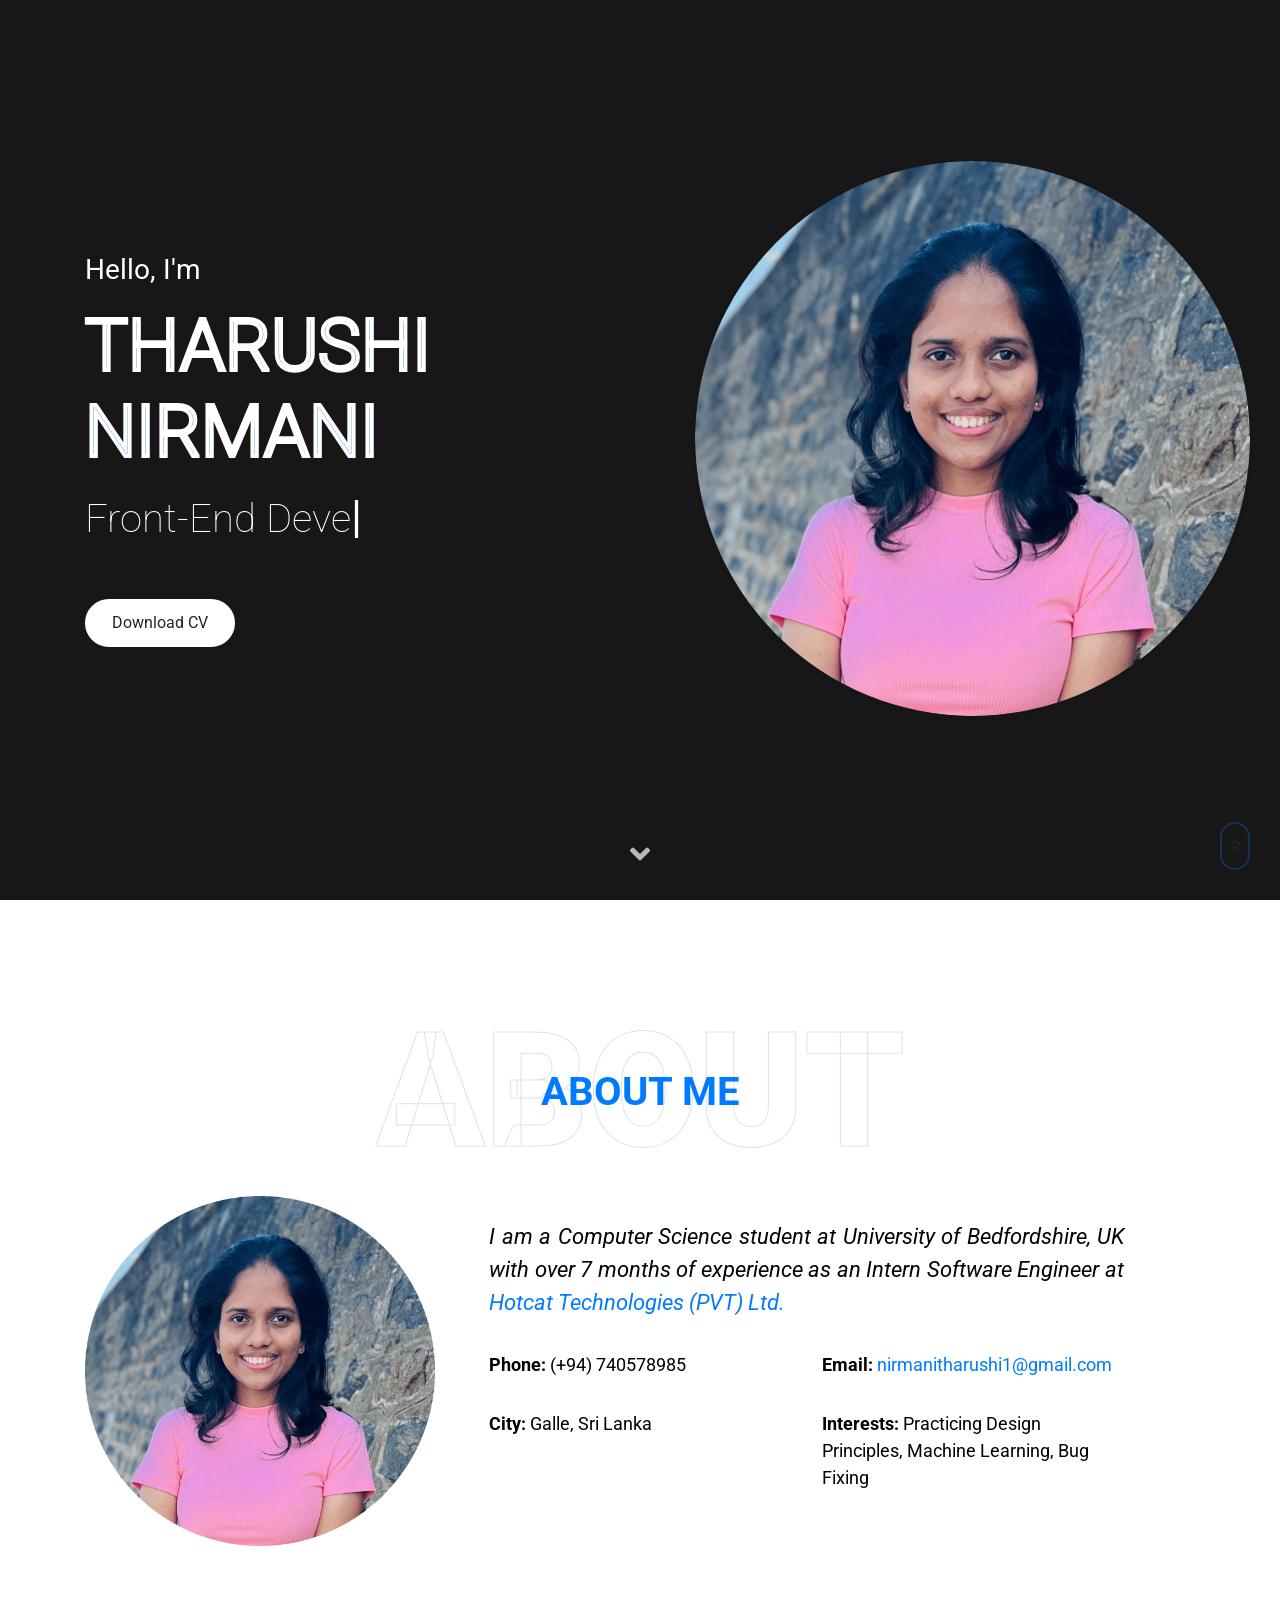
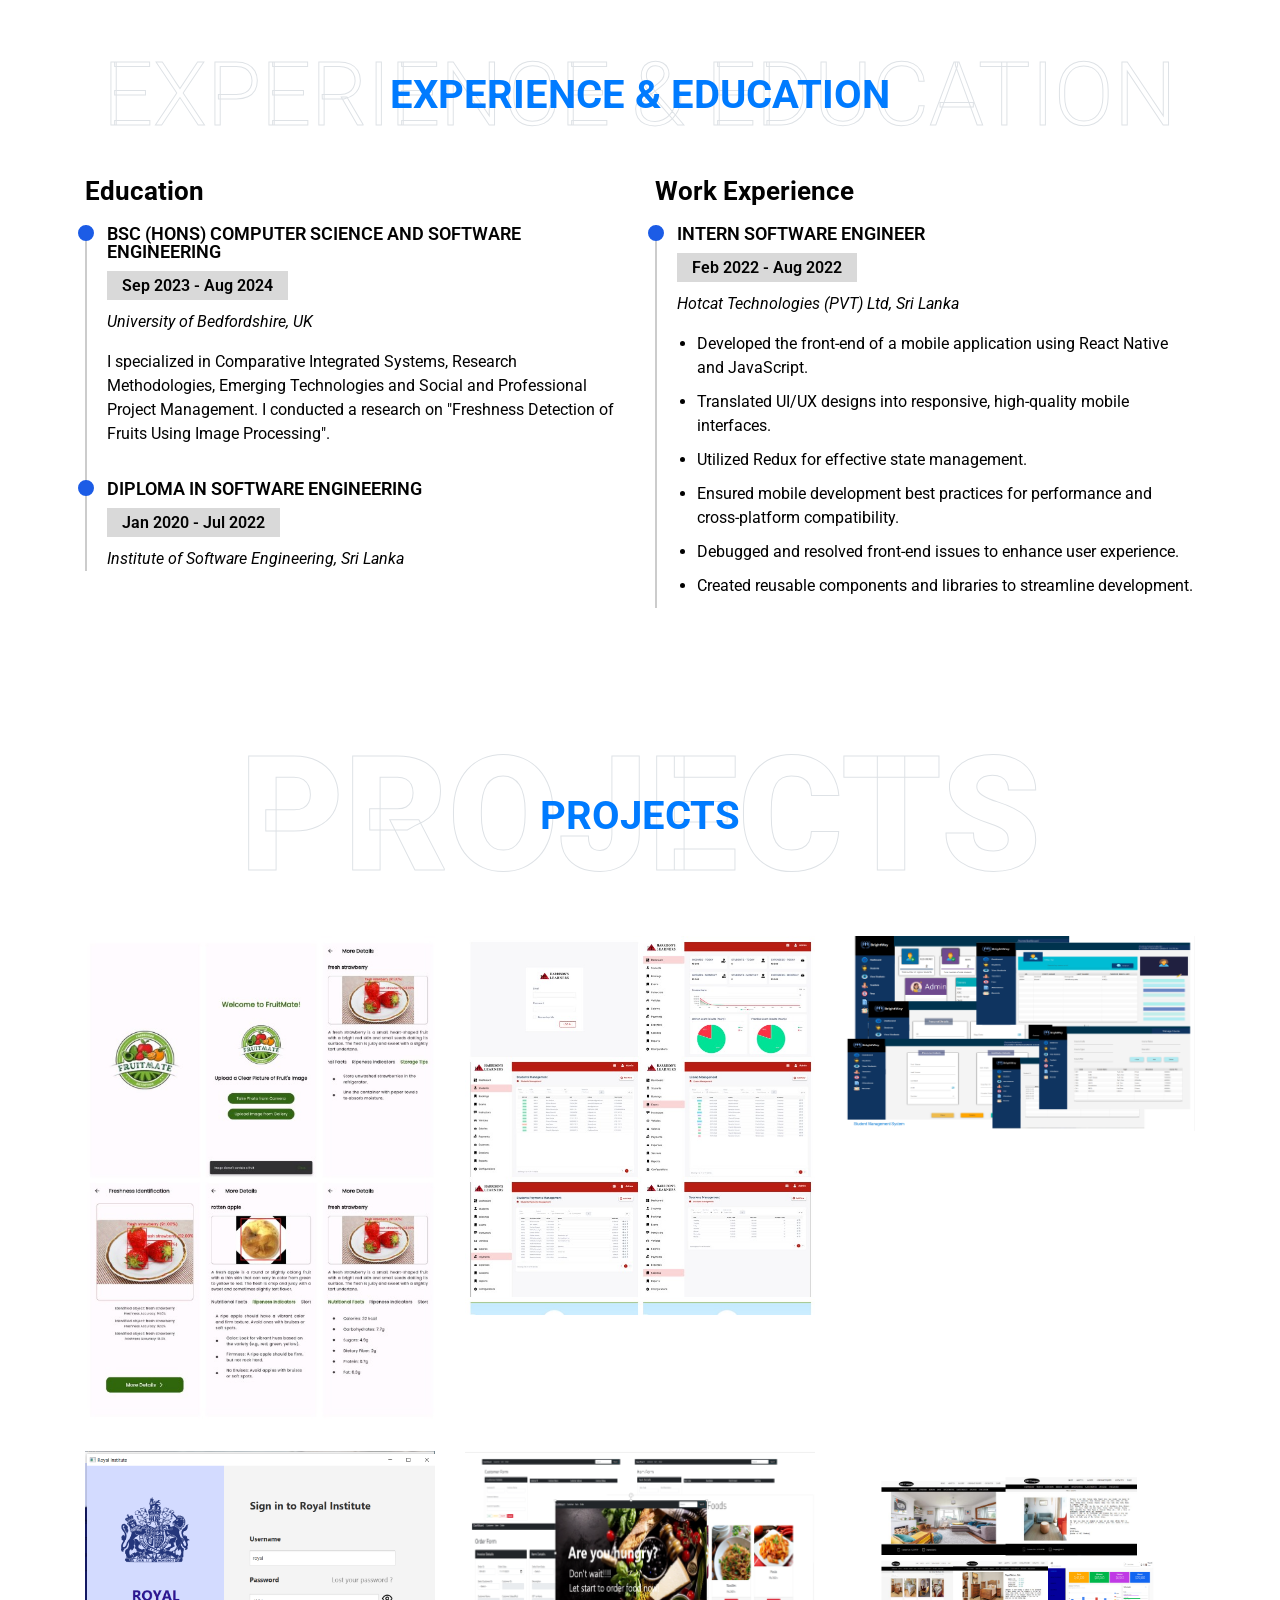
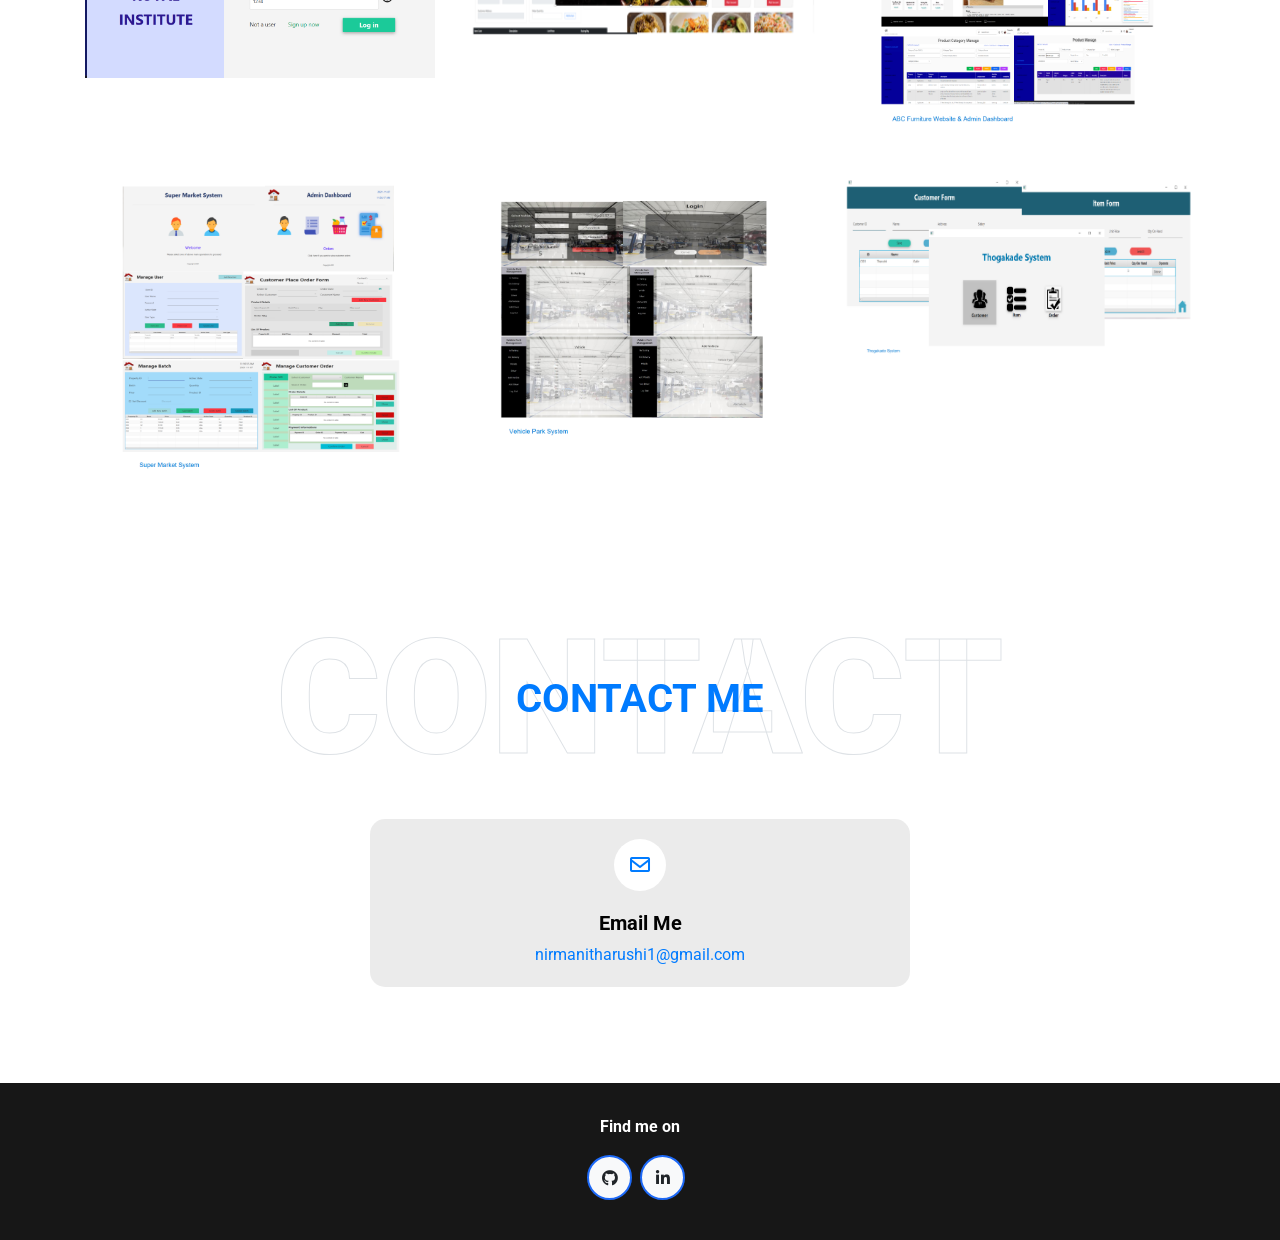
==== index.html @ 592c4140 "Update view and link icons" ====
<!DOCTYPE html>
<html lang="en">

<head>
    <meta charset="utf-8">
    <title>Tharushi Nirmani</title>
    <meta content="width=device-width, initial-scale=1.0" name="viewport">

    <link rel="shortcut icon" href="img/me.png">

    <link rel="preconnect" href="https://fonts.gstatic.com">
    <link href="https://fonts.googleapis.com/css2?family=Roboto:wght@300;400;500;700;900&display=swap" rel="stylesheet"> 

    <link href="https://cdnjs.cloudflare.com/ajax/libs/font-awesome/5.10.0/css/all.min.css" rel="stylesheet">

    <link rel="stylesheet" href="https://cdn.jsdelivr.net/npm/bootstrap@4.6.0/dist/css/bootstrap.min.css" integrity="sha384-B0vP5xmATw1+K9KRQjQERJvTumQW0nPEzvF6L/Z6nronJ3oUOFUFpCjEUQouq2+l" crossorigin="anonymous">

    <link href="lib/owlcarousel/assets/owl.carousel.min.css" rel="stylesheet">
    <link href="lib/lightbox/css/lightbox.min.css" rel="stylesheet">

    <link href='https://unpkg.com/boxicons@2.1.4/css/boxicons.min.css' rel='stylesheet'>

    <link href="css/style.css" rel="stylesheet">
</head>

<body data-spy="scroll" data-target=".navbar" data-offset="51">
    <nav class="navbar fixed-top shadow-sm navbar-expand-lg bg-light navbar-light py-3 py-lg-0 px-lg-5">
        <a href="index.html" class="navbar-brand ml-lg-3">
            <h1 class="m-0 display-5"><span class="text-primary">Tharushi </span>Nirmani</h1>
        </a>
        <button type="button" class="navbar-toggler" data-toggle="collapse" data-target="#navbarCollapse">
            <span class="navbar-toggler-icon"></span>
        </button>
        <div class="collapse navbar-collapse px-lg-3" id="navbarCollapse">
            <div class="navbar-nav m-auto py-0">
                <a href="#home" class="nav-item nav-link active">Home</a>
                <a href="#about" class="nav-item nav-link">About</a>
                <a href="#experience" class="nav-item nav-link">Experience & Education</a>
                <a href="#projects" class="nav-item nav-link">Projects</a>
                <a href="#contact" class="nav-item nav-link">Contact</a>
            </div>
        </div>
    </nav>

    <div class="container-fluid  d-flex align-items-center mb-5 py-5" id="home" style="min-height: 100vh; background-color:#171717;">
        <div class="container">
            <div class="row align-items-center">
                <div class="col-lg-7 text-center text-lg-left">
                    <h3 class="text-white font-weight-normal mb-3">Hello, I'm</h3>
                    <h1 class="display-3 text-uppercase text-primary mb-2" style="-webkit-text-stroke: 4px #ffffff; ">Tharushi Nirmani</h1>
                    <h1 class="typed-text-output d-inline font-weight-lighter text-white"></h1>
                    <div class="typed-text d-none">Front-End Developer, Web Developer</div>
                    <div class="d-flex align-items-center justify-content-center justify-content-lg-start pt-5">
                        <a href="" class="btn btn-white mr-4">Download CV</a>

                    </div>
                </div>
                <div class="col-lg-6 px-8 pl-lg-0 pb-5 pb-lg-4 about-img">
                    <img class="img-fluid w-100 rounded-circle shadow-sm" src="img/me.png" alt="">
                </div>
            </div>
        </div>
    </div>

    <div class="container-fluid py-5" id="about">
        <div class="container">
            <div class="position-relative d-flex align-items-center justify-content-center">
                <h1 class="display-1 text-uppercase text-white" style="-webkit-text-stroke: 1px #dee2e6;">About</h1>
                <h1 class="position-absolute text-uppercase text-primary">About Me</h1>
            </div>
            <div class="row align-items-center">
                <div class="col-lg-4">
                    <img class="img-fluid rounded w-100" src="img/me.png" alt="">
                </div>
                <div class="col-lg-7 ml-lg-4">
                    <p style="font-size: 22px; font-style: italic; text-align: justify;">
                        I am a Computer Science student at University of Bedfordshire, UK with over 7 months of experience as an Intern Software Engineer at 
                        <a href="https://www.linkedin.com/company/hotcat-technologies/?originalSubdomain=lk" target="_blank" style="text-decoration: none; color: #007bff;">Hotcat Technologies (PVT) Ltd.</a>
                    </p>
                    <div class="row mb-3">
                        <div class="col-sm-6 py-3">
                            <p style="font-size: 18px; font-weight: bold;">Phone: <span style="font-weight: normal;">(+94) 740578985</span></p>
                        </div>
                        <div class="col-sm-6 py-3">
                            <p style="font-size: 18px; font-weight: bold;">Email: <span style="font-weight: normal;">
                                <a href="mailto:nirmanitharushi1@gmail.com" style="text-decoration: none; color: #007bff;">nirmanitharushi1@gmail.com</a>
                            </span></p>
                        </div>
                        <div class="col-sm-6">
                            <p style="font-size: 18px; font-weight: bold;">City: <span style="font-weight: normal;">Galle, Sri Lanka</span></p>
                        </div>
                        <div class="col-sm-6">
                            <p style="font-size: 18px; font-weight: bold;">Interests: <span style="font-weight: normal;">Practicing Design Principles, Machine Learning, Bug Fixing</span></p>
                        </div>
                    </div>
                </div>
            </div>
        </div>
    </div>
    
    <div class="container-fluid py-5" id="experience">
        <div class="container">
            <div class="position-relative d-flex align-items-center justify-content-center">
                <h1 class="display-2 text-uppercase text-white" style="-webkit-text-stroke: 1px #dee2e6;">Experience & Education</h1>
                <h1 class="position-absolute text-uppercase text-primary">Experience & Education</h1>
            </div>
            <div class="resume row">
                <div class="col-lg-6">
                  <h3 class="resume-title">Education</h3>
                  <div class="resume-item">
                    <h4>BSc (Hons) Computer Science and Software Engineering</h4>
                    <h5>Sep 2023 - Aug 2024</h5>
                    <p><em>University of Bedfordshire, UK</em></p>
                    <p>I specialized in Comparative Integrated Systems, Research Methodologies, Emerging Technologies and Social and Professional Project Management. I conducted a research on "Freshness Detection of Fruits Using Image Processing".</p>
                  </div> <div class="resume-item">
                    <h4>Diploma in Software Engineering</h4>
                    <h5>Jan 2020 - Jul 2022</h5>
                    <p><em>Institute of Software Engineering, Sri Lanka</em></p>
                  </div>
                </div>
                <div class="col-lg-6">
                  <h3 class="resume-title">Work Experience</h3>
                  <div class="resume-item">
                    <h4>Intern Software Engineer</h4>
                    <h5>Feb 2022 - Aug 2022</h5>
                    <p><em>Hotcat Technologies (PVT) Ltd, Sri Lanka </em></p>
                    <p>
                    <ul>
                      <li>Developed the front-end of a mobile application using React Native and JavaScript.</li>
                      <li>Translated UI/UX designs into responsive, high-quality mobile interfaces.</li>
                      <li>Utilized Redux for effective state management.</li>
                      <li>Ensured mobile development best practices for performance and cross-platform compatibility.</li>
                      <li>Debugged and resolved front-end issues to enhance user experience.</li>
                      <li>Created reusable components and libraries to streamline development.</li>
                    </ul>
                    </p>
                  </div>
                </div>
              </div>
        </div>
    </div>

    <div class="container-fluid py-5" id="projects">
        <div class="container projects">
            <div class="position-relative d-flex align-items-center justify-content-center">
                <h1 class="display-1 text-uppercase text-white" style="-webkit-text-stroke: 1px #dee2e6;">Projects</h1>
                <h1 class="position-absolute text-uppercase text-primary">Projects</h1>
            </div>
    
            <div class="row projects-container mt-3">
                <div class="col-lg-4 col-md-6 projects-item">
                    <div class="projects-img"><img src="img/fruitmate.jpg" class="img-fluid" alt=""></div>
                    <div class="projects-info">
                        <h4>FruitMate</h4>
                        <p style="font-style: italic;">Technologies: Flutter, Flask, Python, Image Processing(YoloV8), Firebase</p>
                        <p><a href="img/fruitmate.jpg" data-gallery="portfolioGallery" class="projects-lightbox preview-link" title="Fruitmate"><i class="bx bx-plus"></i></a>View</p>
                        <p><a href="https://github.com/tharushiwelarathna/FruitMate" target="_blank">🔗 Link</a></p>
                    </div>
                </div>
                
                <div class="col-lg-4 col-md-6 projects-item">
                    <div class="projects-img"><img src="img/sppm.jpg" class="img-fluid" alt=""></div>
                    <div class="projects-info">
                        <h4>Driving School Management System for Harrison’s Learners</h4>
                        <p style="font-style: italic;">Technologies: Laravel, PHP, Vue.js, MySQL</p>
                        <p><a href="img/sppm.jpg" data-gallery="portfolioGallery" class="projects-lightbox preview-link" title="Driving School Management System for Harrison’s LearnersDriving School Management System for Harrison’s Learners"><i class="bx bx-plus"></i></a>View</p>
                    </div>
                </div>
                
                <div class="col-lg-4 col-md-6 projects-item">
                    <div class="projects-img"><img src="img/Screenshot%20(410).png" class="img-fluid" alt=""></div>
                    <div class="projects-info">
                        <h4>Student Management System</h4>
                        <p style="font-style: italic;">Technologies: Java, My SQL, Jasper Report</p>
                        <p><a href="img/Screenshot%20(410).png" data-gallery="portfolioGallery" class="projects-lightbox preview-link" title="Student Management System"><i class="bx bx-plus"></i></a>View</p>
                        <p><a href="https://github.com/tharushiwelarathna/Student_Management_System.git" target="_blank">🔗 Link</a></p>
                    </div>
                </div>
    
                <div class="col-lg-4 col-md-6 projects-item">
                    <div class="projects-img"><img src="img/royal.png" class="img-fluid" alt=""></div>
                    <div class="projects-info">
                        <h4>Royal Institute Student Registration System</h4>
                        <p style="font-style: italic;">Technologies: Hibernate, MySQL</p>
                        <p><a href="img/royal.png" data-gallery="portfolioGallery" class="projects-lightbox preview-link" title="Royal Institute-Student Registration System"><i class="bx bx-plus"></i></a>View</p>
                        <p><a href="https://github.com/tharushiwelarathna/Royal-Institute_Hibernate.git" target="_blank">🔗 Link</a></p>
                    </div>
                </div>
    
                <div class="col-lg-4 col-md-6 projects-item">
                    <div class="projects-img"><img src="img/Screenshot%20(424).png" class="img-fluid" alt=""></div>
                    <div class="projects-info">
                        <h4>POS System</h4>
                        <p style="font-style: italic;">Technologies: HTML, CSS, JavaScript</p>
                        <p><a href="img/Screenshot%20(424).png" data-gallery="portfolioGallery" class="projects-lightbox preview-link" title="POS System"><i class="bx bx-plus"></i></a>View</p>
                    </div>
                </div>
    
                <div class="col-lg-4 col-md-6 projects-item">
                    <div class="projects-img"><img src="img/Screenshot%20(400).png" class="img-fluid" alt=""></div>
                    <div class="projects-info">
                        <h4>Furniture System</h4>
                        <p style="font-style: italic;">Technologies: SpringWebMVC, HTML, CSS, JavaScript, MySQL, Hibernate, AJAX</p>
                        <p><a href="img/Screenshot%20(400).png" data-gallery="portfolioGallery" class="projects-lightbox preview-link" title="Furniture System"><i class="bx bx-plus"></i></a>View</p>
                        <p><a href="https://github.com/tharushiwelarathna/Web-ABC_Furniture_Company.git" target="_blank">🔗 Link</a></p>
                    </div>
                </div>
    
                <div class="col-lg-4 col-md-6 projects-item">
                    <div class="projects-img"><img src="img/Screenshot%20(401).png" class="img-fluid" alt=""></div>
                    <div class="projects-info">
                        <h4>Super Market System</h4>
                        <p style="font-style: italic;">Technologies: Java, JavaFX, MySQL</p>
                        <p><a href="img/Screenshot%20(401).png" data-gallery="portfolioGallery" class="projects-lightbox preview-link" title="Super Market System"><i class="bx bx-plus"></i></a>View</p>
                        <p><a href="https://github.com/tharushiwelarathna/Super-Market-System.git" target="_blank">🔗 Link</a></p>
                    </div>
                </div>
    
                <div class="col-lg-4 col-md-6 projects-item">
                    <div class="projects-img"><img src="img/Screenshot%20(399).png" class="img-fluid" alt=""></div>
                    <div class="projects-info">
                        <h4>Vehicle Parking System</h4>
                        <p style="font-style: italic;">Technologies: Java, JavaFX (this is an in-memory application)</p>
                        <p><a href="img/Screenshot%20(399).png" data-gallery="portfolioGallery" class="projects-lightbox preview-link" title="Vehicle Parking System"><i class="bx bx-plus"></i></a>View</p>
                        <p><a href="https://github.com/tharushiwelarathna/Vehicle-Parking-System.git" target="_blank">🔗 Link</a></p>
                    </div>
                </div>
    
                <div class="col-lg-4 col-md-6 projects-item">
                    <div class="projects-img"><img src="img/Screenshot%20(417).png" class="img-fluid" alt=""></div>
                    <div class="projects-info">
                        <h4>Thogakade System</h4>
                        <p style="font-style: italic;">Technologies: Java, JavaFX, MySQL, Hibernate</p>
                        <p><a href="img/Screenshot%20(417).png" data-gallery="portfolioGallery" class="projects-lightbox preview-link" title="Thogakade System"><i class="bx bx-plus"></i></a>View</p>
                        <p><a href="https://github.com/tharushiwelarathna/Thogakade-Using-Hibernate.git" target="_blank">🔗 Link</a></p>
                    </div>
                </div>
            </div>
        </div>
    </div>
    

    <div class="container-fluid py-5 mb-5" id="contact">
        <div class="container">
            <div class="position-relative d-flex align-items-center justify-content-center">
                <h1 class="display-1 text-uppercase text-white" style="-webkit-text-stroke: 1px #dee2e6;">Contact</h1>
                <h1 class="position-absolute text-uppercase text-primary">Contact Me</h1>
            </div>
            <div class="row justify-content-center mt-3">
                <div class="col-md-6 mt-4 mt-md-0 d-flex align-items-stretch contact">
                    <div class="info-box">
                        <i class="bx bx-envelope" style="color: #007bff;"></i>
                        <h3>Email Me</h3>
                        <p style="font-size: 16px; font-weight: bold;"><span style="font-weight: normal;">
                            <a href="mailto:nirmanitharushi1@gmail.com" style="text-decoration: none; color: #007bff;">nirmanitharushi1@gmail.com</a>
                        </span></p>
                    </div>
                </div>
            </div>
        </div>
    </div>
    

    <div class="container-fluid text-white" style="background: #171717">
        <div class="container text-center py-3">
            <p class="mb-3 mt-3 text-white" style="font-weight: bolder; ">Find me on</p>
            <div class="d-flex justify-content-center mb-4">
                <a class="btn btn-light btn-social mr-2" href="https://github.com/tharushiwelarathna"><i class="fab fa-github"></i></a>
                <a class="btn btn-light btn-social mr-2" href="https://www.linkedin.com/in/tharushi-nirmani-welarathna/"><i class="fab fa-linkedin-in"></i></a>
            </div>
        </div>
    </div>

    <i class="fa fa-2x fa-angle-down text-white scroll-to-bottom"></i>

    <a href="#" class="btn btn-outline-dark px-0 back-to-top"><i class="fa fa-angle-double-up"></i></a>

    <script src="https://code.jquery.com/jquery-3.4.1.min.js"></script>
    <script src="https://stackpath.bootstrapcdn.com/bootstrap/4.4.1/js/bootstrap.bundle.min.js"></script>
    <script src="lib/typed/typed.min.js"></script>
    <script src="lib/easing/easing.min.js"></script>
    <script src="lib/waypoints/waypoints.min.js"></script>
    <script src="lib/owlcarousel/owl.carousel.min.js"></script>
    <script src="lib/isotope/isotope.pkgd.min.js"></script>
    <script src="lib/lightbox/js/lightbox.min.js"></script>

    <script src="assets/vendor/bootstrap/js/bootstrap.bundle.min.js"></script>
    <script src="assets/vendor/glightbox/js/glightbox.min.js"></script>
    <script src="assets/vendor/isotope-layout/isotope.pkgd.min.js"></script>
    <script src="assets/vendor/purecounter/purecounter.js"></script>
    <script src="assets/vendor/swiper/swiper-bundle.min.js"></script>
    <script src="assets/vendor/waypoints/noframework.waypoints.js"></script>

    <script src="mail/jqBootstrapValidation.min.js"></script>
    <script src="mail/contact.js"></script>

    <script src="js/main.js"></script>
</body>

</html>
---- css/style.css ----
*,
*::before,
*::after {
  box-sizing: border-box;
}

html {
  font-family: sans-serif;
  line-height: 1.15;
  -webkit-text-size-adjust: 100%;
  -webkit-tap-highlight-color: rgba(0, 0, 0, 0);
}

body {
  margin: 0;
  font-family: "Roboto", sans-serif;
  font-size: 1rem;
  font-weight: 400;
  line-height: 1.5;
  color: #6c757d;
  text-align: left;
  background-color: #ffffff;
}

a {
  text-decoration: none;
  background-color: transparent;
}

a:hover {
  text-decoration: underline;
}

h1,
h2,
h3,
h4,
h5,
h6,
p {
  color: #020202 !important;
}

.fine {
  font-size: medium;
  font-family: cursive;
}

.text-stroke-header {
  -webkit-text-stroke: 3px #ffffff;
  color: transparent;
}

.btn {
  padding: 10px 25px;
  border-radius: 100px;
}

.btn-social {
  width: 45px;
  height: 45px;
  padding-left: 0;
  padding-right: 0;
  text-align: center;
  border-radius: 45px;
}

.form-control {
  border-radius: 25px;
}

/* ================ Navigation Menu ====================*/

.navbar-light {
  display: none;
}

.navbar-light .navbar-nav .nav-link {
  padding: 25px 10px;
  color: #343a40;
  font-weight: 500;
  outline: none;
}

.navbar-light .navbar-nav .nav-link:hover,
.navbar-light .navbar-nav .nav-link.active {
  color: #1c5ce6;
}

@media (max-width: 991.98px) {
  .navbar-light .navbar-nav .nav-link {
    padding: 10px 0;
  }
}

.resume .resume-title {
  font-size: 26px;
  font-weight: 700;
  margin-top: 20px;
  margin-bottom: 20px;
  color: #000000;
}

.resume .resume-item {
  padding: 0 0 20px 20px;
  margin-top: -2px;
  border-left: 2px solid rgba(0, 0, 0, 0.2);
  position: relative;
}

.resume .resume-item h4 {
  line-height: 18px;
  font-size: 18px;
  font-weight: 600;
  text-transform: uppercase;
  font-family: "Roboto", sans-serif;
  color: #1c5ce6;
  margin-bottom: 10px;
}

.resume .resume-item h5 {
  font-size: 16px;
  background: rgba(0, 0, 0, 0.15);
  padding: 5px 15px;
  display: inline-block;
  font-weight: 600;
  margin-bottom: 10px;
}

.resume .resume-item ul {
  padding-left: 20px;
}

.resume .resume-item ul li {
  padding-bottom: 10px;
  color: #000000;
}

.resume .resume-item:last-child {
  padding-bottom: 0;
}

.resume .resume-item::before {
  content: "";
  position: absolute;
  width: 16px;
  height: 16px;
  border-radius: 50px;
  left: -9px;
  top: 0;
  background: #1c5ce6;
  border: 2px solid #1c5ce6;
}

/*===================== Hero section ======================*/

.about-img {
  margin-left: -100px;
  right: -60px;
}

.display-1 {
  font-size: 160px;
  font-weight: 1000;
}

.position-absolute {
  font-weight: 700;
}

.typed-cursor {
  font-size: 45px;
  color: #ffffff;
}

.blue {
  background-color: #1c5ce6;
  color: #ffffff;
}
.btn {
  border: 2px solid rgb(29, 105, 247);
}
.btn-white {
  background-color: #ffffff;
  border: 2px solid #ffffff;
}
.btn-blue {
  border: 2.4px solid #ffffff;
  color: #ffffff;
}
@media (max-width: 700px) {
  .about-img {
    margin-left: 20px;
    right: 0px;
    top: 30px;
  }
}
/*===================== Progress Bar ====================*/

.progress {
  border-radius: 10px;
}

.progress .progress-bar {
  width: 0px;
  border-radius: 10px;
  transition: 2s;
}

/* =================== Queality ======================*/
.ex-me {
  margin-top: 35px;
}

/* =================== Service Section ==================*/
.service-h4 {
  padding-bottom: 30px;
}

.service-icon {
  width: 60px;
  height: 60px;
  display: flex;
  align-items: center;
  justify-content: center;
  border-radius: 60px;
}

.service-box {
  box-shadow: 0px 1px 7px rgba(0, 0, 0, 0.1);
  margin-left: 20px;
  padding: 15px;
  padding-left: 30px;
  padding-right: 30px;
}
.service-box:hover {
  box-shadow: 0px 1px 13px rgba(27, 27, 27, 0.705);
}
/*--------------------------------------------------------------
# My Portfolio
--------------------------------------------------------------*/

.projects #projects-filters {
  list-style: none;
}

.projects #projects-filters li {
  cursor: pointer;
  display: inline-block;
  margin: 0 10px;
  font-size: 15px;
  font-weight: 600;
  line-height: 1;
  padding: 7px 10px;
  text-transform: uppercase;
  color: #444444;
  transition: all 0.3s ease-in-out;
  border: 2px solid #fff;
}

.projects #projects-filters li:hover,
.projects #projects-filters li.filter-active {
  color: #f3a200;
  border-color: #ffb727;
}

.projects .projects-item {
  margin-bottom: 30px;
  position: relative;
}

.projects .projects-item .projects-img {
  overflow: hidden;
}

.projects .projects-item .projects-img img {
  transition: all 0.8s ease-in-out;
}

.projects .projects-item .projects-info {
  opacity: 0;
  position: absolute;
  left: 15px;
  bottom: 0;
  z-index: 3;
  right: 15px;
  transition: all 0.4s;
  padding: 15px;
  background: rgba(255, 255, 255, 0.85);
}

.projects .projects-item:hover .projects-info {
  opacity: 1;
}

.projects .projects-item .projects-info h4 {
  font-size: 18px;
  font-weight: 600;
  color: #2c4964;
  margin-bottom: 10px;
}

.projects .projects-item .projects-info p {
  color: #646464;
  font-size: 18px;
  margin-bottom: 15px;
}

.projects .projects-item .projects-info .projects-lightbox,
.projects .projects-item .projects-info .details-link {
  display: inline-block;
  line-height: 1;
  transition: 0.3s;
  margin-right: 10px;
  color: #2c4964;
  font-size: 24px;
}

.projects .projects-item .projects-info .projects-lightbox:hover,
.projects .projects-item .projects-info .details-link:hover {
  color: #f3a200;
}

.projects .projects-item .projects-info a {
  color: #007bff;
  text-decoration: none;
}

.projects .projects-item .projects-info a:hover {
  text-decoration: underline;
}

/* ========================== Contact Us ========================*/

.contact .info-box {
  color: #444444;
  padding: 20px;
  width: 100%;
  background: rgba(0, 0, 0, 0.08);
  border-radius: 15px; /* Added to make corners round */
  display: flex;
  flex-direction: column;
  align-items: center; /* Center the content horizontally */
  text-align: center; /* Center the text */
}

.contact .info-box i.bx {
  font-size: 24px;
  color: #18d26e;
  border-radius: 50%;
  padding: 14px;
  background: rgba(255, 255, 255, 1);
  margin-bottom: 10px; /* Added margin to separate icon from text */
}

.contact .info-box h3 {
  font-size: 20px;
  color: rgba(0, 0, 0, 0.8);
  font-weight: 700;
  margin: 10px 0 8px 0; /* Adjusted margin */
}

.contact .info-box p {
  padding: 0;
  color: #000000;
  line-height: 24px;
  font-size: 14px;
  margin: 0; /* Adjusted margin */
}

.contact .info-box .social-links {
  margin: 10px 0 0; /* Adjusted margin */
  display: flex;
  justify-content: center; /* Center the social links */
}

.contact .info-box .social-links a {
  font-size: 18px;
  display: inline-block;
  color: #000000;
  line-height: 1;
  margin: 0 6px; /* Adjusted margin for even spacing */
  transition: 0.3s;
}

.contact .info-box .social-links a:hover {
  color: #18d26e;
}

/*====================== Back to button ==================*/

.scroll-to-bottom {
  position: fixed;
  width: 20px;
  left: calc(50% - 10px);
  bottom: 30px;
  z-index: 11;
  animation: action 1s infinite alternate;
}

.back-to-top {
  position: fixed;
  display: none;
  width: 30px;
  text-align: center;
  right: 30px;
  bottom: 30px;
  z-index: 11;
  animation: action 1s infinite alternate;
}

@keyframes action {
  0% {
    transform: translateY(0);
  }
  100% {
    transform: translateY(-15px);
  }
}
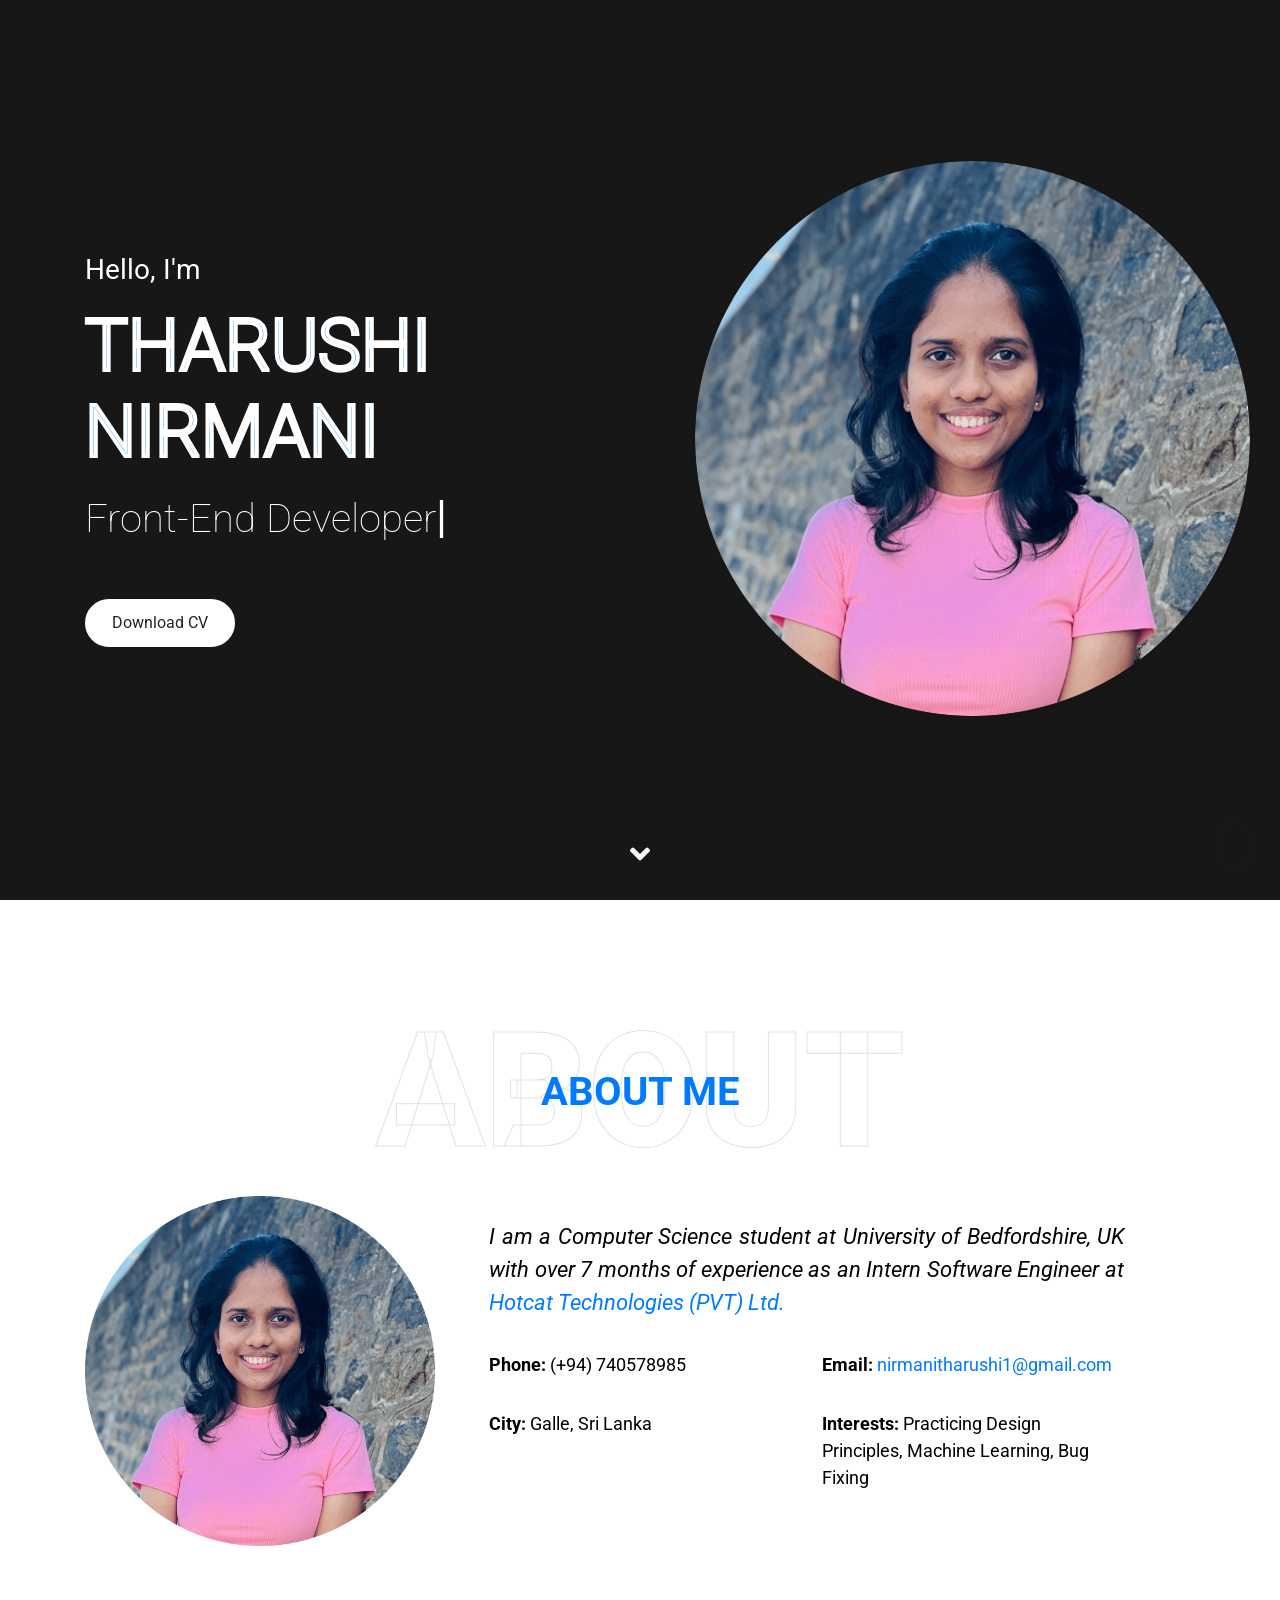
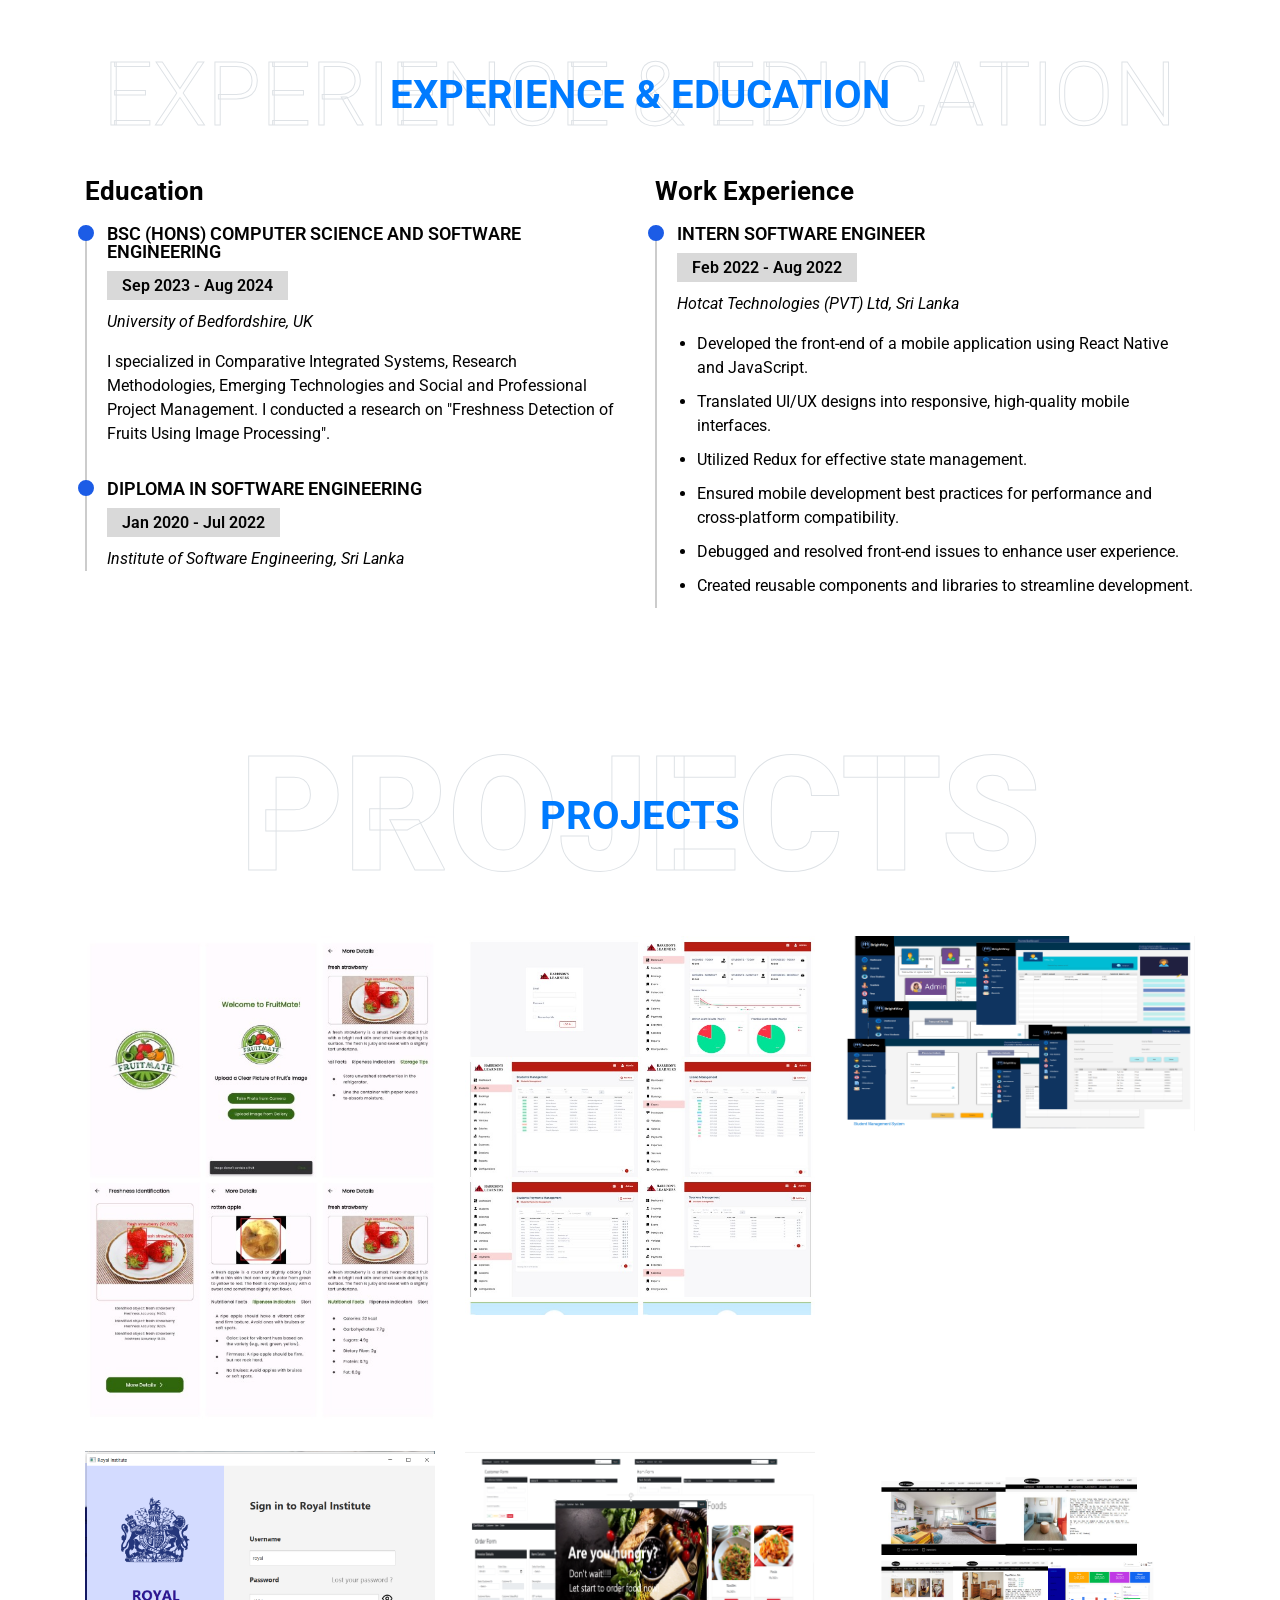
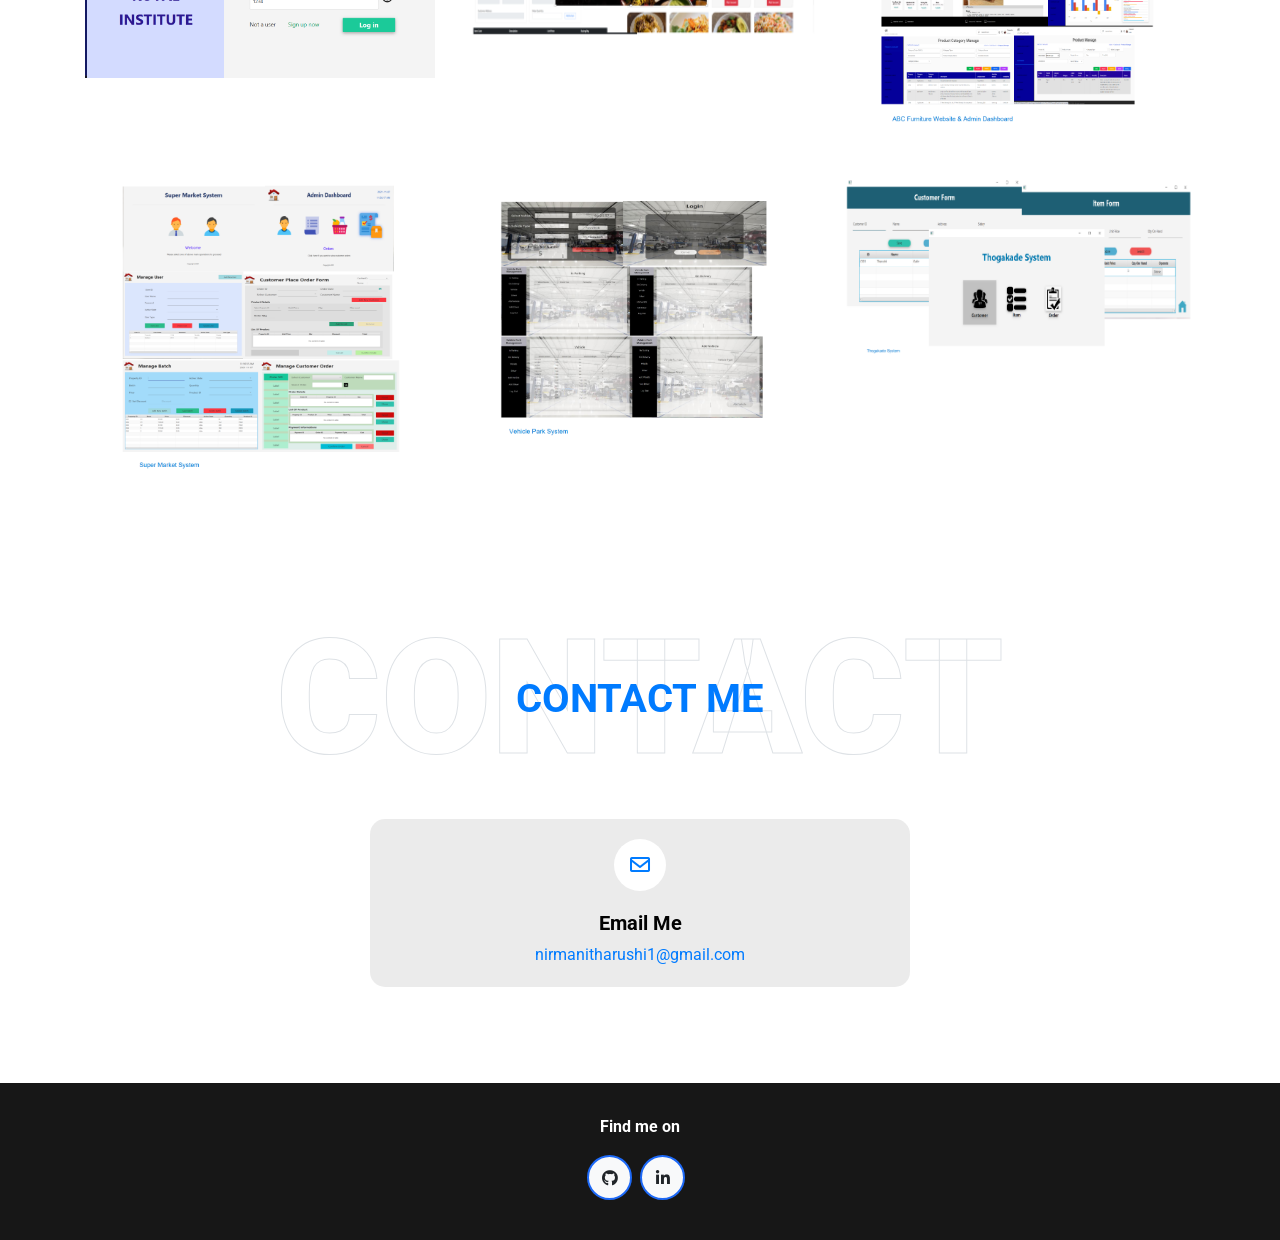
==== commit 85bdb7cc: "Update cv link" ====
--- a/index.html
+++ b/index.html
@@ -51,7 +51,7 @@
                     <h1 class="typed-text-output d-inline font-weight-lighter text-white"></h1>
                     <div class="typed-text d-none">Front-End Developer, Web Developer</div>
                     <div class="d-flex align-items-center justify-content-center justify-content-lg-start pt-5">
-                        <a href="" class="btn btn-white mr-4">Download CV</a>
+                        <a href="https://drive.google.com/file/d/1CycOIPp_vBXv11CuBxkUKYLg93A9C8BI/view?usp=sharing" class="btn btn-white mr-4">Download CV</a>
 
                     </div>
                 </div>
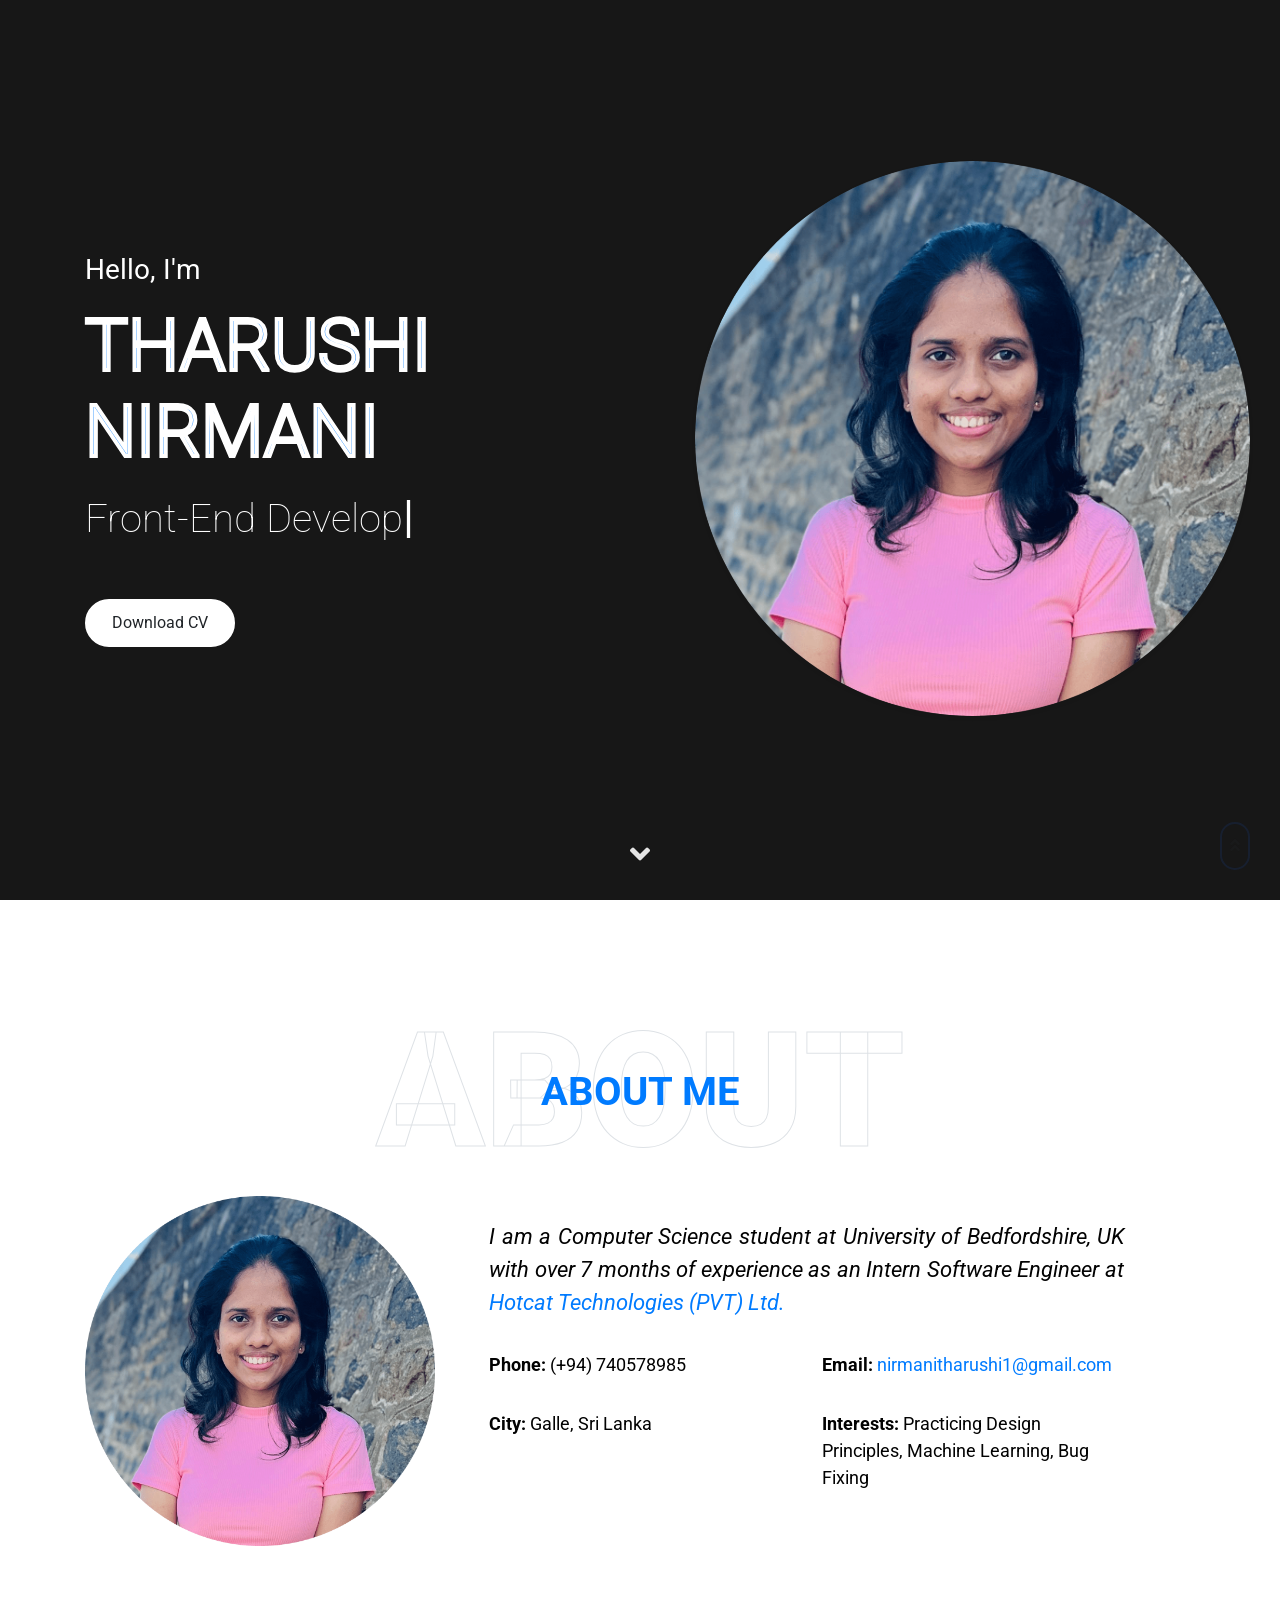
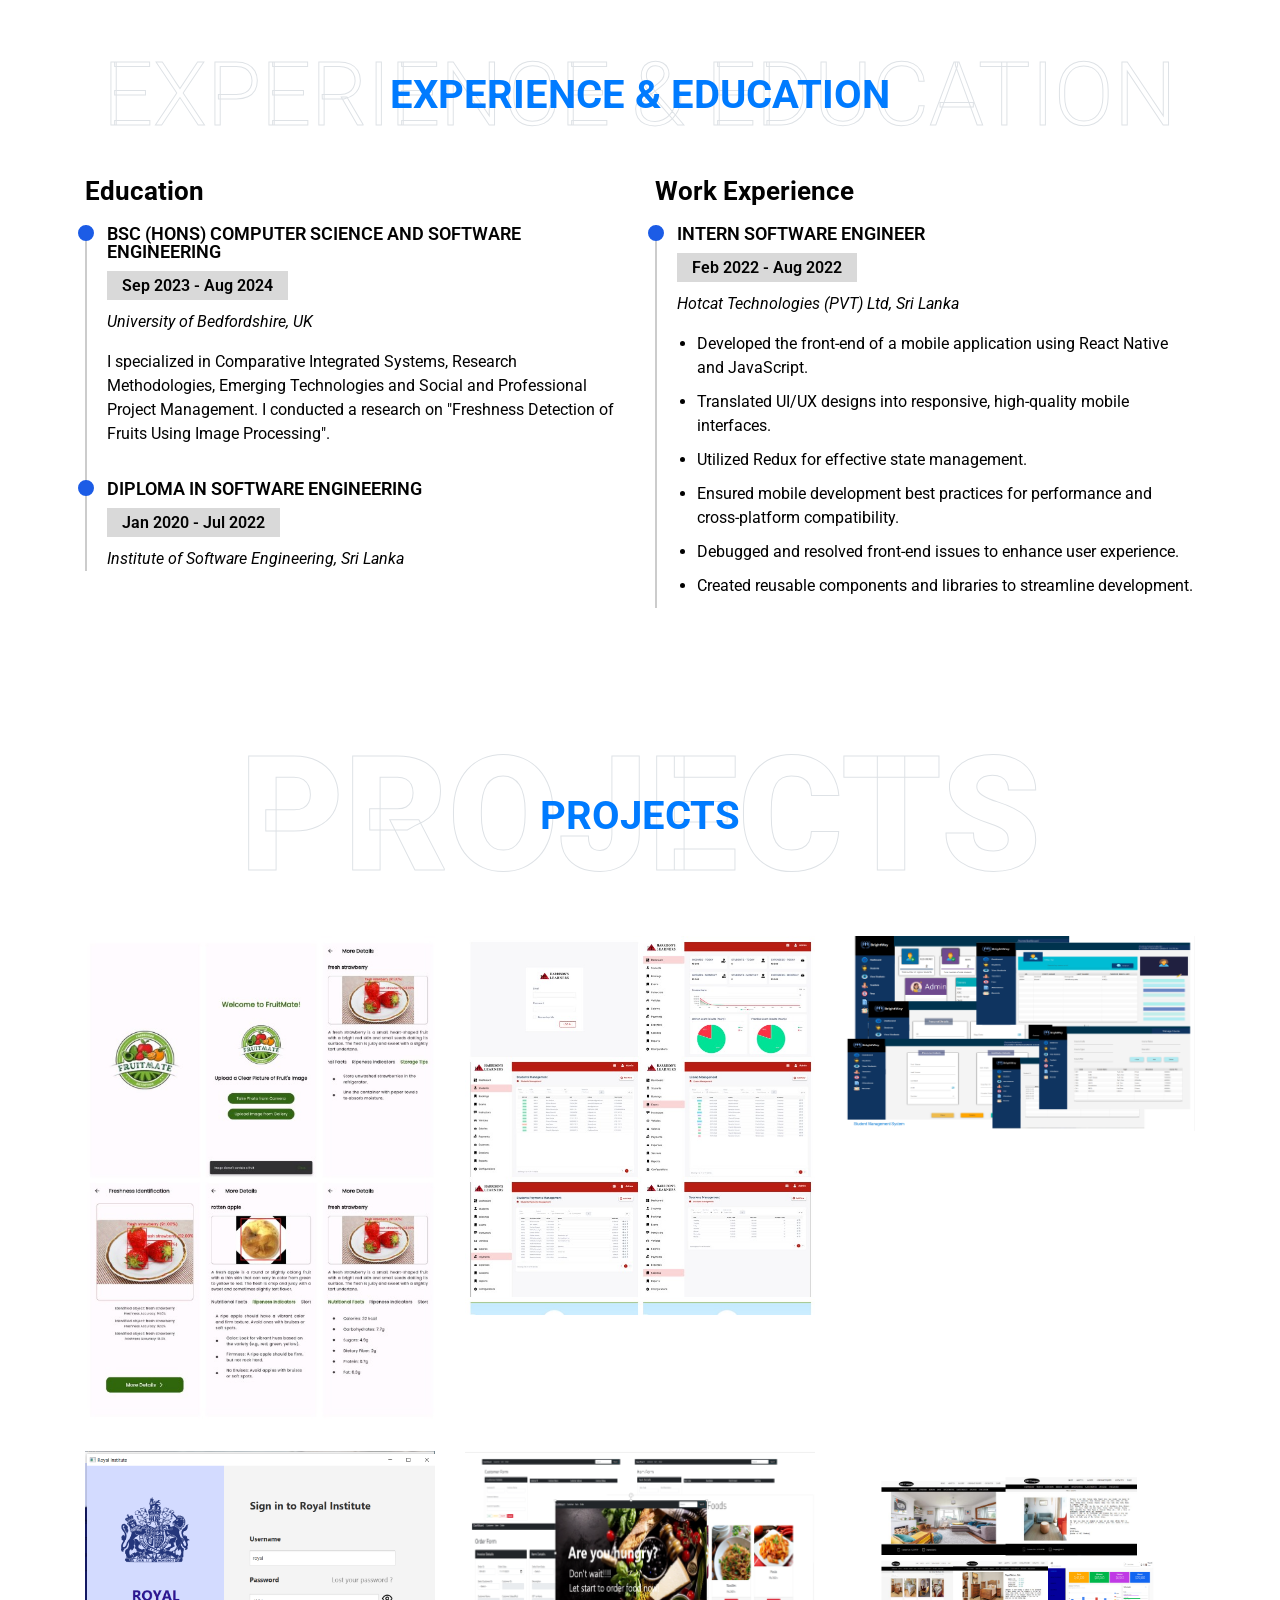
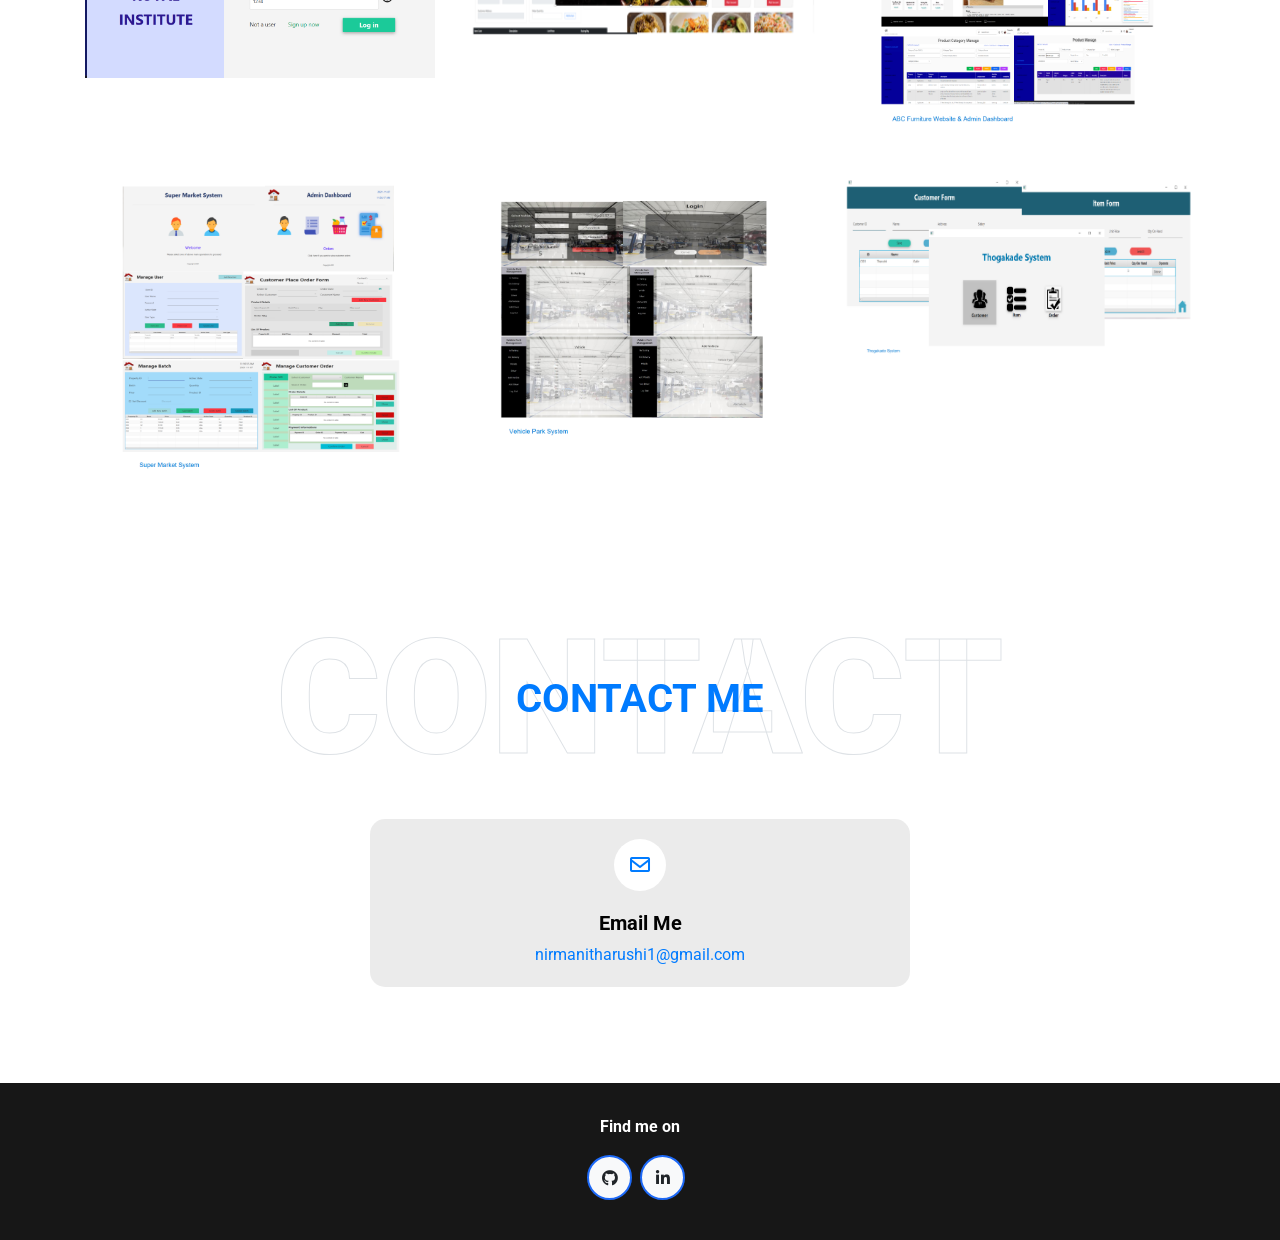
==== commit 19719f2a: "Update index.html" ====
--- a/index.html
+++ b/index.html
@@ -51,7 +51,7 @@
                     <h1 class="typed-text-output d-inline font-weight-lighter text-white"></h1>
                     <div class="typed-text d-none">Front-End Developer, Web Developer</div>
                     <div class="d-flex align-items-center justify-content-center justify-content-lg-start pt-5">
-                        <a href="https://drive.google.com/file/d/1CycOIPp_vBXv11CuBxkUKYLg93A9C8BI/view?usp=sharing" class="btn btn-white mr-4">Download CV</a>
+                        <a href="https://drive.google.com/file/d/1LR0q6OxTGEtAOAgPojxsSawtpNq0lDM1/view?usp=sharing" class="btn btn-white mr-4">Download CV</a>
 
                     </div>
                 </div>
@@ -297,4 +297,4 @@
     <script src="js/main.js"></script>
 </body>
 
-</html>+</html>
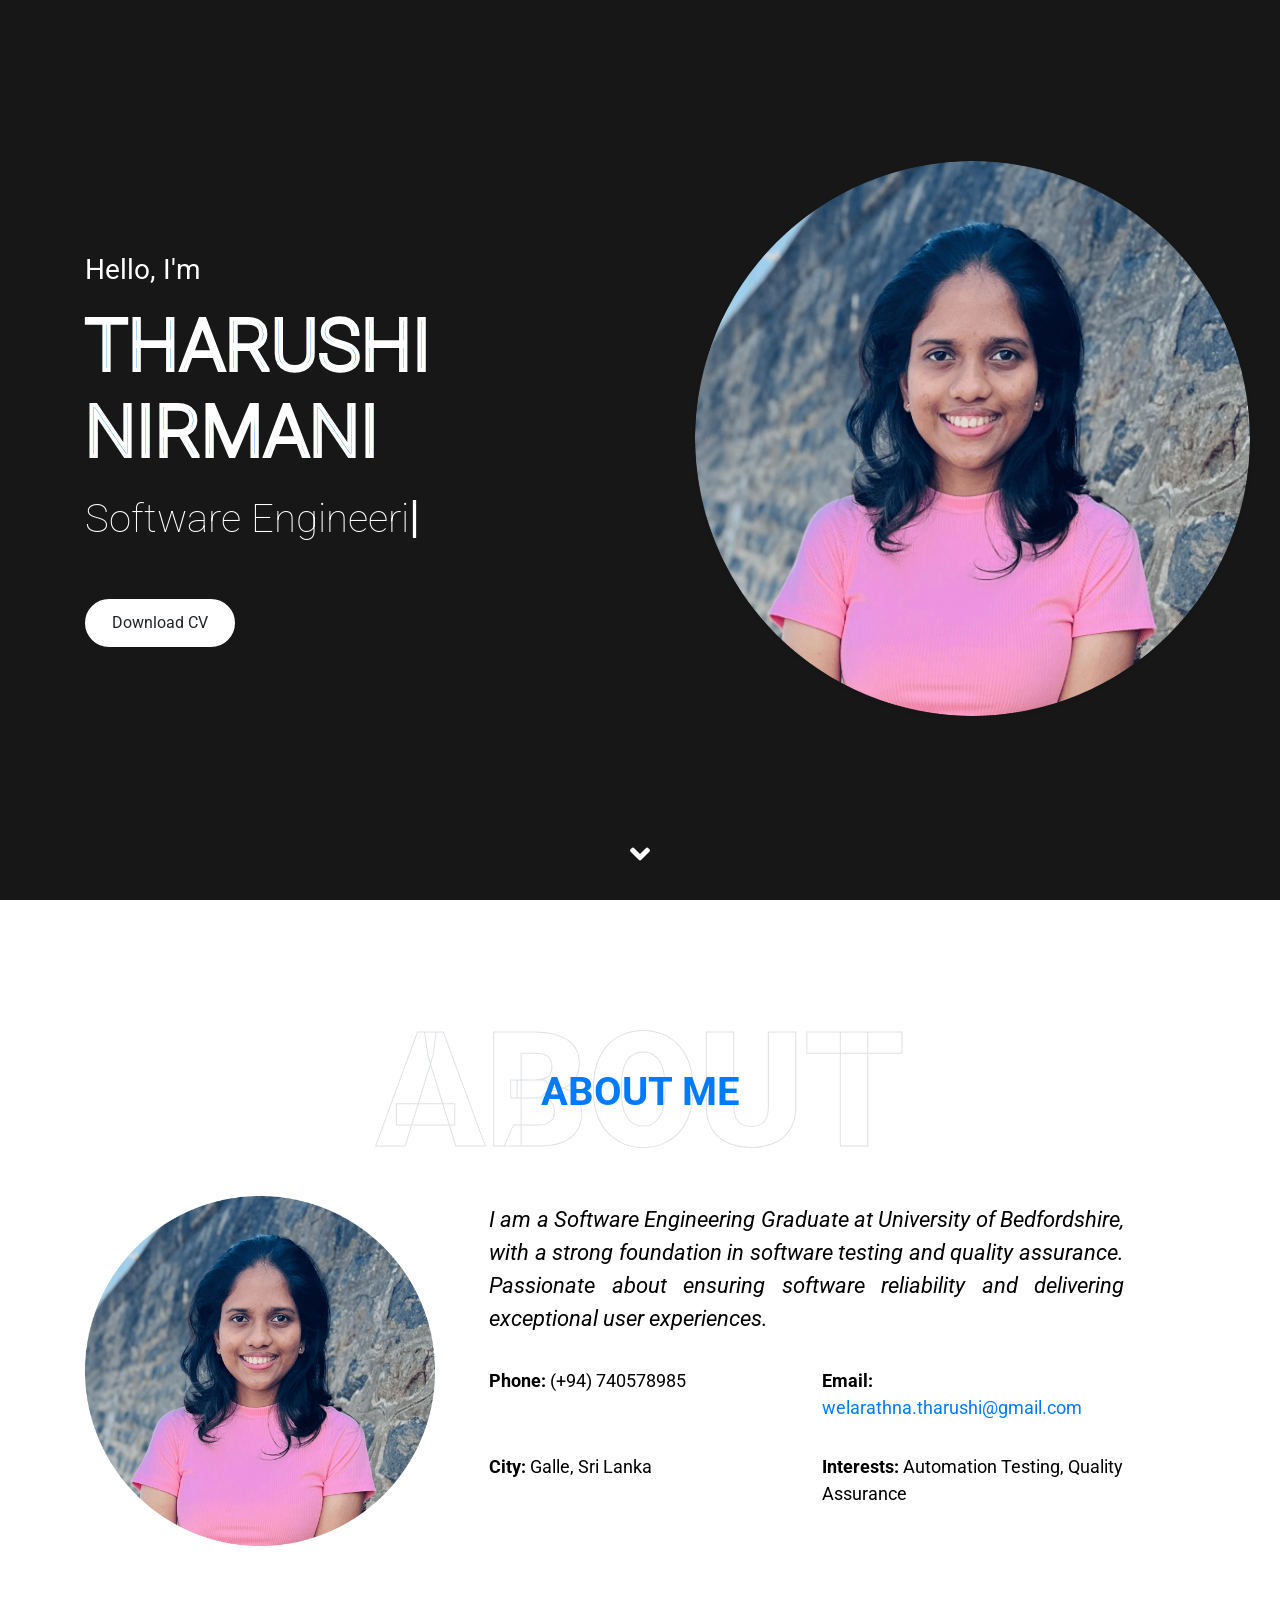
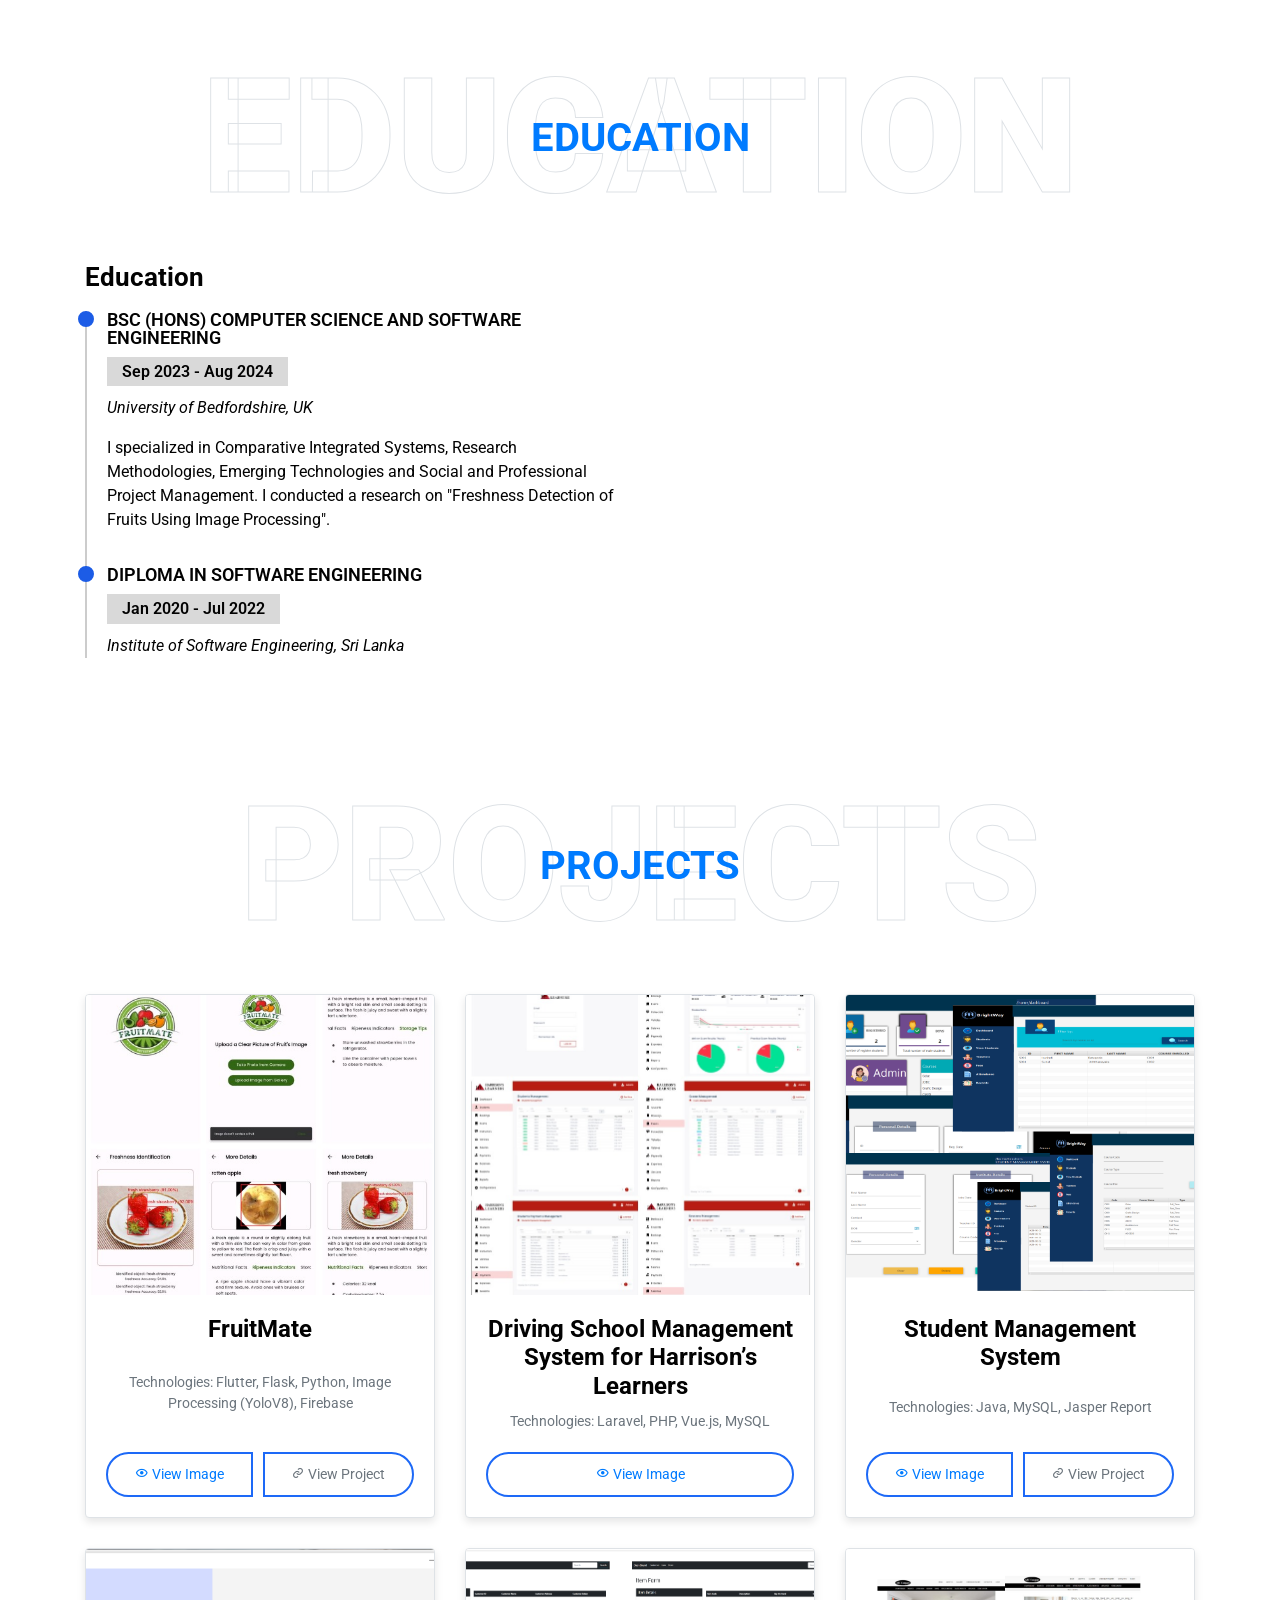
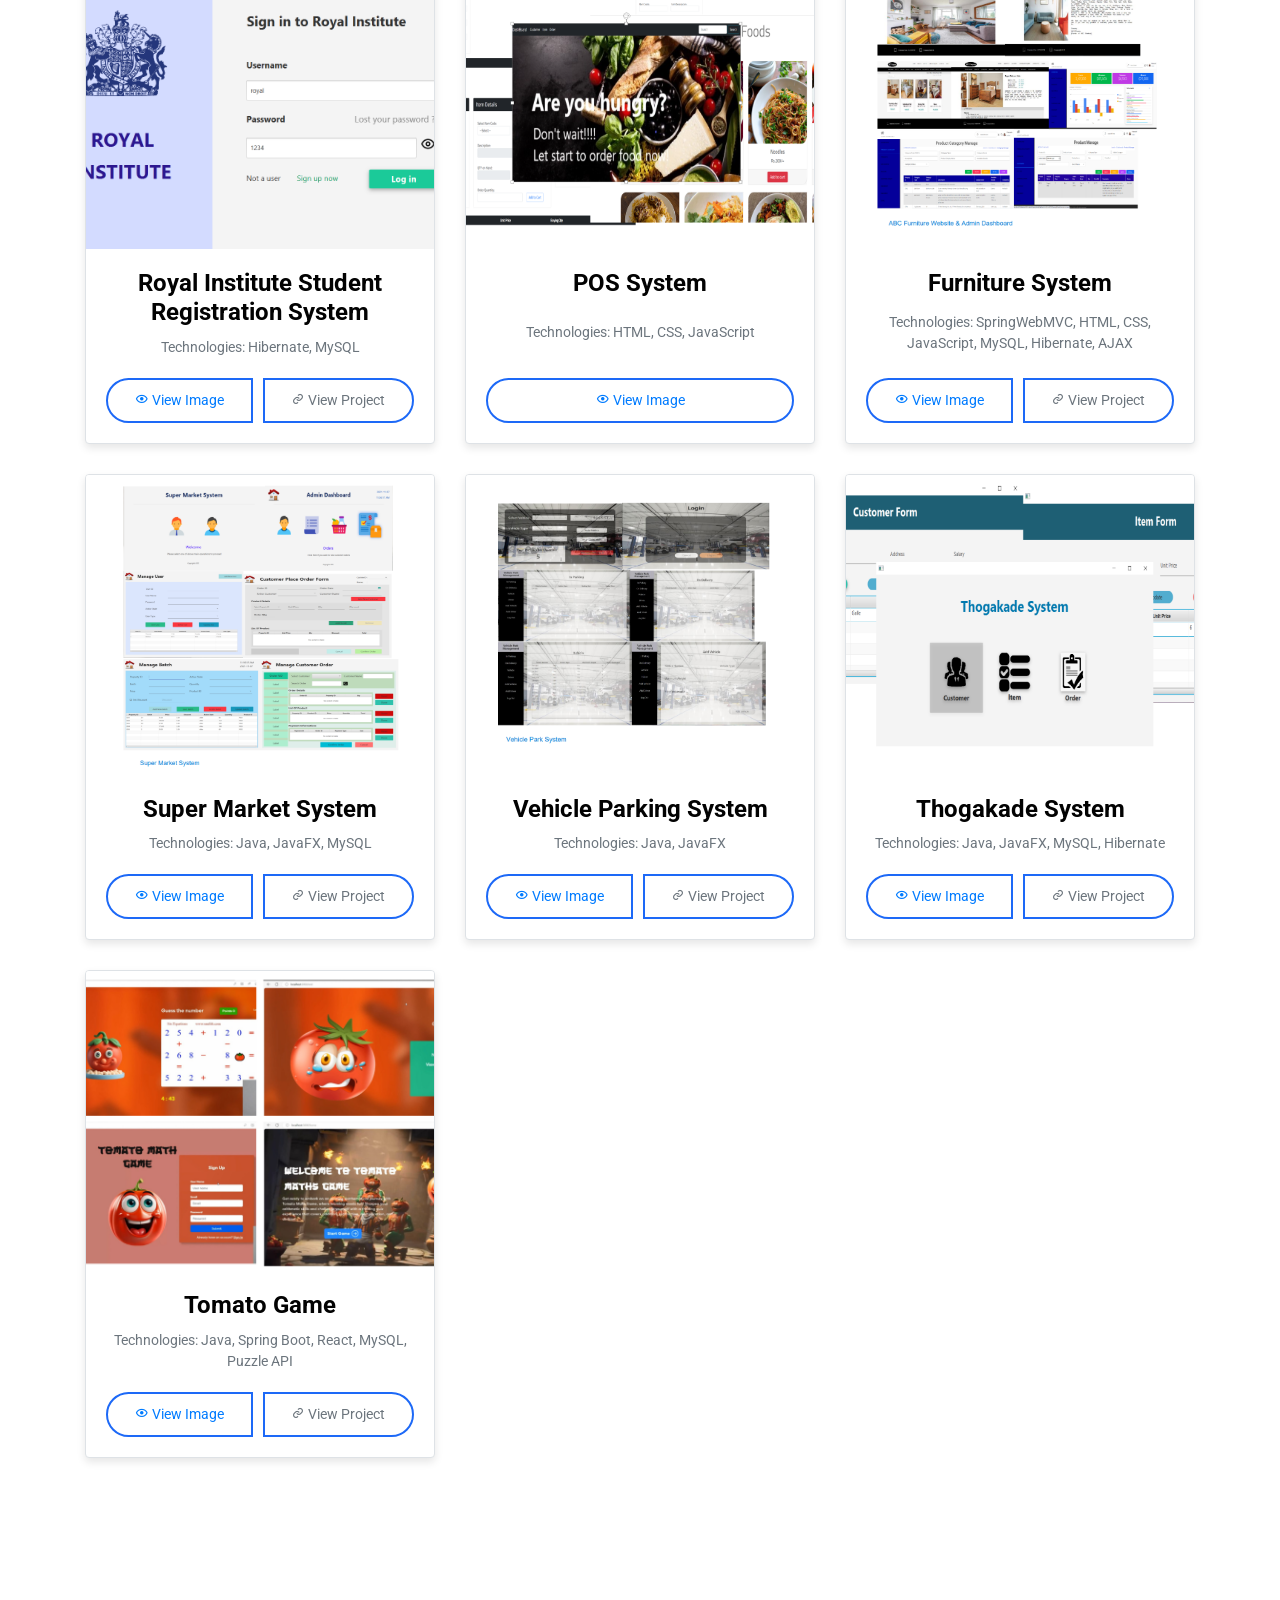
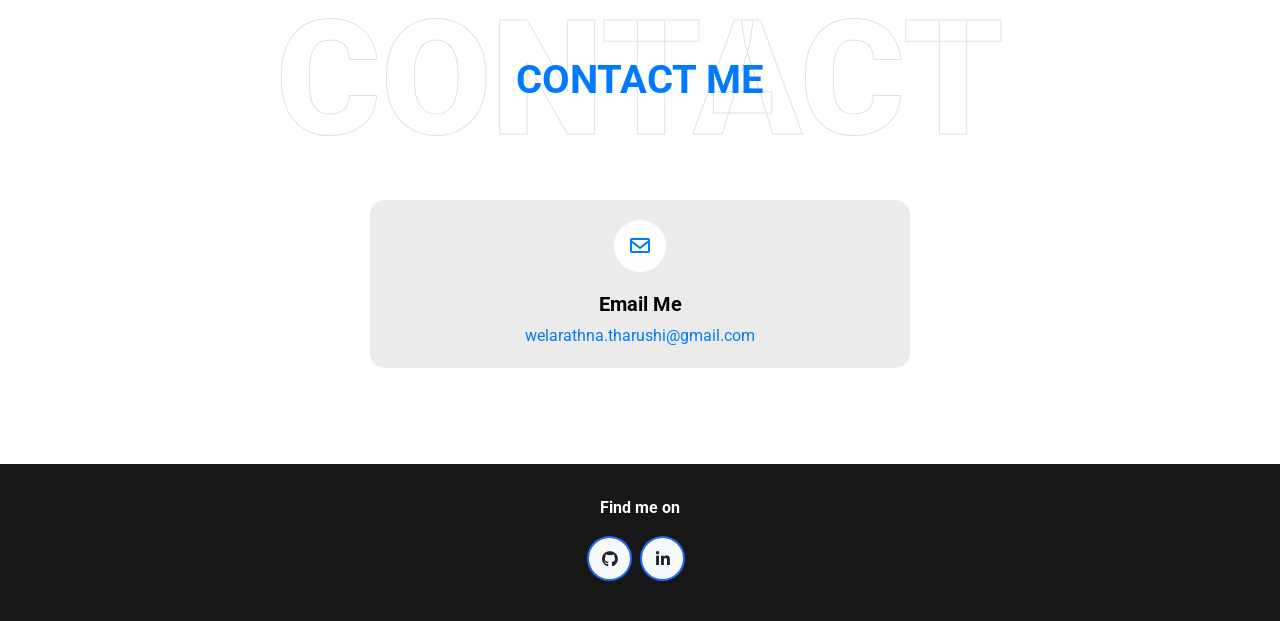
==== commit 20cbc011: "Initial commit" ====
--- a/index.html
+++ b/index.html
@@ -1,274 +1,463 @@
 <!DOCTYPE html>
 <html lang="en">
-
-<head>
-    <meta charset="utf-8">
+  <head>
+    <meta charset="utf-8" />
     <title>Tharushi Nirmani</title>
-    <meta content="width=device-width, initial-scale=1.0" name="viewport">
-
-    <link rel="shortcut icon" href="img/me.png">
-
-    <link rel="preconnect" href="https://fonts.gstatic.com">
-    <link href="https://fonts.googleapis.com/css2?family=Roboto:wght@300;400;500;700;900&display=swap" rel="stylesheet"> 
-
-    <link href="https://cdnjs.cloudflare.com/ajax/libs/font-awesome/5.10.0/css/all.min.css" rel="stylesheet">
-
-    <link rel="stylesheet" href="https://cdn.jsdelivr.net/npm/bootstrap@4.6.0/dist/css/bootstrap.min.css" integrity="sha384-B0vP5xmATw1+K9KRQjQERJvTumQW0nPEzvF6L/Z6nronJ3oUOFUFpCjEUQouq2+l" crossorigin="anonymous">
-
-    <link href="lib/owlcarousel/assets/owl.carousel.min.css" rel="stylesheet">
-    <link href="lib/lightbox/css/lightbox.min.css" rel="stylesheet">
-
-    <link href='https://unpkg.com/boxicons@2.1.4/css/boxicons.min.css' rel='stylesheet'>
-
-    <link href="css/style.css" rel="stylesheet">
-</head>
-
-<body data-spy="scroll" data-target=".navbar" data-offset="51">
+    <meta content="width=device-width, initial-scale=1.0" name="viewport" />
+
+    <link rel="shortcut icon" href="img/me.png" />
+
+    <link rel="preconnect" href="https://fonts.gstatic.com" />
+    <link
+      href="https://fonts.googleapis.com/css2?family=Roboto:wght@300;400;500;700;900&display=swap"
+      rel="stylesheet"
+    />
+
+    <link href="https://cdnjs.cloudflare.com/ajax/libs/font-awesome/5.10.0/css/all.min.css" rel="stylesheet" />
+
+    <link
+      rel="stylesheet"
+      href="https://cdn.jsdelivr.net/npm/bootstrap@4.6.0/dist/css/bootstrap.min.css"
+      integrity="sha384-B0vP5xmATw1+K9KRQjQERJvTumQW0nPEzvF6L/Z6nronJ3oUOFUFpCjEUQouq2+l"
+      crossorigin="anonymous"
+    />
+
+    <link href="lib/owlcarousel/assets/owl.carousel.min.css" rel="stylesheet" />
+    <link href="lib/lightbox/css/lightbox.min.css" rel="stylesheet" />
+
+    <link href="https://unpkg.com/boxicons@2.1.4/css/boxicons.min.css" rel="stylesheet" />
+
+    <link href="css/style.css" rel="stylesheet" />
+  </head>
+
+  <body data-spy="scroll" data-target=".navbar" data-offset="51">
     <nav class="navbar fixed-top shadow-sm navbar-expand-lg bg-light navbar-light py-3 py-lg-0 px-lg-5">
-        <a href="index.html" class="navbar-brand ml-lg-3">
-            <h1 class="m-0 display-5"><span class="text-primary">Tharushi </span>Nirmani</h1>
-        </a>
-        <button type="button" class="navbar-toggler" data-toggle="collapse" data-target="#navbarCollapse">
-            <span class="navbar-toggler-icon"></span>
-        </button>
-        <div class="collapse navbar-collapse px-lg-3" id="navbarCollapse">
-            <div class="navbar-nav m-auto py-0">
-                <a href="#home" class="nav-item nav-link active">Home</a>
-                <a href="#about" class="nav-item nav-link">About</a>
-                <a href="#experience" class="nav-item nav-link">Experience & Education</a>
-                <a href="#projects" class="nav-item nav-link">Projects</a>
-                <a href="#contact" class="nav-item nav-link">Contact</a>
-            </div>
-        </div>
+      <a href="index.html" class="navbar-brand ml-lg-3">
+        <h1 class="m-0 display-5"><span class="text-primary">Tharushi </span>Nirmani</h1>
+      </a>
+      <button type="button" class="navbar-toggler" data-toggle="collapse" data-target="#navbarCollapse">
+        <span class="navbar-toggler-icon"></span>
+      </button>
+      <div class="collapse navbar-collapse px-lg-3" id="navbarCollapse">
+        <div class="navbar-nav m-auto py-0">
+          <a href="#home" class="nav-item nav-link active">Home</a>
+          <a href="#about" class="nav-item nav-link">About</a>
+          <a href="#experience" class="nav-item nav-link">Education</a>
+          <a href="#projects" class="nav-item nav-link">Projects</a>
+          <a href="#contact" class="nav-item nav-link">Contact</a>
+        </div>
+      </div>
     </nav>
 
-    <div class="container-fluid  d-flex align-items-center mb-5 py-5" id="home" style="min-height: 100vh; background-color:#171717;">
-        <div class="container">
-            <div class="row align-items-center">
-                <div class="col-lg-7 text-center text-lg-left">
-                    <h3 class="text-white font-weight-normal mb-3">Hello, I'm</h3>
-                    <h1 class="display-3 text-uppercase text-primary mb-2" style="-webkit-text-stroke: 4px #ffffff; ">Tharushi Nirmani</h1>
-                    <h1 class="typed-text-output d-inline font-weight-lighter text-white"></h1>
-                    <div class="typed-text d-none">Front-End Developer, Web Developer</div>
-                    <div class="d-flex align-items-center justify-content-center justify-content-lg-start pt-5">
-                        <a href="https://drive.google.com/file/d/1LR0q6OxTGEtAOAgPojxsSawtpNq0lDM1/view?usp=sharing" class="btn btn-white mr-4">Download CV</a>
-
-                    </div>
-                </div>
-                <div class="col-lg-6 px-8 pl-lg-0 pb-5 pb-lg-4 about-img">
-                    <img class="img-fluid w-100 rounded-circle shadow-sm" src="img/me.png" alt="">
-                </div>
-            </div>
-        </div>
+    <div
+      class="container-fluid d-flex align-items-center mb-5 py-5"
+      id="home"
+      style="min-height: 100vh; background-color: #171717"
+    >
+      <div class="container">
+        <div class="row align-items-center">
+          <div class="col-lg-7 text-center text-lg-left">
+            <h3 class="text-white font-weight-normal mb-3">Hello, I'm</h3>
+            <h1 class="display-3 text-uppercase text-primary mb-2" style="-webkit-text-stroke: 4px #ffffff">
+              Tharushi Nirmani
+            </h1>
+            <h1 class="typed-text-output d-inline font-weight-lighter text-white"></h1>
+            <div class="typed-text d-none">Software Engineering Graduate</div>
+            <div class="d-flex align-items-center justify-content-center justify-content-lg-start pt-5">
+              <a href="" class="btn btn-white mr-4">Download CV</a>
+            </div>
+          </div>
+          <div class="col-lg-6 px-8 pl-lg-0 pb-5 pb-lg-4 about-img">
+            <img class="img-fluid w-100 rounded-circle shadow-sm" src="img/me.png" alt="" />
+          </div>
+        </div>
+      </div>
     </div>
 
     <div class="container-fluid py-5" id="about">
-        <div class="container">
-            <div class="position-relative d-flex align-items-center justify-content-center">
-                <h1 class="display-1 text-uppercase text-white" style="-webkit-text-stroke: 1px #dee2e6;">About</h1>
-                <h1 class="position-absolute text-uppercase text-primary">About Me</h1>
-            </div>
-            <div class="row align-items-center">
-                <div class="col-lg-4">
-                    <img class="img-fluid rounded w-100" src="img/me.png" alt="">
-                </div>
-                <div class="col-lg-7 ml-lg-4">
-                    <p style="font-size: 22px; font-style: italic; text-align: justify;">
-                        I am a Computer Science student at University of Bedfordshire, UK with over 7 months of experience as an Intern Software Engineer at 
-                        <a href="https://www.linkedin.com/company/hotcat-technologies/?originalSubdomain=lk" target="_blank" style="text-decoration: none; color: #007bff;">Hotcat Technologies (PVT) Ltd.</a>
-                    </p>
-                    <div class="row mb-3">
-                        <div class="col-sm-6 py-3">
-                            <p style="font-size: 18px; font-weight: bold;">Phone: <span style="font-weight: normal;">(+94) 740578985</span></p>
-                        </div>
-                        <div class="col-sm-6 py-3">
-                            <p style="font-size: 18px; font-weight: bold;">Email: <span style="font-weight: normal;">
-                                <a href="mailto:nirmanitharushi1@gmail.com" style="text-decoration: none; color: #007bff;">nirmanitharushi1@gmail.com</a>
-                            </span></p>
-                        </div>
-                        <div class="col-sm-6">
-                            <p style="font-size: 18px; font-weight: bold;">City: <span style="font-weight: normal;">Galle, Sri Lanka</span></p>
-                        </div>
-                        <div class="col-sm-6">
-                            <p style="font-size: 18px; font-weight: bold;">Interests: <span style="font-weight: normal;">Practicing Design Principles, Machine Learning, Bug Fixing</span></p>
-                        </div>
-                    </div>
-                </div>
-            </div>
-        </div>
-    </div>
-    
+      <div class="container">
+        <div class="position-relative d-flex align-items-center justify-content-center">
+          <h1 class="display-1 text-uppercase text-white" style="-webkit-text-stroke: 1px #dee2e6">About</h1>
+          <h1 class="position-absolute text-uppercase text-primary">About Me</h1>
+        </div>
+        <div class="row align-items-center">
+          <div class="col-lg-4">
+            <img class="img-fluid rounded w-100" src="img/me.png" alt="" />
+          </div>
+          <div class="col-lg-7 ml-lg-4">
+            <p style="font-size: 22px; font-style: italic; text-align: justify">
+              I am a Software Engineering Graduate at University of Bedfordshire, with a strong foundation in
+              software testing and quality assurance. Passionate about ensuring software reliability and
+              delivering exceptional user experiences.
+            </p>
+            <div class="row mb-3">
+              <div class="col-sm-6 py-3">
+                <p style="font-size: 18px; font-weight: bold">
+                  Phone: <span style="font-weight: normal">(+94) 740578985</span>
+                </p>
+              </div>
+              <div class="col-sm-6 py-3">
+                <p style="font-size: 18px; font-weight: bold">
+                  Email:
+                  <span style="font-weight: normal">
+                    <a
+                      href="mailto:welarathna.tharushi@gmail.com"
+                      style="text-decoration: none; color: #007bff"
+                      >welarathna.tharushi@gmail.com</a
+                    >
+                  </span>
+                </p>
+              </div>
+              <div class="col-sm-6">
+                <p style="font-size: 18px; font-weight: bold">
+                  City: <span style="font-weight: normal">Galle, Sri Lanka</span>
+                </p>
+              </div>
+              <div class="col-sm-6">
+                <p style="font-size: 18px; font-weight: bold">
+                  Interests: <span style="font-weight: normal">Automation Testing, Quality Assurance</span>
+                </p>
+              </div>
+            </div>
+          </div>
+        </div>
+      </div>
+    </div>
+
     <div class="container-fluid py-5" id="experience">
-        <div class="container">
-            <div class="position-relative d-flex align-items-center justify-content-center">
-                <h1 class="display-2 text-uppercase text-white" style="-webkit-text-stroke: 1px #dee2e6;">Experience & Education</h1>
-                <h1 class="position-absolute text-uppercase text-primary">Experience & Education</h1>
-            </div>
-            <div class="resume row">
-                <div class="col-lg-6">
-                  <h3 class="resume-title">Education</h3>
-                  <div class="resume-item">
-                    <h4>BSc (Hons) Computer Science and Software Engineering</h4>
-                    <h5>Sep 2023 - Aug 2024</h5>
-                    <p><em>University of Bedfordshire, UK</em></p>
-                    <p>I specialized in Comparative Integrated Systems, Research Methodologies, Emerging Technologies and Social and Professional Project Management. I conducted a research on "Freshness Detection of Fruits Using Image Processing".</p>
-                  </div> <div class="resume-item">
-                    <h4>Diploma in Software Engineering</h4>
-                    <h5>Jan 2020 - Jul 2022</h5>
-                    <p><em>Institute of Software Engineering, Sri Lanka</em></p>
-                  </div>
-                </div>
-                <div class="col-lg-6">
-                  <h3 class="resume-title">Work Experience</h3>
-                  <div class="resume-item">
-                    <h4>Intern Software Engineer</h4>
-                    <h5>Feb 2022 - Aug 2022</h5>
-                    <p><em>Hotcat Technologies (PVT) Ltd, Sri Lanka </em></p>
-                    <p>
-                    <ul>
-                      <li>Developed the front-end of a mobile application using React Native and JavaScript.</li>
-                      <li>Translated UI/UX designs into responsive, high-quality mobile interfaces.</li>
-                      <li>Utilized Redux for effective state management.</li>
-                      <li>Ensured mobile development best practices for performance and cross-platform compatibility.</li>
-                      <li>Debugged and resolved front-end issues to enhance user experience.</li>
-                      <li>Created reusable components and libraries to streamline development.</li>
-                    </ul>
-                    </p>
-                  </div>
-                </div>
-              </div>
-        </div>
+      <div class="container">
+        <div class="position-relative d-flex align-items-center justify-content-center">
+          <h1 class="display-1 text-uppercase text-white" style="-webkit-text-stroke: 1px #dee2e6">
+            Education
+          </h1>
+          <h1 class="position-absolute text-uppercase text-primary">Education</h1>
+        </div>
+        <div class="resume row">
+          <div class="col-lg-6">
+            <h3 class="resume-title">Education</h3>
+            <div class="resume-item">
+              <h4>BSc (Hons) Computer Science and Software Engineering</h4>
+              <h5>Sep 2023 - Aug 2024</h5>
+              <p><em>University of Bedfordshire, UK</em></p>
+              <p>
+                I specialized in Comparative Integrated Systems, Research Methodologies, Emerging Technologies
+                and Social and Professional Project Management. I conducted a research on "Freshness Detection
+                of Fruits Using Image Processing".
+              </p>
+            </div>
+            <div class="resume-item">
+              <h4>Diploma in Software Engineering</h4>
+              <h5>Jan 2020 - Jul 2022</h5>
+              <p><em>Institute of Software Engineering, Sri Lanka</em></p>
+            </div>
+          </div>
+        </div>
+      </div>
     </div>
 
     <div class="container-fluid py-5" id="projects">
-        <div class="container projects">
-            <div class="position-relative d-flex align-items-center justify-content-center">
-                <h1 class="display-1 text-uppercase text-white" style="-webkit-text-stroke: 1px #dee2e6;">Projects</h1>
-                <h1 class="position-absolute text-uppercase text-primary">Projects</h1>
-            </div>
-    
-            <div class="row projects-container mt-3">
-                <div class="col-lg-4 col-md-6 projects-item">
-                    <div class="projects-img"><img src="img/fruitmate.jpg" class="img-fluid" alt=""></div>
-                    <div class="projects-info">
-                        <h4>FruitMate</h4>
-                        <p style="font-style: italic;">Technologies: Flutter, Flask, Python, Image Processing(YoloV8), Firebase</p>
-                        <p><a href="img/fruitmate.jpg" data-gallery="portfolioGallery" class="projects-lightbox preview-link" title="Fruitmate"><i class="bx bx-plus"></i></a>View</p>
-                        <p><a href="https://github.com/tharushiwelarathna/FruitMate" target="_blank">🔗 Link</a></p>
-                    </div>
-                </div>
-                
-                <div class="col-lg-4 col-md-6 projects-item">
-                    <div class="projects-img"><img src="img/sppm.jpg" class="img-fluid" alt=""></div>
-                    <div class="projects-info">
-                        <h4>Driving School Management System for Harrison’s Learners</h4>
-                        <p style="font-style: italic;">Technologies: Laravel, PHP, Vue.js, MySQL</p>
-                        <p><a href="img/sppm.jpg" data-gallery="portfolioGallery" class="projects-lightbox preview-link" title="Driving School Management System for Harrison’s LearnersDriving School Management System for Harrison’s Learners"><i class="bx bx-plus"></i></a>View</p>
-                    </div>
-                </div>
-                
-                <div class="col-lg-4 col-md-6 projects-item">
-                    <div class="projects-img"><img src="img/Screenshot%20(410).png" class="img-fluid" alt=""></div>
-                    <div class="projects-info">
-                        <h4>Student Management System</h4>
-                        <p style="font-style: italic;">Technologies: Java, My SQL, Jasper Report</p>
-                        <p><a href="img/Screenshot%20(410).png" data-gallery="portfolioGallery" class="projects-lightbox preview-link" title="Student Management System"><i class="bx bx-plus"></i></a>View</p>
-                        <p><a href="https://github.com/tharushiwelarathna/Student_Management_System.git" target="_blank">🔗 Link</a></p>
-                    </div>
-                </div>
-    
-                <div class="col-lg-4 col-md-6 projects-item">
-                    <div class="projects-img"><img src="img/royal.png" class="img-fluid" alt=""></div>
-                    <div class="projects-info">
-                        <h4>Royal Institute Student Registration System</h4>
-                        <p style="font-style: italic;">Technologies: Hibernate, MySQL</p>
-                        <p><a href="img/royal.png" data-gallery="portfolioGallery" class="projects-lightbox preview-link" title="Royal Institute-Student Registration System"><i class="bx bx-plus"></i></a>View</p>
-                        <p><a href="https://github.com/tharushiwelarathna/Royal-Institute_Hibernate.git" target="_blank">🔗 Link</a></p>
-                    </div>
-                </div>
-    
-                <div class="col-lg-4 col-md-6 projects-item">
-                    <div class="projects-img"><img src="img/Screenshot%20(424).png" class="img-fluid" alt=""></div>
-                    <div class="projects-info">
-                        <h4>POS System</h4>
-                        <p style="font-style: italic;">Technologies: HTML, CSS, JavaScript</p>
-                        <p><a href="img/Screenshot%20(424).png" data-gallery="portfolioGallery" class="projects-lightbox preview-link" title="POS System"><i class="bx bx-plus"></i></a>View</p>
-                    </div>
-                </div>
-    
-                <div class="col-lg-4 col-md-6 projects-item">
-                    <div class="projects-img"><img src="img/Screenshot%20(400).png" class="img-fluid" alt=""></div>
-                    <div class="projects-info">
-                        <h4>Furniture System</h4>
-                        <p style="font-style: italic;">Technologies: SpringWebMVC, HTML, CSS, JavaScript, MySQL, Hibernate, AJAX</p>
-                        <p><a href="img/Screenshot%20(400).png" data-gallery="portfolioGallery" class="projects-lightbox preview-link" title="Furniture System"><i class="bx bx-plus"></i></a>View</p>
-                        <p><a href="https://github.com/tharushiwelarathna/Web-ABC_Furniture_Company.git" target="_blank">🔗 Link</a></p>
-                    </div>
-                </div>
-    
-                <div class="col-lg-4 col-md-6 projects-item">
-                    <div class="projects-img"><img src="img/Screenshot%20(401).png" class="img-fluid" alt=""></div>
-                    <div class="projects-info">
-                        <h4>Super Market System</h4>
-                        <p style="font-style: italic;">Technologies: Java, JavaFX, MySQL</p>
-                        <p><a href="img/Screenshot%20(401).png" data-gallery="portfolioGallery" class="projects-lightbox preview-link" title="Super Market System"><i class="bx bx-plus"></i></a>View</p>
-                        <p><a href="https://github.com/tharushiwelarathna/Super-Market-System.git" target="_blank">🔗 Link</a></p>
-                    </div>
-                </div>
-    
-                <div class="col-lg-4 col-md-6 projects-item">
-                    <div class="projects-img"><img src="img/Screenshot%20(399).png" class="img-fluid" alt=""></div>
-                    <div class="projects-info">
-                        <h4>Vehicle Parking System</h4>
-                        <p style="font-style: italic;">Technologies: Java, JavaFX (this is an in-memory application)</p>
-                        <p><a href="img/Screenshot%20(399).png" data-gallery="portfolioGallery" class="projects-lightbox preview-link" title="Vehicle Parking System"><i class="bx bx-plus"></i></a>View</p>
-                        <p><a href="https://github.com/tharushiwelarathna/Vehicle-Parking-System.git" target="_blank">🔗 Link</a></p>
-                    </div>
-                </div>
-    
-                <div class="col-lg-4 col-md-6 projects-item">
-                    <div class="projects-img"><img src="img/Screenshot%20(417).png" class="img-fluid" alt=""></div>
-                    <div class="projects-info">
-                        <h4>Thogakade System</h4>
-                        <p style="font-style: italic;">Technologies: Java, JavaFX, MySQL, Hibernate</p>
-                        <p><a href="img/Screenshot%20(417).png" data-gallery="portfolioGallery" class="projects-lightbox preview-link" title="Thogakade System"><i class="bx bx-plus"></i></a>View</p>
-                        <p><a href="https://github.com/tharushiwelarathna/Thogakade-Using-Hibernate.git" target="_blank">🔗 Link</a></p>
-                    </div>
-                </div>
-            </div>
-        </div>
-    </div>
-    
+      <div class="container projects">
+        <div class="position-relative d-flex align-items-center justify-content-center">
+          <h1 class="display-1 text-uppercase text-white" style="-webkit-text-stroke: 1px #dee2e6">
+            Projects
+          </h1>
+          <h1 class="position-absolute text-uppercase text-primary">Projects</h1>
+        </div>
+
+        <div class="row projects-container mt-4">
+          <div class="col-lg-4 col-md-6 projects-item">
+            <div class="card project-card">
+              <img src="img/fruitmate.jpg" class="card-img-top" alt="FruitMate" />
+              <div class="card-body text-center">
+                <h4 class="card-title">FruitMate</h4>
+                <p class="card-text text-muted">
+                  Technologies: Flutter, Flask, Python, Image Processing (YoloV8), Firebase
+                </p>
+                <div class="btn-group">
+                  <a
+                    href="img/fruitmate.jpg"
+                    class="btn btn-outline-primary"
+                    target="_blank"
+                    title="View Image"
+                  >
+                    <i class="bx bx-show"></i> View Image
+                  </a>
+                  <a
+                    href="https://github.com/tharushiwelarathna/FruitMate"
+                    class="btn btn-outline-secondary"
+                    target="_blank"
+                  >
+                    <i class="bx bx-link"></i> View Project
+                  </a>
+                </div>
+              </div>
+            </div>
+          </div>
+
+          <div class="col-lg-4 col-md-6 projects-item">
+            <div class="card project-card">
+              <img src="img/sppm.jpg" class="card-img-top" alt="Driving School Management System" />
+              <div class="card-body text-center">
+                <h4 class="card-title">Driving School Management System for Harrison’s Learners</h4>
+                <p class="card-text text-muted">Technologies: Laravel, PHP, Vue.js, MySQL</p>
+                <div class="btn-group">
+                  <a href="img/sppm.jpg" class="btn btn-outline-primary" target="_blank" title="View Image">
+                    <i class="bx bx-show"></i> View Image
+                  </a>
+                </div>
+              </div>
+            </div>
+          </div>
+
+          <div class="col-lg-4 col-md-6 projects-item">
+            <div class="card project-card">
+              <img src="img/Screenshot%20(410).png" class="card-img-top" alt="Student Management System" />
+              <div class="card-body text-center">
+                <h4 class="card-title">Student Management System</h4>
+                <p class="card-text text-muted">Technologies: Java, MySQL, Jasper Report</p>
+                <div class="btn-group">
+                  <a
+                    href="img/Screenshot%20(410).png"
+                    class="btn btn-outline-primary"
+                    target="_blank"
+                    title="View Image"
+                  >
+                    <i class="bx bx-show"></i> View Image
+                  </a>
+                  <a
+                    href="https://github.com/tharushiwelarathna/Student_Management_System.git"
+                    class="btn btn-outline-secondary"
+                    target="_blank"
+                  >
+                    <i class="bx bx-link"></i> View Project
+                  </a>
+                </div>
+              </div>
+            </div>
+          </div>
+
+          <div class="col-lg-4 col-md-6 projects-item">
+            <div class="card project-card">
+              <img
+                src="img/royal.png"
+                class="card-img-top"
+                alt="Royal Institute Student Registration System"
+              />
+              <div class="card-body text-center">
+                <h4 class="card-title">Royal Institute Student Registration System</h4>
+                <p class="card-text text-muted">Technologies: Hibernate, MySQL</p>
+                <div class="btn-group">
+                  <a href="img/royal.png" class="btn btn-outline-primary" target="_blank" title="View Image">
+                    <i class="bx bx-show"></i> View Image
+                  </a>
+                  <a
+                    href="https://github.com/tharushiwelarathna/Royal-Institute_Hibernate.git"
+                    class="btn btn-outline-secondary"
+                    target="_blank"
+                  >
+                    <i class="bx bx-link"></i> View Project
+                  </a>
+                </div>
+              </div>
+            </div>
+          </div>
+
+          <div class="col-lg-4 col-md-6 projects-item">
+            <div class="card project-card">
+              <img src="img/Screenshot%20(424).png" class="card-img-top" alt="POS System" />
+              <div class="card-body text-center">
+                <h4 class="card-title">POS System</h4>
+                <p class="card-text text-muted">Technologies: HTML, CSS, JavaScript</p>
+                <div class="btn-group">
+                  <a
+                    href="img/Screenshot%20(424).png"
+                    class="btn btn-outline-primary"
+                    target="_blank"
+                    title="View Image"
+                  >
+                    <i class="bx bx-show"></i> View Image
+                  </a>
+                </div>
+              </div>
+            </div>
+          </div>
+
+          <div class="col-lg-4 col-md-6 projects-item">
+            <div class="card project-card">
+              <img src="img/Screenshot%20(400).png" class="card-img-top" alt="Furniture System" />
+              <div class="card-body text-center">
+                <h4 class="card-title">Furniture System</h4>
+                <p class="card-text text-muted">
+                  Technologies: SpringWebMVC, HTML, CSS, JavaScript, MySQL, Hibernate, AJAX
+                </p>
+                <div class="btn-group">
+                  <a
+                    href="img/Screenshot%20(400).png"
+                    class="btn btn-outline-primary"
+                    target="_blank"
+                    title="View Image"
+                  >
+                    <i class="bx bx-show"></i> View Image
+                  </a>
+                  <a
+                    href="https://github.com/tharushiwelarathna/Web-ABC_Furniture_Company.git"
+                    class="btn btn-outline-secondary"
+                    target="_blank"
+                  >
+                    <i class="bx bx-link"></i> View Project
+                  </a>
+                </div>
+              </div>
+            </div>
+          </div>
+
+          <div class="col-lg-4 col-md-6 projects-item">
+            <div class="card project-card">
+              <img src="img/Screenshot%20(401).png" class="card-img-top" alt="Super Market System" />
+              <div class="card-body text-center">
+                <h4 class="card-title">Super Market System</h4>
+                <p class="card-text text-muted">Technologies: Java, JavaFX, MySQL</p>
+                <div class="btn-group">
+                  <a
+                    href="img/Screenshot%20(401).png"
+                    class="btn btn-outline-primary"
+                    target="_blank"
+                    title="View Image"
+                  >
+                    <i class="bx bx-show"></i> View Image
+                  </a>
+                  <a
+                    href="https://github.com/tharushiwelarathna/Super-Market-System.git"
+                    class="btn btn-outline-secondary"
+                    target="_blank"
+                  >
+                    <i class="bx bx-link"></i> View Project
+                  </a>
+                </div>
+              </div>
+            </div>
+          </div>
+
+          <div class="col-lg-4 col-md-6 projects-item">
+            <div class="card project-card">
+              <img src="img/Screenshot%20(399).png" class="card-img-top" alt="Vehicle Parking System" />
+              <div class="card-body text-center">
+                <h4 class="card-title">Vehicle Parking System</h4>
+                <p class="card-text text-muted">Technologies: Java, JavaFX</p>
+                <div class="btn-group">
+                  <a
+                    href="img/Screenshot%20(399).png"
+                    class="btn btn-outline-primary"
+                    target="_blank"
+                    title="View Image"
+                  >
+                    <i class="bx bx-show"></i> View Image
+                  </a>
+                  <a
+                    href="https://github.com/tharushiwelarathna/Vehicle-Parking-System.git"
+                    class="btn btn-outline-secondary"
+                    target="_blank"
+                  >
+                    <i class="bx bx-link"></i> View Project
+                  </a>
+                </div>
+              </div>
+            </div>
+          </div>
+
+          <div class="col-lg-4 col-md-6 projects-item">
+            <div class="card project-card">
+              <img src="img/Screenshot%20(417).png" class="card-img-top" alt="Thogakade System" />
+              <div class="card-body text-center">
+                <h4 class="card-title">Thogakade System</h4>
+                <p class="card-text text-muted">Technologies: Java, JavaFX, MySQL, Hibernate</p>
+                <div class="btn-group">
+                  <a
+                    href="img/Screenshot%20(417).png"
+                    class="btn btn-outline-primary"
+                    target="_blank"
+                    title="View Image"
+                  >
+                    <i class="bx bx-show"></i> View Image
+                  </a>
+                  <a
+                    href="https://github.com/tharushiwelarathna/Thogakade-Using-Hibernate.git"
+                    class="btn btn-outline-secondary"
+                    target="_blank"
+                  >
+                    <i class="bx bx-link"></i> View Project
+                  </a>
+                </div>
+              </div>
+            </div>
+          </div>
+
+          <div class="col-lg-4 col-md-6 projects-item">
+            <div class="card project-card">
+              <img src="img/Screenshot%20(426).png" class="card-img-top" alt="Tomato Game" />
+              <div class="card-body text-center">
+                <h4 class="card-title">Tomato Game</h4>
+                <p class="card-text text-muted">Technologies: Java, Spring Boot, React, MySQL, Puzzle API</p>
+                <div class="btn-group">
+                  <a
+                    href="img/Screenshot%20(426).png"
+                    class="btn btn-outline-primary"
+                    target="_blank"
+                    title="View Image"
+                  >
+                    <i class="bx bx-show"></i> View Image
+                  </a>
+                  <a
+                    href="https://github.com/tharushiwelarathna/Tomato_Game_Frontend"
+                    class="btn btn-outline-secondary"
+                    target="_blank"
+                  >
+                    <i class="bx bx-link"></i> View Project
+                  </a>
+                </div>
+              </div>
+            </div>
+          </div>
+        </div>
+      </div>
+    </div>
 
     <div class="container-fluid py-5 mb-5" id="contact">
-        <div class="container">
-            <div class="position-relative d-flex align-items-center justify-content-center">
-                <h1 class="display-1 text-uppercase text-white" style="-webkit-text-stroke: 1px #dee2e6;">Contact</h1>
-                <h1 class="position-absolute text-uppercase text-primary">Contact Me</h1>
-            </div>
-            <div class="row justify-content-center mt-3">
-                <div class="col-md-6 mt-4 mt-md-0 d-flex align-items-stretch contact">
-                    <div class="info-box">
-                        <i class="bx bx-envelope" style="color: #007bff;"></i>
-                        <h3>Email Me</h3>
-                        <p style="font-size: 16px; font-weight: bold;"><span style="font-weight: normal;">
-                            <a href="mailto:nirmanitharushi1@gmail.com" style="text-decoration: none; color: #007bff;">nirmanitharushi1@gmail.com</a>
-                        </span></p>
-                    </div>
-                </div>
-            </div>
-        </div>
-    </div>
-    
+      <div class="container">
+        <div class="position-relative d-flex align-items-center justify-content-center">
+          <h1 class="display-1 text-uppercase text-white" style="-webkit-text-stroke: 1px #dee2e6">Contact</h1>
+          <h1 class="position-absolute text-uppercase text-primary">Contact Me</h1>
+        </div>
+        <div class="row justify-content-center mt-3">
+          <div class="col-md-6 mt-4 mt-md-0 d-flex align-items-stretch contact">
+            <div class="info-box">
+              <i class="bx bx-envelope" style="color: #007bff"></i>
+              <h3>Email Me</h3>
+              <p style="font-size: 16px; font-weight: bold">
+                <span style="font-weight: normal">
+                  <a href="mailto:welarathna.tharushi@gmail.com" style="text-decoration: none; color: #007bff"
+                    >welarathna.tharushi@gmail.com</a
+                  >
+                </span>
+              </p>
+            </div>
+          </div>
+        </div>
+      </div>
+    </div>
 
     <div class="container-fluid text-white" style="background: #171717">
-        <div class="container text-center py-3">
-            <p class="mb-3 mt-3 text-white" style="font-weight: bolder; ">Find me on</p>
-            <div class="d-flex justify-content-center mb-4">
-                <a class="btn btn-light btn-social mr-2" href="https://github.com/tharushiwelarathna"><i class="fab fa-github"></i></a>
-                <a class="btn btn-light btn-social mr-2" href="https://www.linkedin.com/in/tharushi-nirmani-welarathna/"><i class="fab fa-linkedin-in"></i></a>
-            </div>
-        </div>
+      <div class="container text-center py-3">
+        <p class="mb-3 mt-3 text-white" style="font-weight: bolder">Find me on</p>
+        <div class="d-flex justify-content-center mb-4">
+          <a class="btn btn-light btn-social mr-2" href="https://github.com/tharushiwelarathna"
+            ><i class="fab fa-github"></i
+          ></a>
+          <a class="btn btn-light btn-social mr-2" href="https://www.linkedin.com/in/tharushi-welarathna/"
+            ><i class="fab fa-linkedin-in"></i
+          ></a>
+        </div>
+      </div>
     </div>
 
     <i class="fa fa-2x fa-angle-down text-white scroll-to-bottom"></i>
@@ -295,6 +484,5 @@
     <script src="mail/contact.js"></script>
 
     <script src="js/main.js"></script>
-</body>
-
+  </body>
 </html>
--- a/css/style.css
+++ b/css/style.css
@@ -240,94 +240,64 @@
 # My Portfolio
 --------------------------------------------------------------*/
 
-.projects #projects-filters {
-  list-style: none;
-}
-
-.projects #projects-filters li {
-  cursor: pointer;
-  display: inline-block;
-  margin: 0 10px;
-  font-size: 15px;
-  font-weight: 600;
-  line-height: 1;
-  padding: 7px 10px;
-  text-transform: uppercase;
-  color: #444444;
-  transition: all 0.3s ease-in-out;
-  border: 2px solid #fff;
-}
-
-.projects #projects-filters li:hover,
-.projects #projects-filters li.filter-active {
-  color: #f3a200;
-  border-color: #ffb727;
-}
-
-.projects .projects-item {
+.projects .project-card {
+  border: 1px solid #dee2e6;
+  box-shadow: 0 4px 8px rgba(0, 0, 0, 0.1);
+  transition: transform 0.3s ease-in-out, box-shadow 0.3s ease-in-out;
+  height: 100%;
+  display: flex;
+  flex-direction: column;
+}
+
+.projects .project-card:hover {
+  transform: translateY(-5px);
+  box-shadow: 0 6px 12px rgba(0, 0, 0, 0.15);
+}
+
+.projects .project-card img {
+  height: 300px;
+  object-fit: cover;
+}
+
+.projects .card-body {
+  flex: 1;
+  display: flex;
+  flex-direction: column;
+  justify-content: space-between;
+  text-align: center;
+}
+
+.projects .card-body h4 {
+  color: #2c4964;
+  font-weight: bold;
+  margin-bottom: 10px;
+}
+
+.projects .card-body p {
+  margin-bottom: 20px;
+  font-size: 14px;
+  color: #646464;
+}
+
+.projects .card-body .btn-group {
+  display: flex;
+  justify-content: center;
+  gap: 10px;
+}
+
+.projects .card-body .btn-group .btn {
+  font-size: 14px;
+  margin: 0;
+  transition: background-color 0.3s ease-in-out, color 0.3s ease-in-out;
+}
+
+.projects .card-body .btn-group .btn:hover {
+  background-color: #007bff;
+  color: #fff;
+}
+
+.projects-container .projects-item {
   margin-bottom: 30px;
-  position: relative;
-}
-
-.projects .projects-item .projects-img {
-  overflow: hidden;
-}
-
-.projects .projects-item .projects-img img {
-  transition: all 0.8s ease-in-out;
-}
-
-.projects .projects-item .projects-info {
-  opacity: 0;
-  position: absolute;
-  left: 15px;
-  bottom: 0;
-  z-index: 3;
-  right: 15px;
-  transition: all 0.4s;
-  padding: 15px;
-  background: rgba(255, 255, 255, 0.85);
-}
-
-.projects .projects-item:hover .projects-info {
-  opacity: 1;
-}
-
-.projects .projects-item .projects-info h4 {
-  font-size: 18px;
-  font-weight: 600;
-  color: #2c4964;
-  margin-bottom: 10px;
-}
-
-.projects .projects-item .projects-info p {
-  color: #646464;
-  font-size: 18px;
-  margin-bottom: 15px;
-}
-
-.projects .projects-item .projects-info .projects-lightbox,
-.projects .projects-item .projects-info .details-link {
-  display: inline-block;
-  line-height: 1;
-  transition: 0.3s;
-  margin-right: 10px;
-  color: #2c4964;
-  font-size: 24px;
-}
-
-.projects .projects-item .projects-info .projects-lightbox:hover,
-.projects .projects-item .projects-info .details-link:hover {
-  color: #f3a200;
-}
-
-.projects .projects-item .projects-info a {
-  color: #007bff;
-  text-decoration: none;
-}
-
-.projects .projects-item .projects-info a:hover {
-  text-decoration: underline;
 }
 
 /* ========================== Contact Us ========================*/
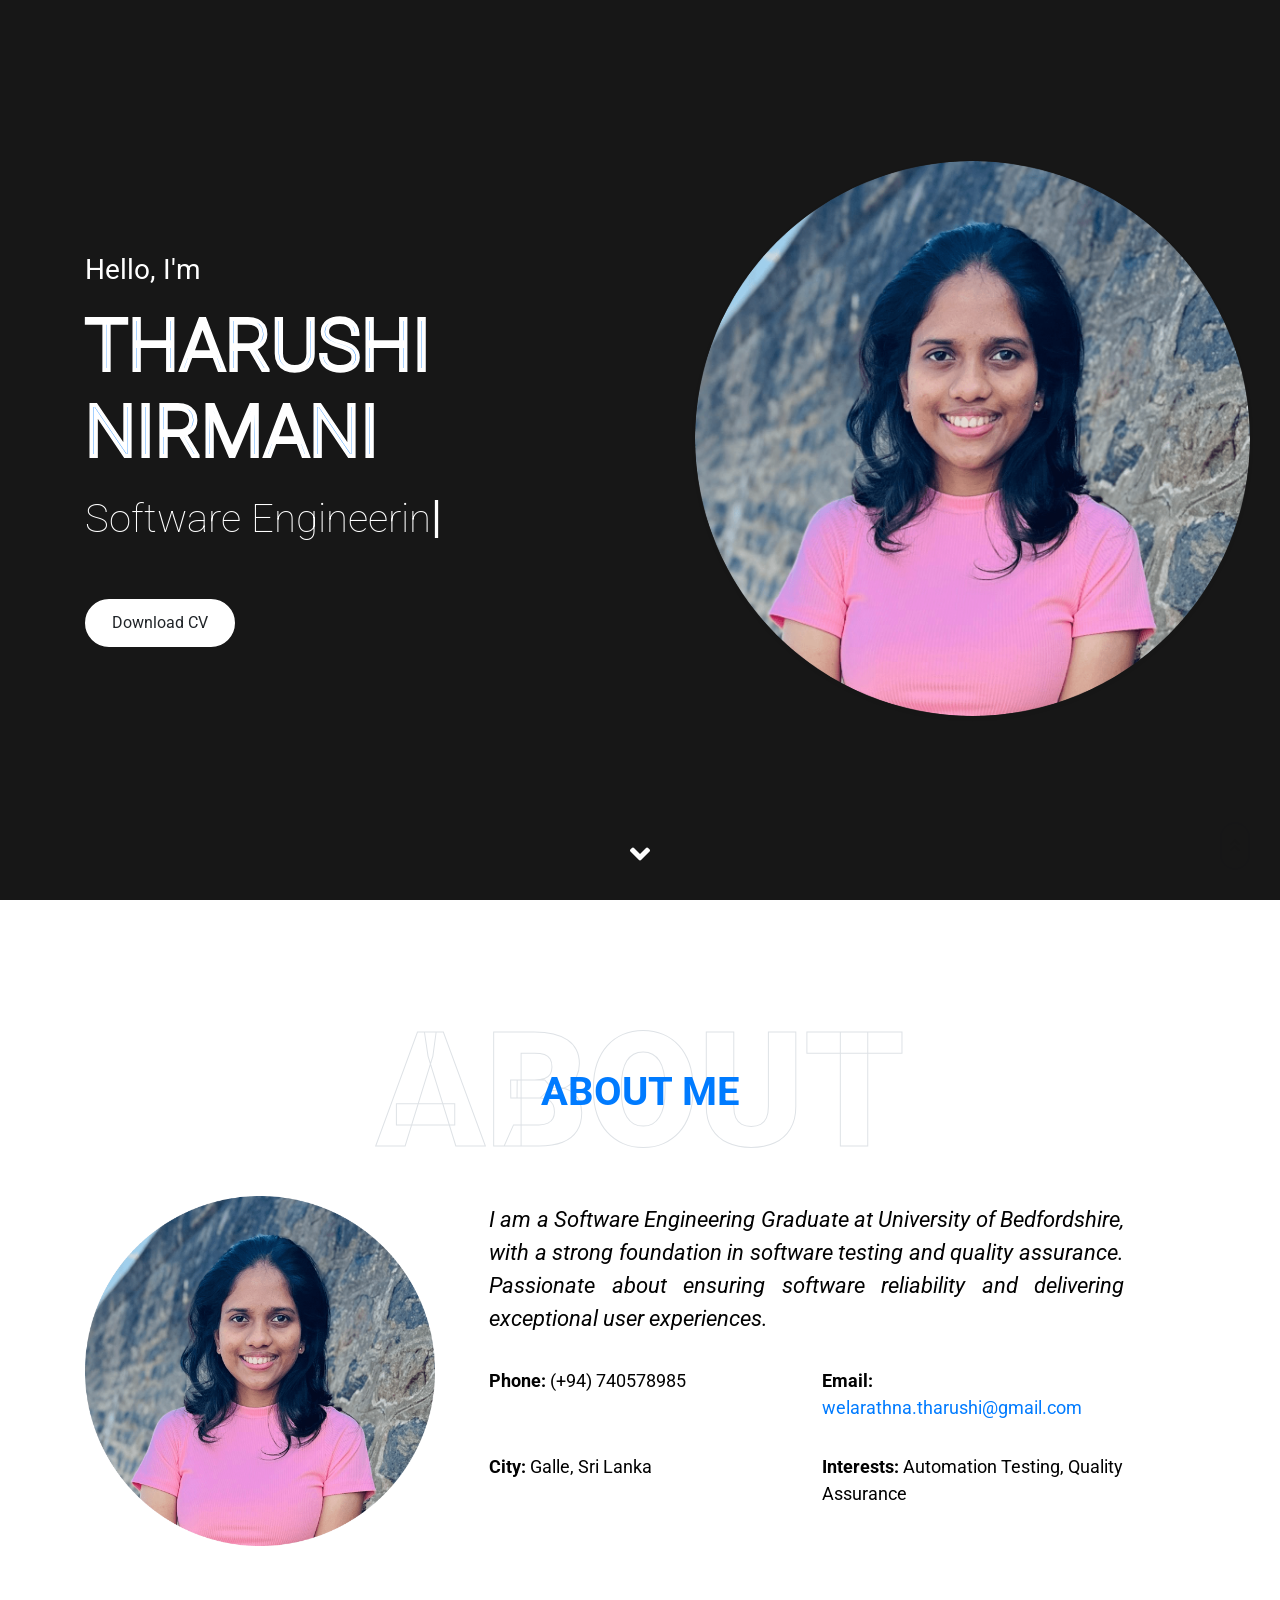
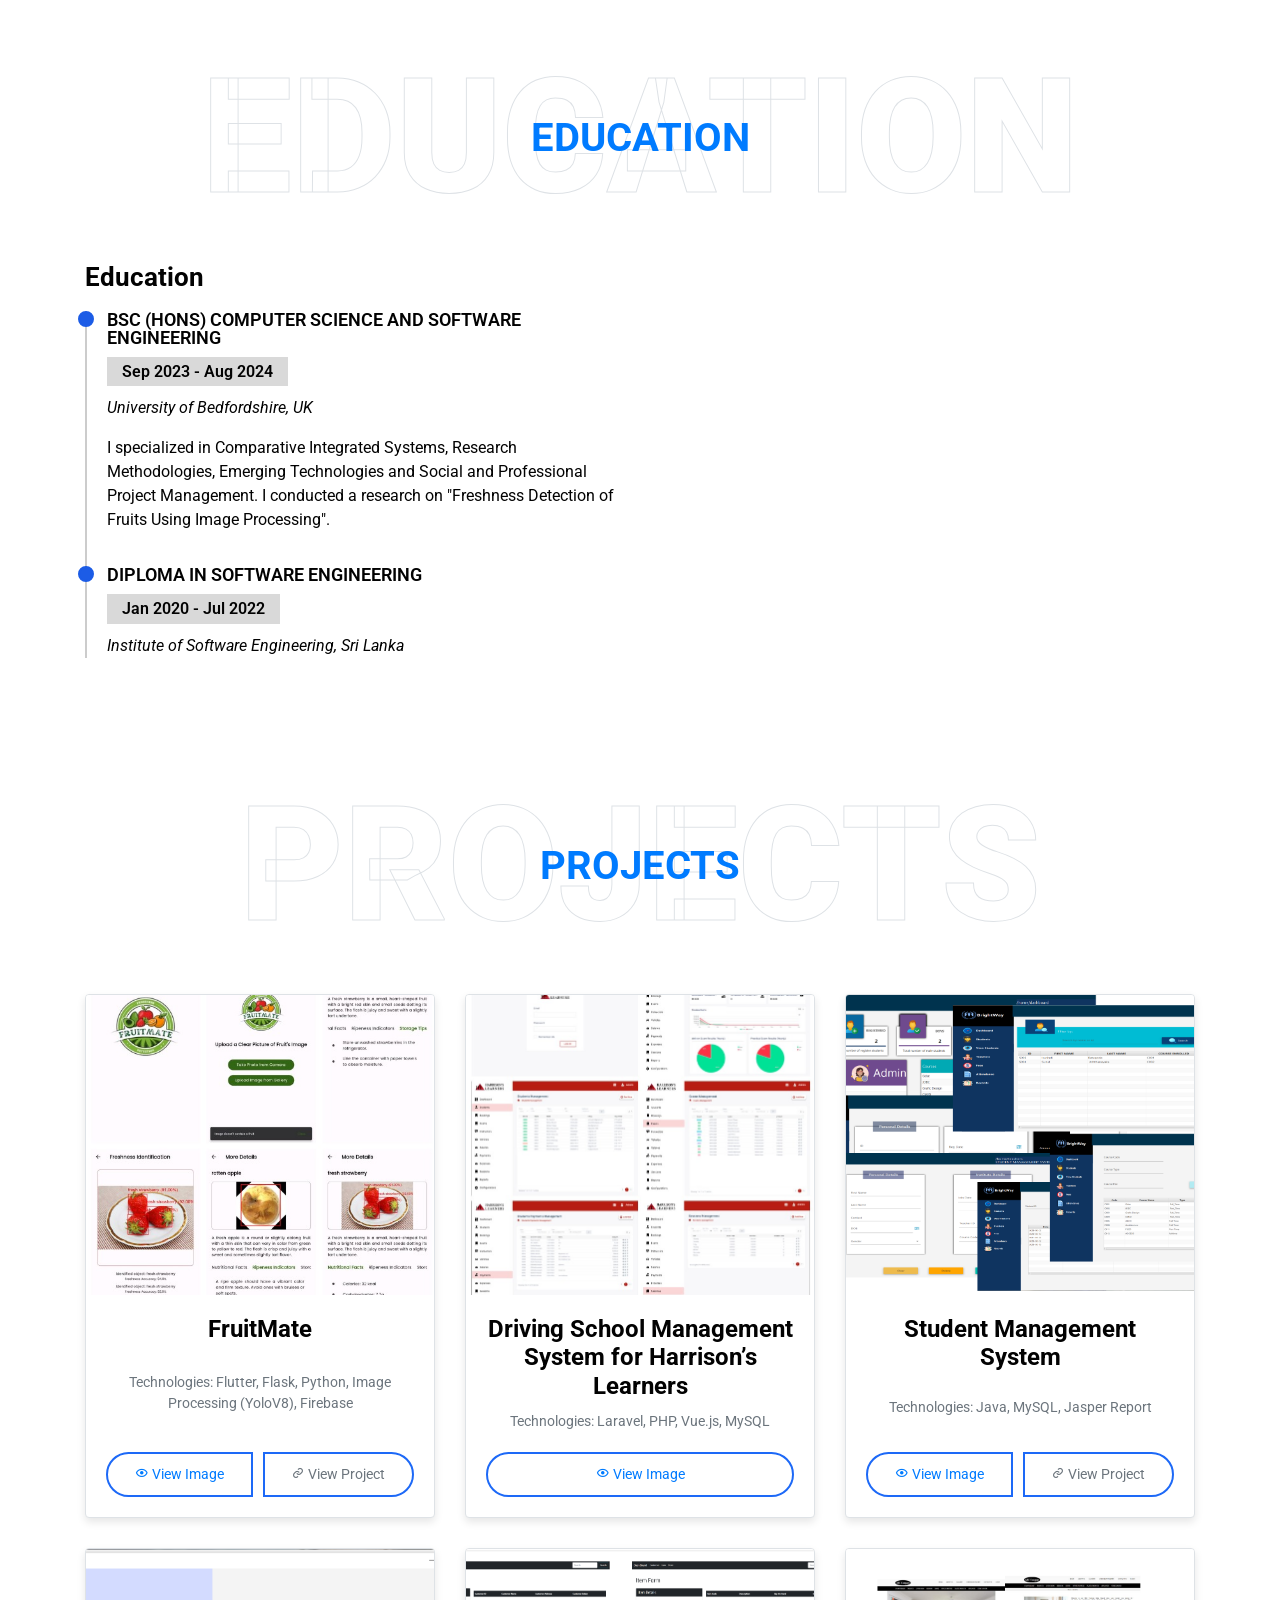
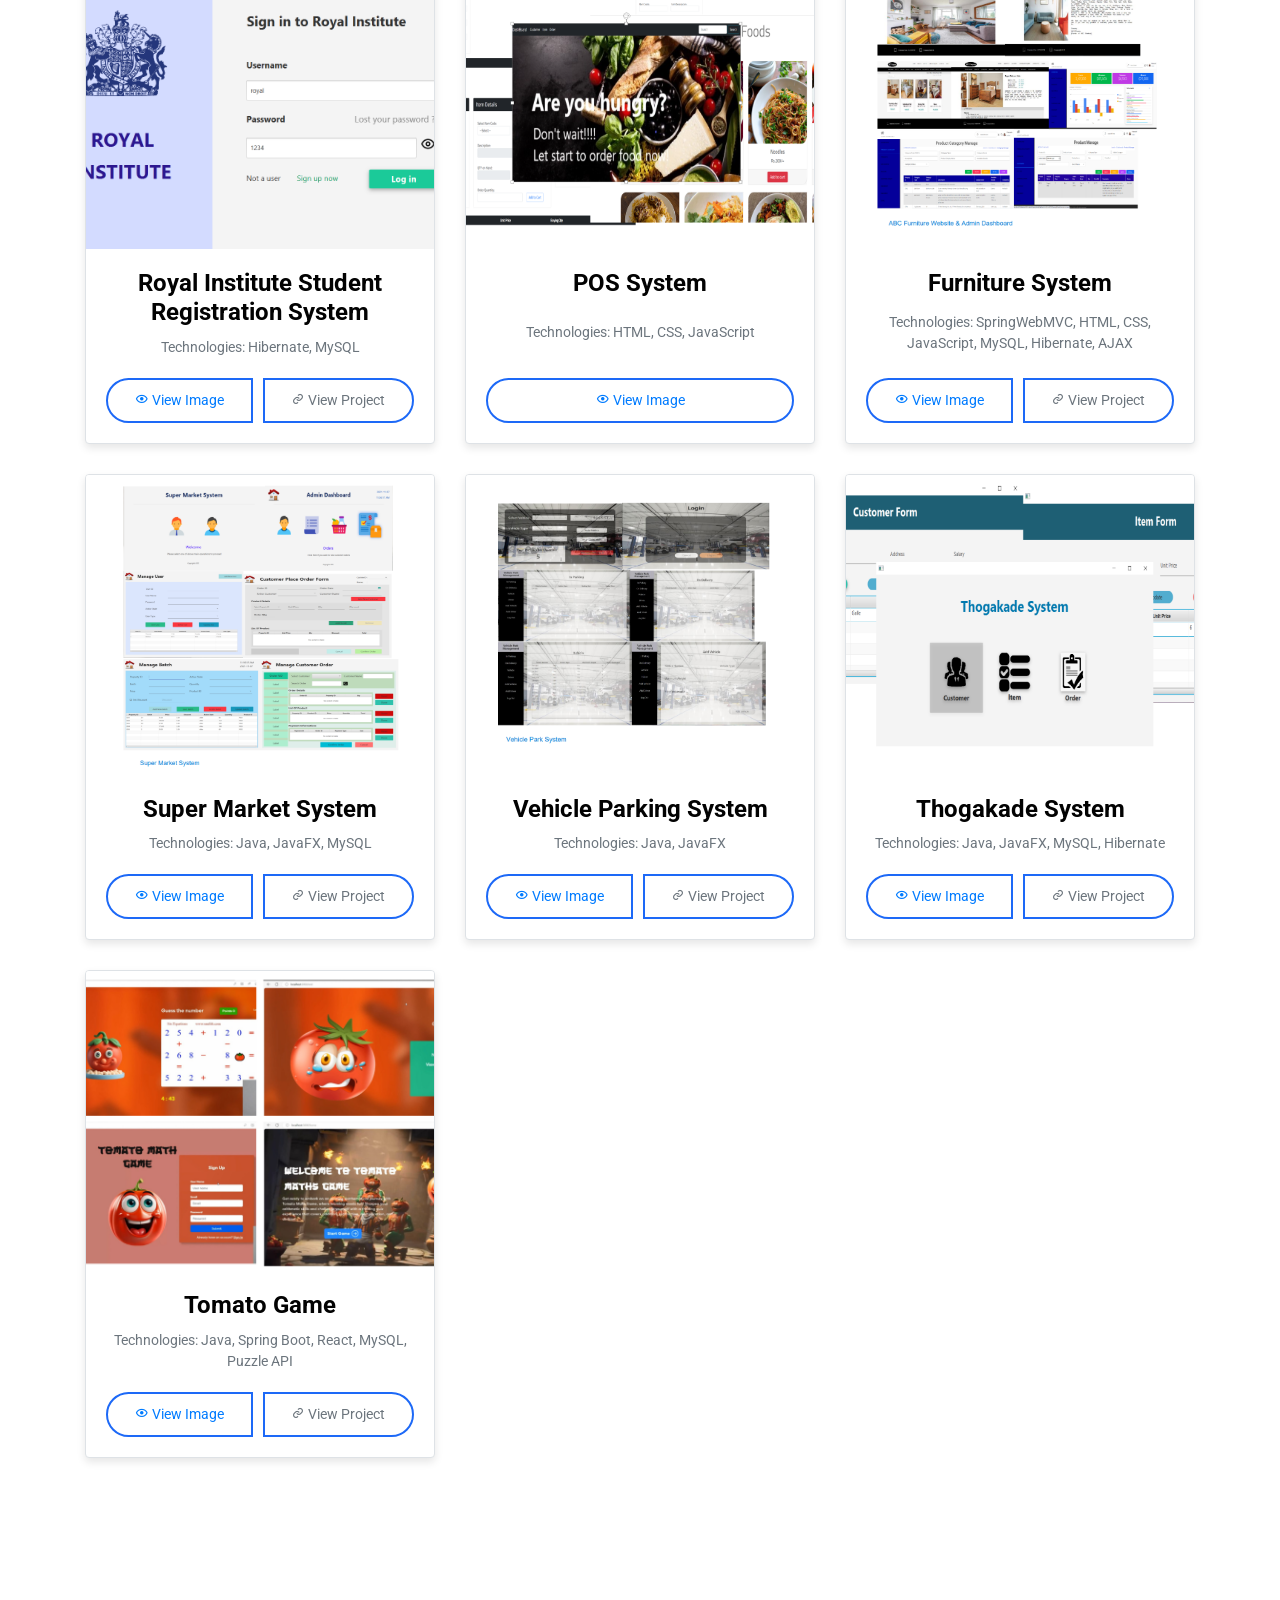
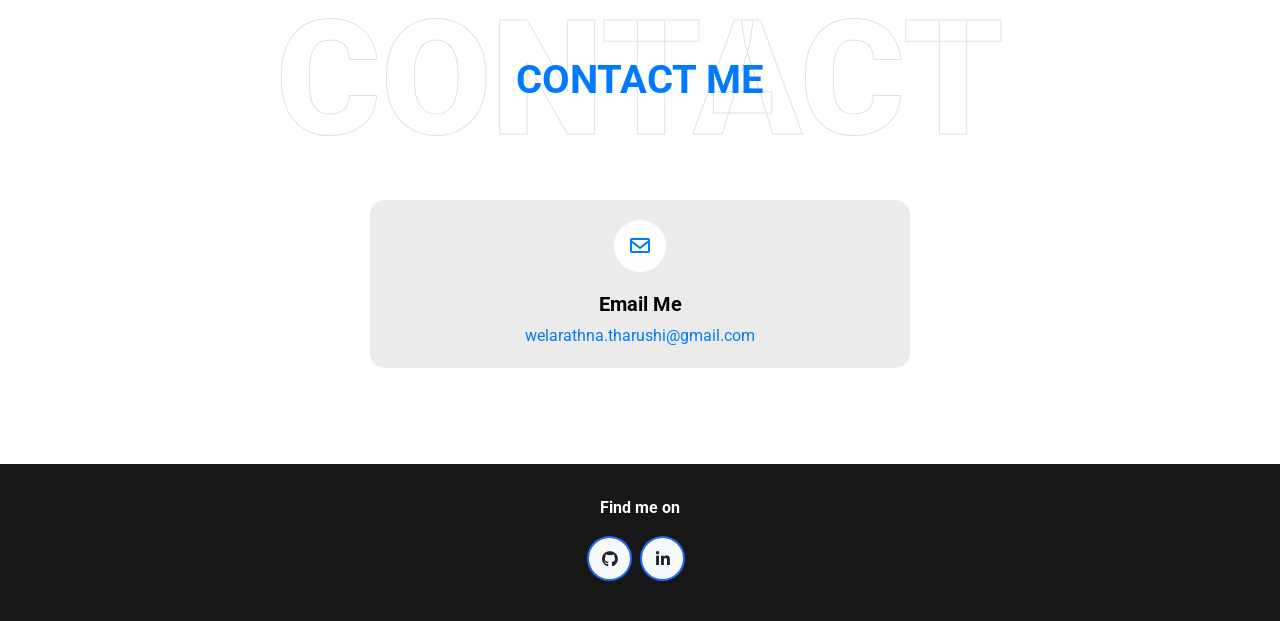
==== commit 80698c68: "Update resume url" ====
--- a/index.html
+++ b/index.html
@@ -64,7 +64,7 @@
             <h1 class="typed-text-output d-inline font-weight-lighter text-white"></h1>
             <div class="typed-text d-none">Software Engineering Graduate</div>
             <div class="d-flex align-items-center justify-content-center justify-content-lg-start pt-5">
-              <a href="" class="btn btn-white mr-4">Download CV</a>
+              <a href="https://drive.google.com/file/d/16GVp-_V24djSSNMvwx-QrX7BhQEI9zl1/view?usp=sharing" class="btn btn-white mr-4">Download CV</a>
             </div>
           </div>
           <div class="col-lg-6 px-8 pl-lg-0 pb-5 pb-lg-4 about-img">
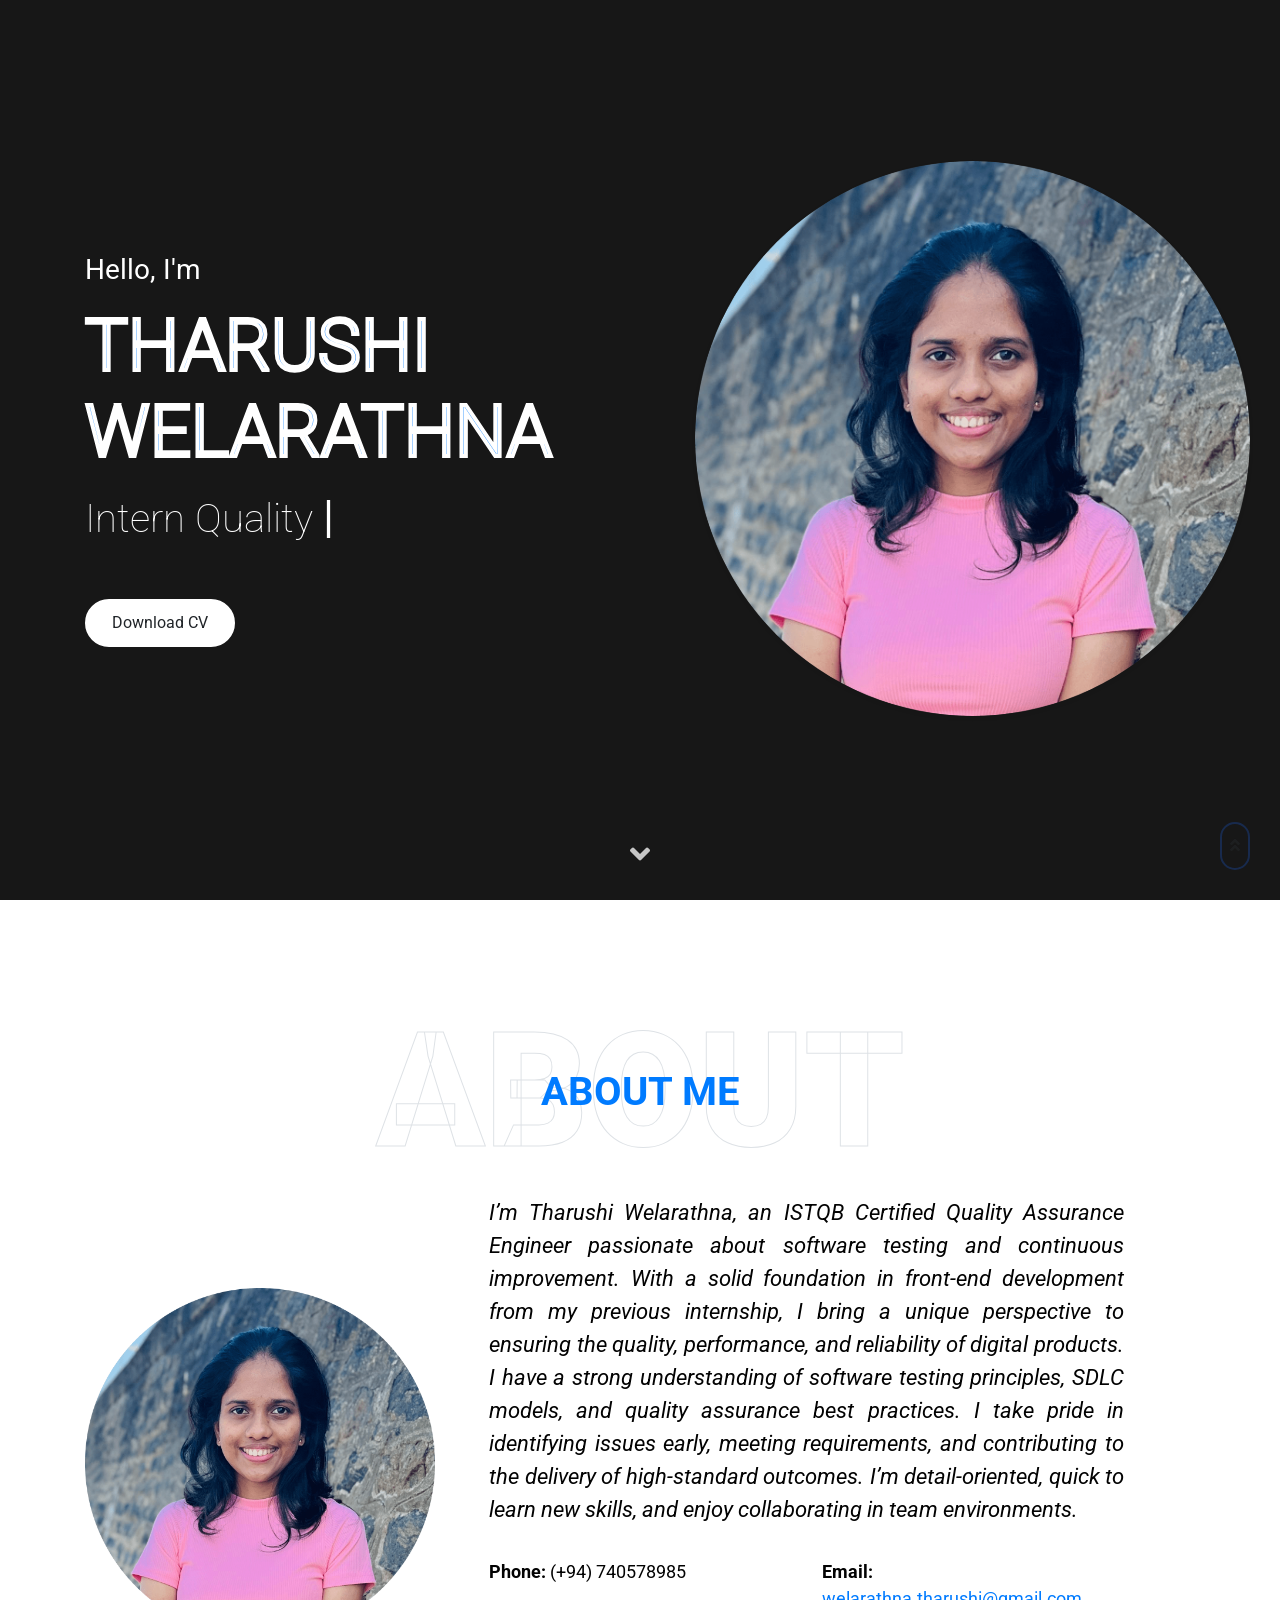
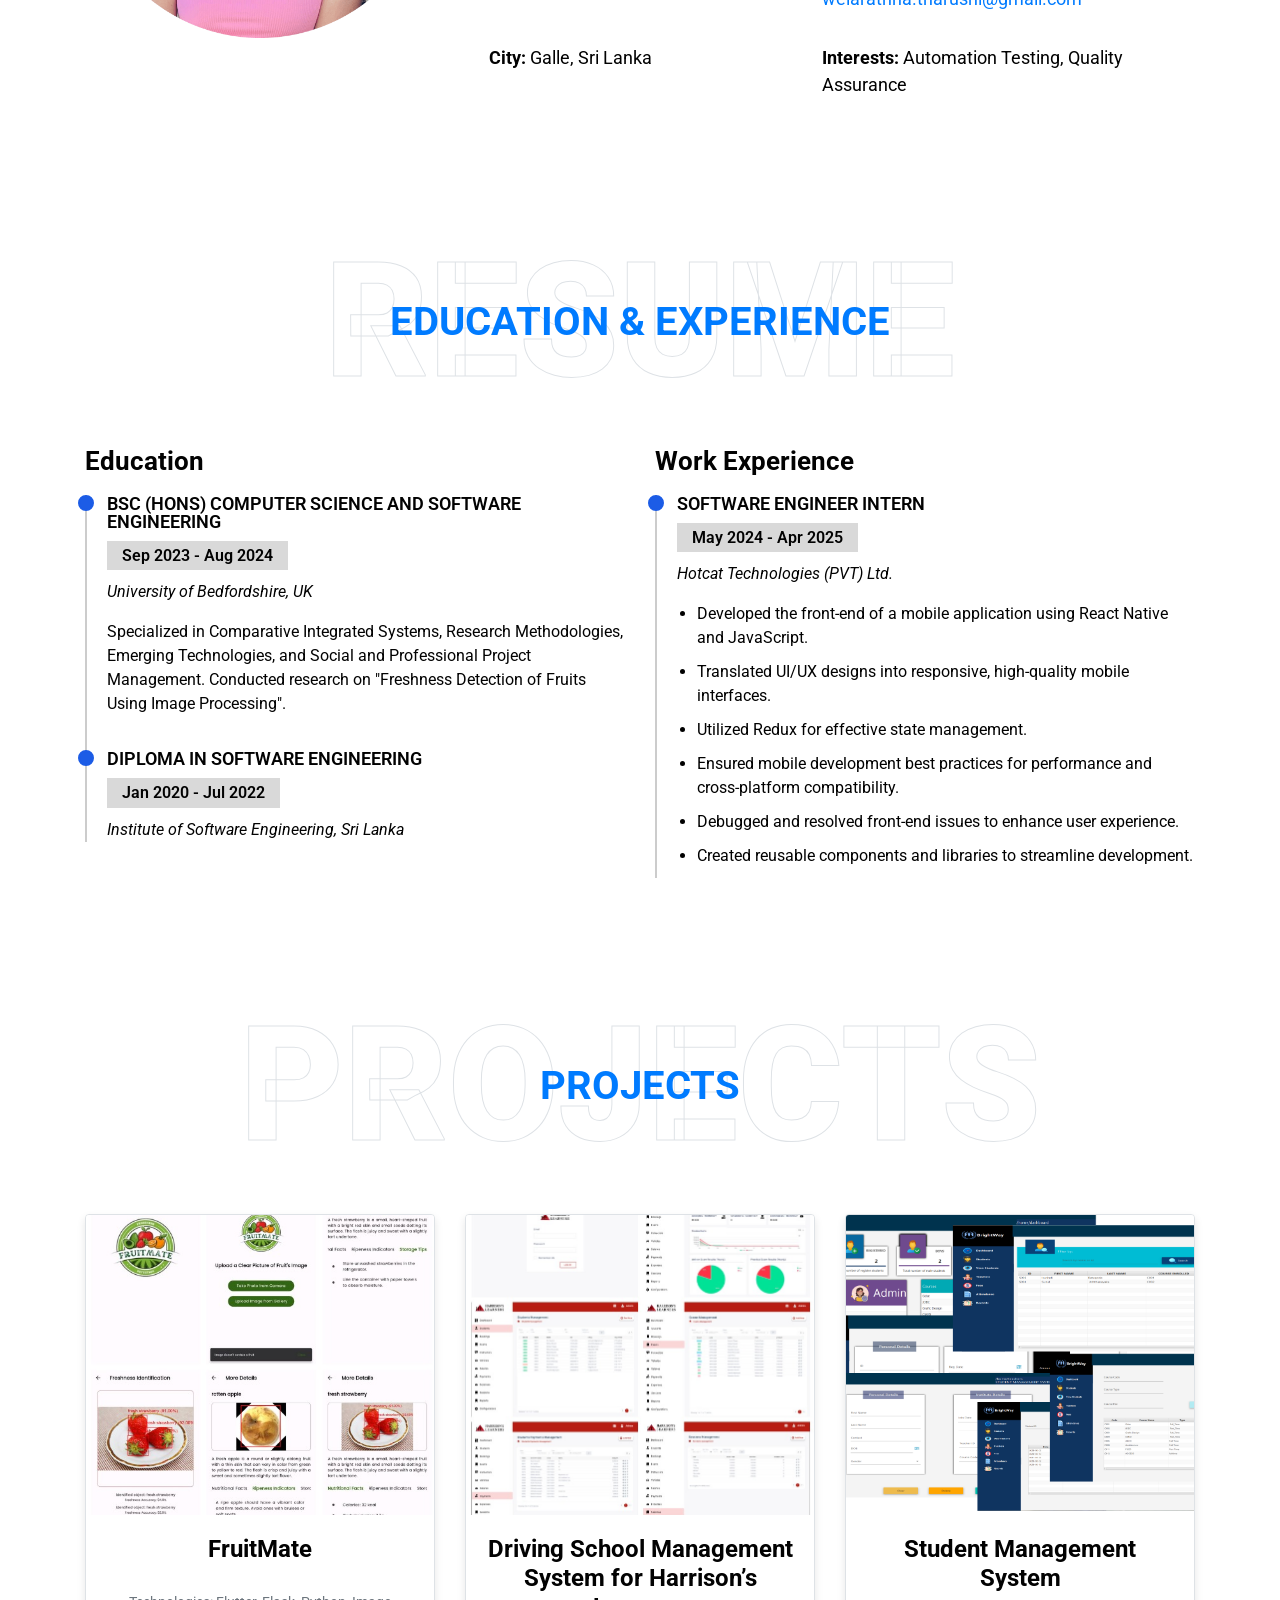
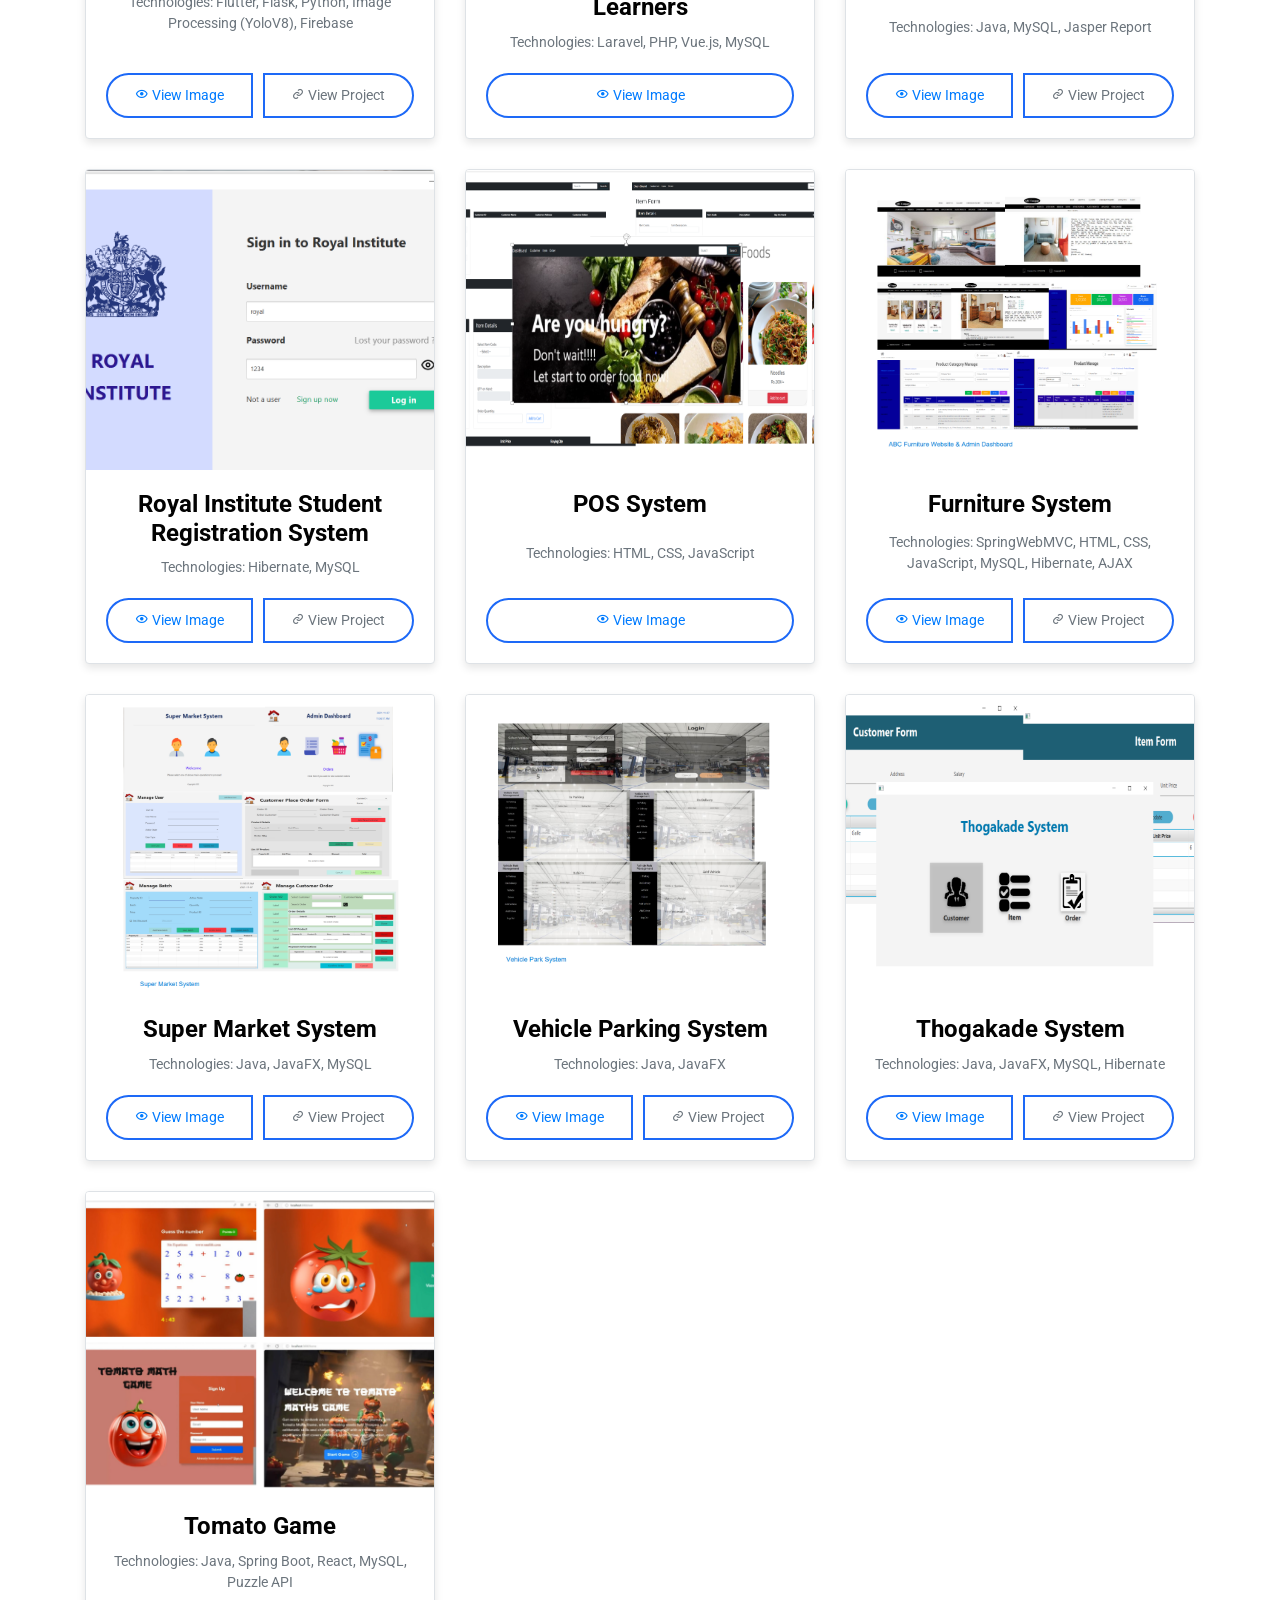
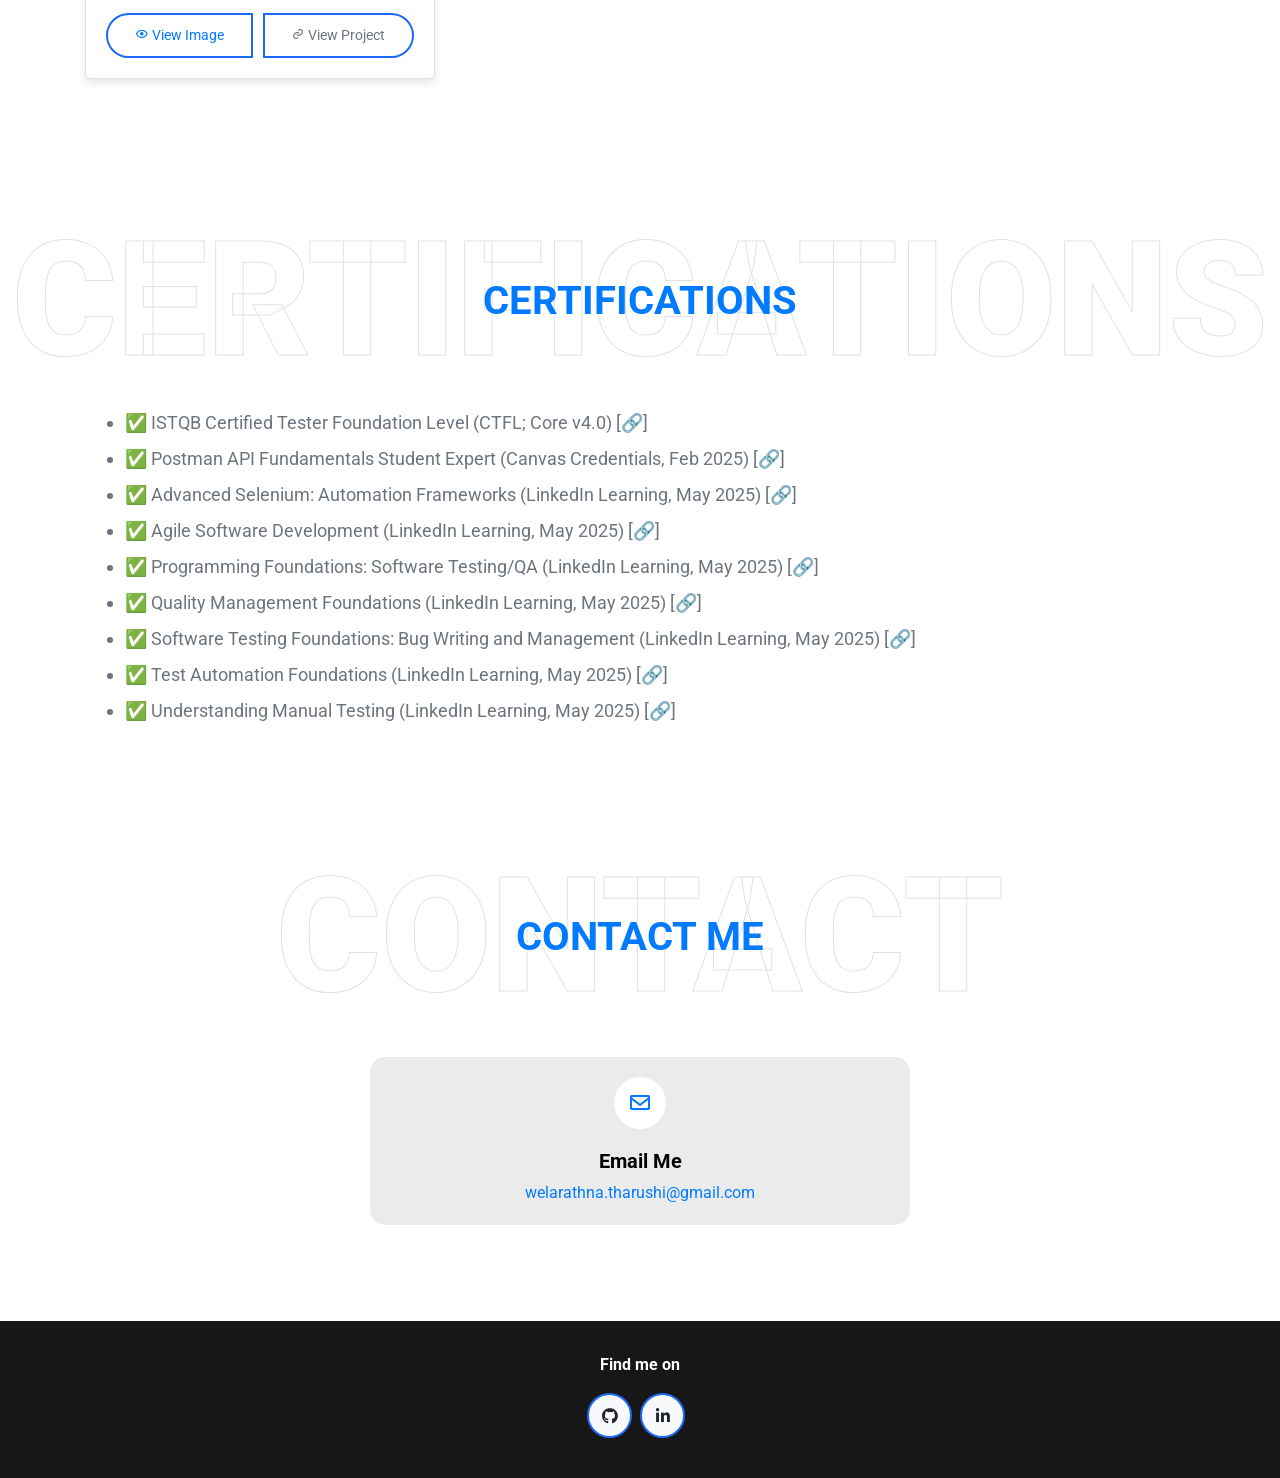
==== commit 6f0c6d9e: "Initial commit" ====
--- a/index.html
+++ b/index.html
@@ -2,7 +2,7 @@
 <html lang="en">
   <head>
     <meta charset="utf-8" />
-    <title>Tharushi Nirmani</title>
+    <title>Tharushi Welarathna</title>
     <meta content="width=device-width, initial-scale=1.0" name="viewport" />
 
     <link rel="shortcut icon" href="img/me.png" />
@@ -33,7 +33,7 @@
   <body data-spy="scroll" data-target=".navbar" data-offset="51">
     <nav class="navbar fixed-top shadow-sm navbar-expand-lg bg-light navbar-light py-3 py-lg-0 px-lg-5">
       <a href="index.html" class="navbar-brand ml-lg-3">
-        <h1 class="m-0 display-5"><span class="text-primary">Tharushi </span>Nirmani</h1>
+        <h1 class="m-0 display-5"><span class="text-primary">Tharushi </span>Welarathna</h1>
       </a>
       <button type="button" class="navbar-toggler" data-toggle="collapse" data-target="#navbarCollapse">
         <span class="navbar-toggler-icon"></span>
@@ -42,8 +42,9 @@
         <div class="navbar-nav m-auto py-0">
           <a href="#home" class="nav-item nav-link active">Home</a>
           <a href="#about" class="nav-item nav-link">About</a>
-          <a href="#experience" class="nav-item nav-link">Education</a>
+          <a href="#education" class="nav-item nav-link">Education & Experience</a>
           <a href="#projects" class="nav-item nav-link">Projects</a>
+          <a href="#certifications" class="nav-item nav-link">Certifications</a>
           <a href="#contact" class="nav-item nav-link">Contact</a>
         </div>
       </div>
@@ -59,12 +60,16 @@
           <div class="col-lg-7 text-center text-lg-left">
             <h3 class="text-white font-weight-normal mb-3">Hello, I'm</h3>
             <h1 class="display-3 text-uppercase text-primary mb-2" style="-webkit-text-stroke: 4px #ffffff">
-              Tharushi Nirmani
+              Tharushi Welarathna
             </h1>
             <h1 class="typed-text-output d-inline font-weight-lighter text-white"></h1>
-            <div class="typed-text d-none">Software Engineering Graduate</div>
+            <div class="typed-text d-none">Intern Quality Assurance Engineer</div>
             <div class="d-flex align-items-center justify-content-center justify-content-lg-start pt-5">
-              <a href="https://drive.google.com/file/d/16GVp-_V24djSSNMvwx-QrX7BhQEI9zl1/view?usp=sharing" class="btn btn-white mr-4">Download CV</a>
+              <a
+                href="https://drive.google.com/file/d/1Vuzh-mA2Qis9ppmGyKg533eCNpvFMEAw/view?usp=sharing"
+                class="btn btn-white mr-4"
+                >Download CV</a
+              >
             </div>
           </div>
           <div class="col-lg-6 px-8 pl-lg-0 pb-5 pb-lg-4 about-img">
@@ -86,9 +91,13 @@
           </div>
           <div class="col-lg-7 ml-lg-4">
             <p style="font-size: 22px; font-style: italic; text-align: justify">
-              I am a Software Engineering Graduate at University of Bedfordshire, with a strong foundation in
-              software testing and quality assurance. Passionate about ensuring software reliability and
-              delivering exceptional user experiences.
+              I’m Tharushi Welarathna, an ISTQB Certified Quality Assurance Engineer passionate about software
+              testing and continuous improvement. With a solid foundation in front-end development from my
+              previous internship, I bring a unique perspective to ensuring the quality, performance, and
+              reliability of digital products. I have a strong understanding of software testing principles,
+              SDLC models, and quality assurance best practices. I take pride in identifying issues early,
+              meeting requirements, and contributing to the delivery of high-standard outcomes. I’m
+              detail-oriented, quick to learn new skills, and enjoy collaborating in team environments.
             </p>
             <div class="row mb-3">
               <div class="col-sm-6 py-3">
@@ -124,13 +133,11 @@
       </div>
     </div>
 
-    <div class="container-fluid py-5" id="experience">
+    <div class="container-fluid py-5" id="education">
       <div class="container">
         <div class="position-relative d-flex align-items-center justify-content-center">
-          <h1 class="display-1 text-uppercase text-white" style="-webkit-text-stroke: 1px #dee2e6">
-            Education
-          </h1>
-          <h1 class="position-absolute text-uppercase text-primary">Education</h1>
+          <h1 class="display-1 text-uppercase text-white" style="-webkit-text-stroke: 1px #dee2e6">Resume</h1>
+          <h1 class="position-absolute text-uppercase text-primary">Education & Experience</h1>
         </div>
         <div class="resume row">
           <div class="col-lg-6">
@@ -140,15 +147,34 @@
               <h5>Sep 2023 - Aug 2024</h5>
               <p><em>University of Bedfordshire, UK</em></p>
               <p>
-                I specialized in Comparative Integrated Systems, Research Methodologies, Emerging Technologies
-                and Social and Professional Project Management. I conducted a research on "Freshness Detection
-                of Fruits Using Image Processing".
+                Specialized in Comparative Integrated Systems, Research Methodologies, Emerging Technologies,
+                and Social and Professional Project Management. Conducted research on "Freshness Detection of
+                Fruits Using Image Processing".
               </p>
             </div>
             <div class="resume-item">
               <h4>Diploma in Software Engineering</h4>
               <h5>Jan 2020 - Jul 2022</h5>
               <p><em>Institute of Software Engineering, Sri Lanka</em></p>
+            </div>
+          </div>
+
+          <div class="col-lg-6">
+            <h3 class="resume-title">Work Experience</h3>
+            <div class="resume-item">
+              <h4>Software Engineer Intern</h4>
+              <h5>May 2024 - Apr 2025</h5>
+              <p><em>Hotcat Technologies (PVT) Ltd.</em></p>
+              <ul>
+                <li>Developed the front-end of a mobile application using React Native and JavaScript.</li>
+                <li>Translated UI/UX designs into responsive, high-quality mobile interfaces.</li>
+                <li>Utilized Redux for effective state management.</li>
+                <li>
+                  Ensured mobile development best practices for performance and cross-platform compatibility.
+                </li>
+                <li>Debugged and resolved front-end issues to enhance user experience.</li>
+                <li>Created reusable components and libraries to streamline development.</li>
+              </ul>
             </div>
           </div>
         </div>
@@ -417,6 +443,86 @@
                 </div>
               </div>
             </div>
+          </div>
+        </div>
+      </div>
+    </div>
+
+    <div class="container-fluid py-5" id="certifications">
+      <div class="container">
+        <div class="position-relative d-flex align-items-center justify-content-center">
+          <h1 class="display-1 text-uppercase text-white" style="-webkit-text-stroke: 1px #dee2e6">
+            Certifications
+          </h1>
+          <h1 class="position-absolute text-uppercase text-primary">Certifications</h1>
+        </div>
+        <div class="row">
+          <div class="col">
+            <ul style="font-size: 18px; line-height: 2">
+              <li>
+                ✅ ISTQB Certified Tester Foundation Level (CTFL; Core v4.0) [<a
+                  href="https://drive.google.com/file/d/1meX82QWr4NTYW6GfZwDwo66zkmbGdUNK/view?usp=sharing"
+                  target="_blank"
+                  >🔗</a
+                >]
+              </li>
+              <li>
+                ✅ Postman API Fundamentals Student Expert (Canvas Credentials, Feb 2025) [<a
+                  href="https://api.badgr.io/public/assertions/u39Qd9Q3QX2rWzE3mSLdYQ"
+                  target="_blank"
+                  >🔗</a
+                >]
+              </li>
+              <li>
+                ✅ Advanced Selenium: Automation Frameworks (LinkedIn Learning, May 2025) [<a
+                  href="https://www.linkedin.com/learning/certificates/49328c2c86e837c92158329e972ea17ec21f9ce0d29804ac36a596e5c0d92b14"
+                  target="_blank"
+                  >🔗</a
+                >]
+              </li>
+              <li>
+                ✅ Agile Software Development (LinkedIn Learning, May 2025) [<a
+                  href="https://www.linkedin.com/learning/certificates/88de6b0ece945482cc9647f62c3a0450e96b24a61634e2ada9c09f8b6d46ac09"
+                  target="_blank"
+                  >🔗</a
+                >]
+              </li>
+              <li>
+                ✅ Programming Foundations: Software Testing/QA (LinkedIn Learning, May 2025) [<a
+                  href="https://www.linkedin.com/learning/certificates/7f63c5d965f2a34fddca149fa807827e01fffa2a5c2904be479be2c841e75dd4"
+                  target="_blank"
+                  >🔗</a
+                >]
+              </li>
+              <li>
+                ✅ Quality Management Foundations (LinkedIn Learning, May 2025) [<a
+                  href="https://www.linkedin.com/learning/certificates/4f3e2bf1fe2be9c28bff1704002afc3b82720f9552e8e294454ab33b60b47c46"
+                  target="_blank"
+                  >🔗</a
+                >]
+              </li>
+              <li>
+                ✅ Software Testing Foundations: Bug Writing and Management (LinkedIn Learning, May 2025) [<a
+                  href="https://www.linkedin.com/learning/certificates/c0c04577c2d14fa294ba54c7c417b76655b47a3ecb53dc9a42ba3cf86a9ca1d8"
+                  target="_blank"
+                  >🔗</a
+                >]
+              </li>
+              <li>
+                ✅ Test Automation Foundations (LinkedIn Learning, May 2025) [<a
+                  href="https://www.linkedin.com/learning/certificates/f0a05cf816378fefa2581405d2cf670eeaaa9c043d6540191b67c7471764af39"
+                  target="_blank"
+                  >🔗</a
+                >]
+              </li>
+              <li>
+                ✅ Understanding Manual Testing (LinkedIn Learning, May 2025) [<a
+                  href="https://www.linkedin.com/learning/certificates/aed23b3df5cfb1825bff5cce6dba4f726ef85ffce4a296949d7df2bcc4174ba8"
+                  target="_blank"
+                  >🔗</a
+                >]
+              </li>
+            </ul>
           </div>
         </div>
       </div>
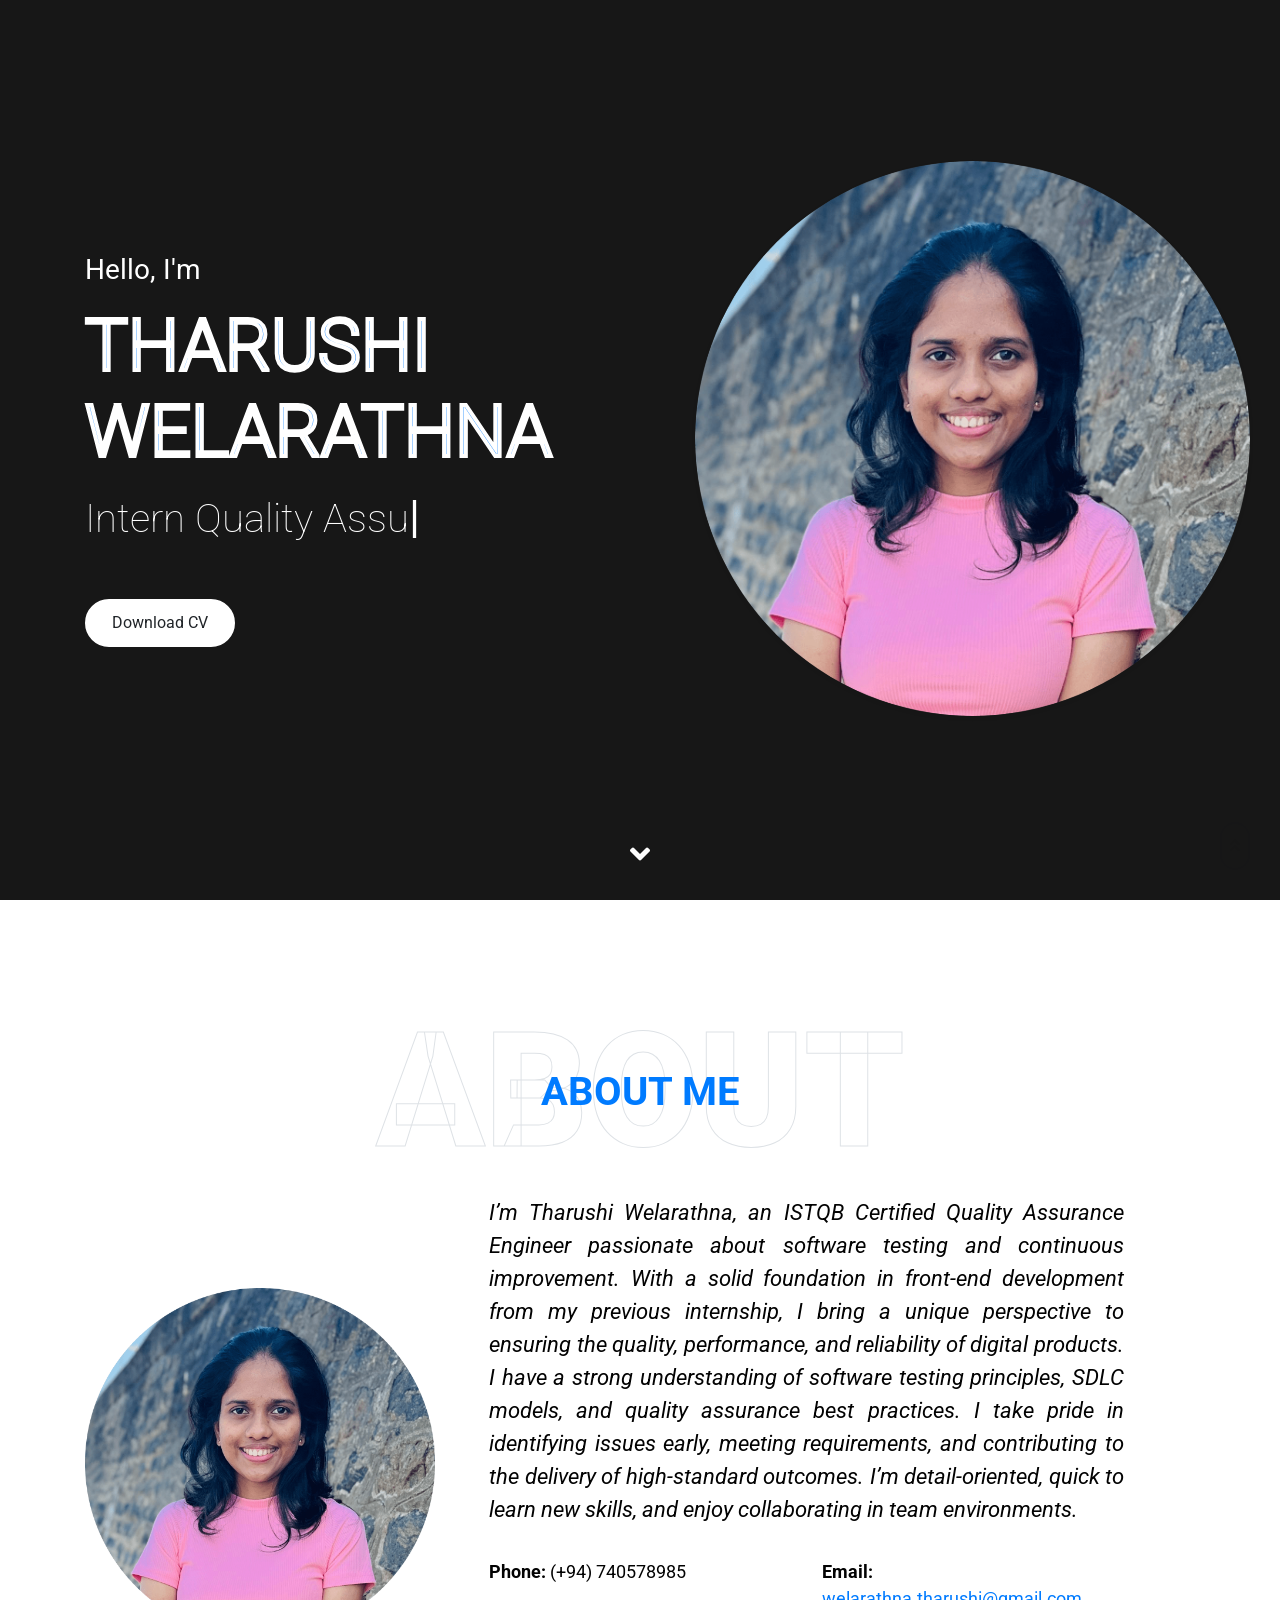
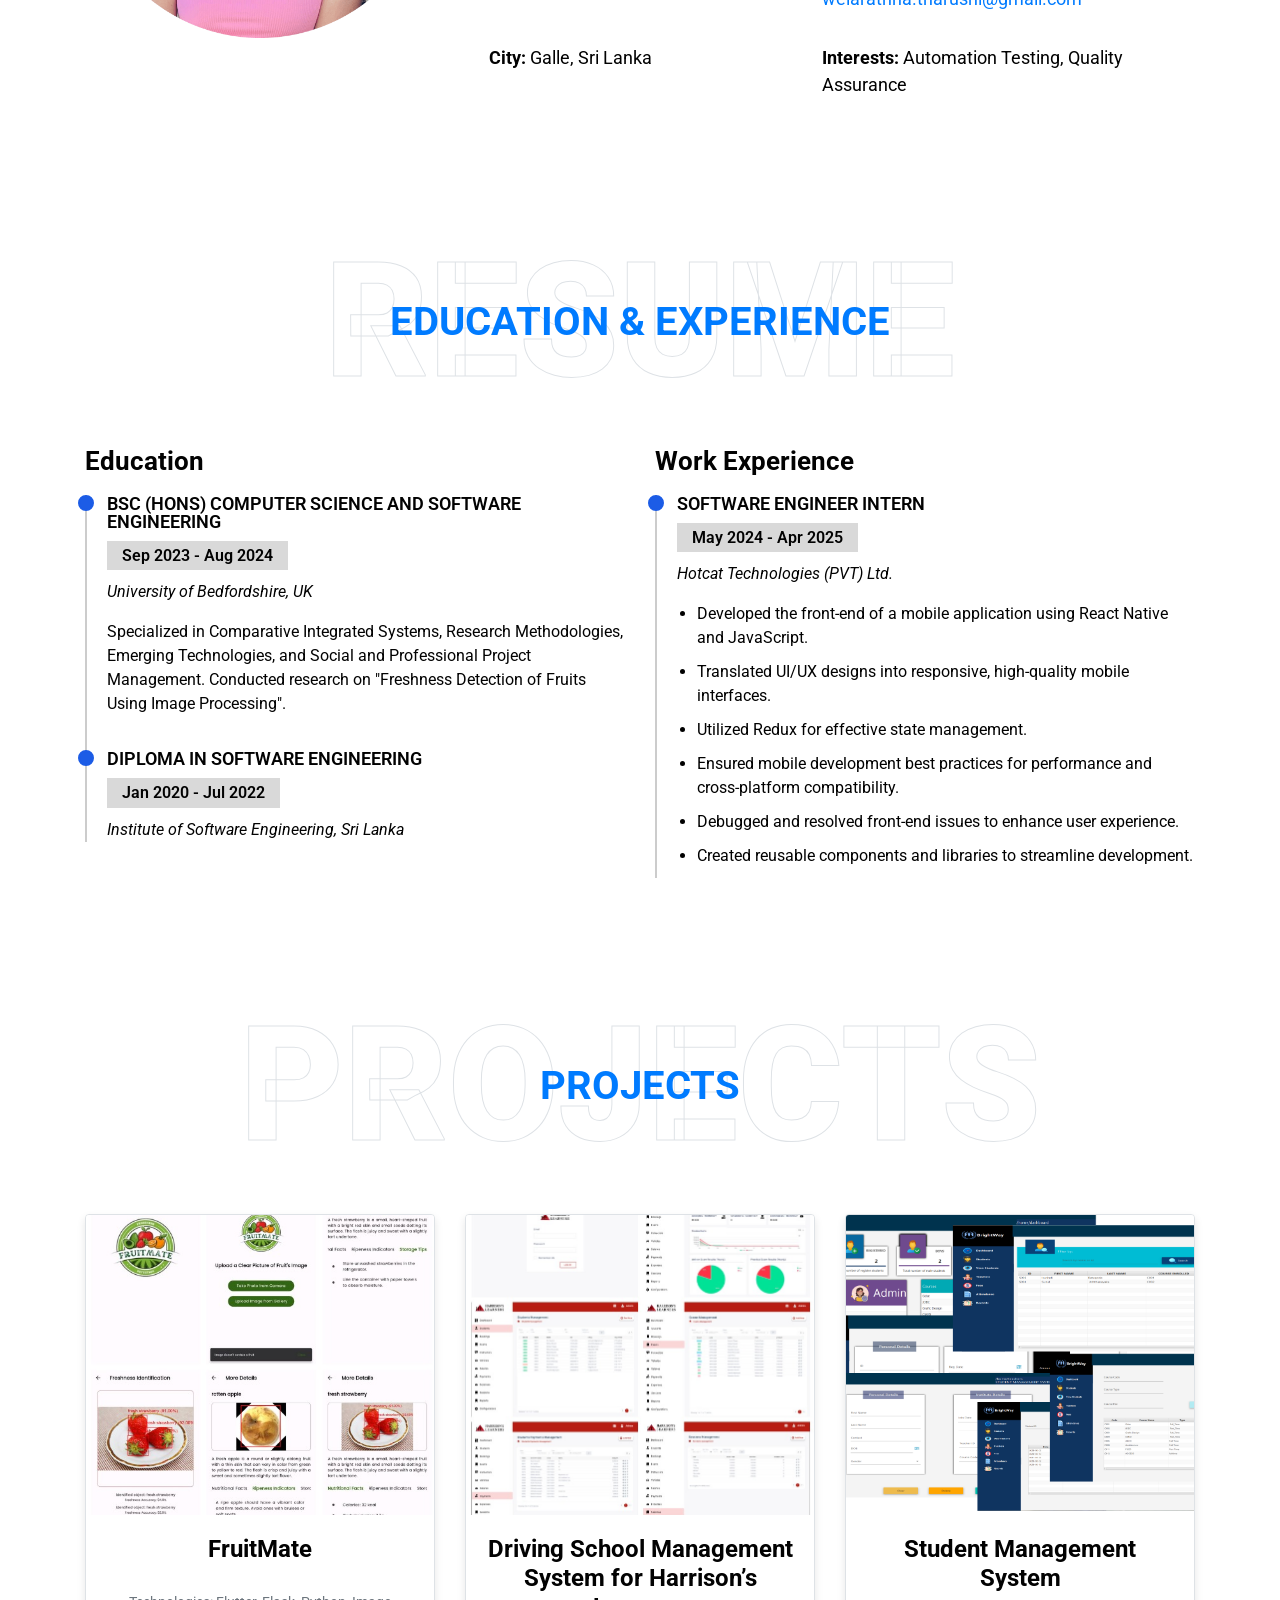
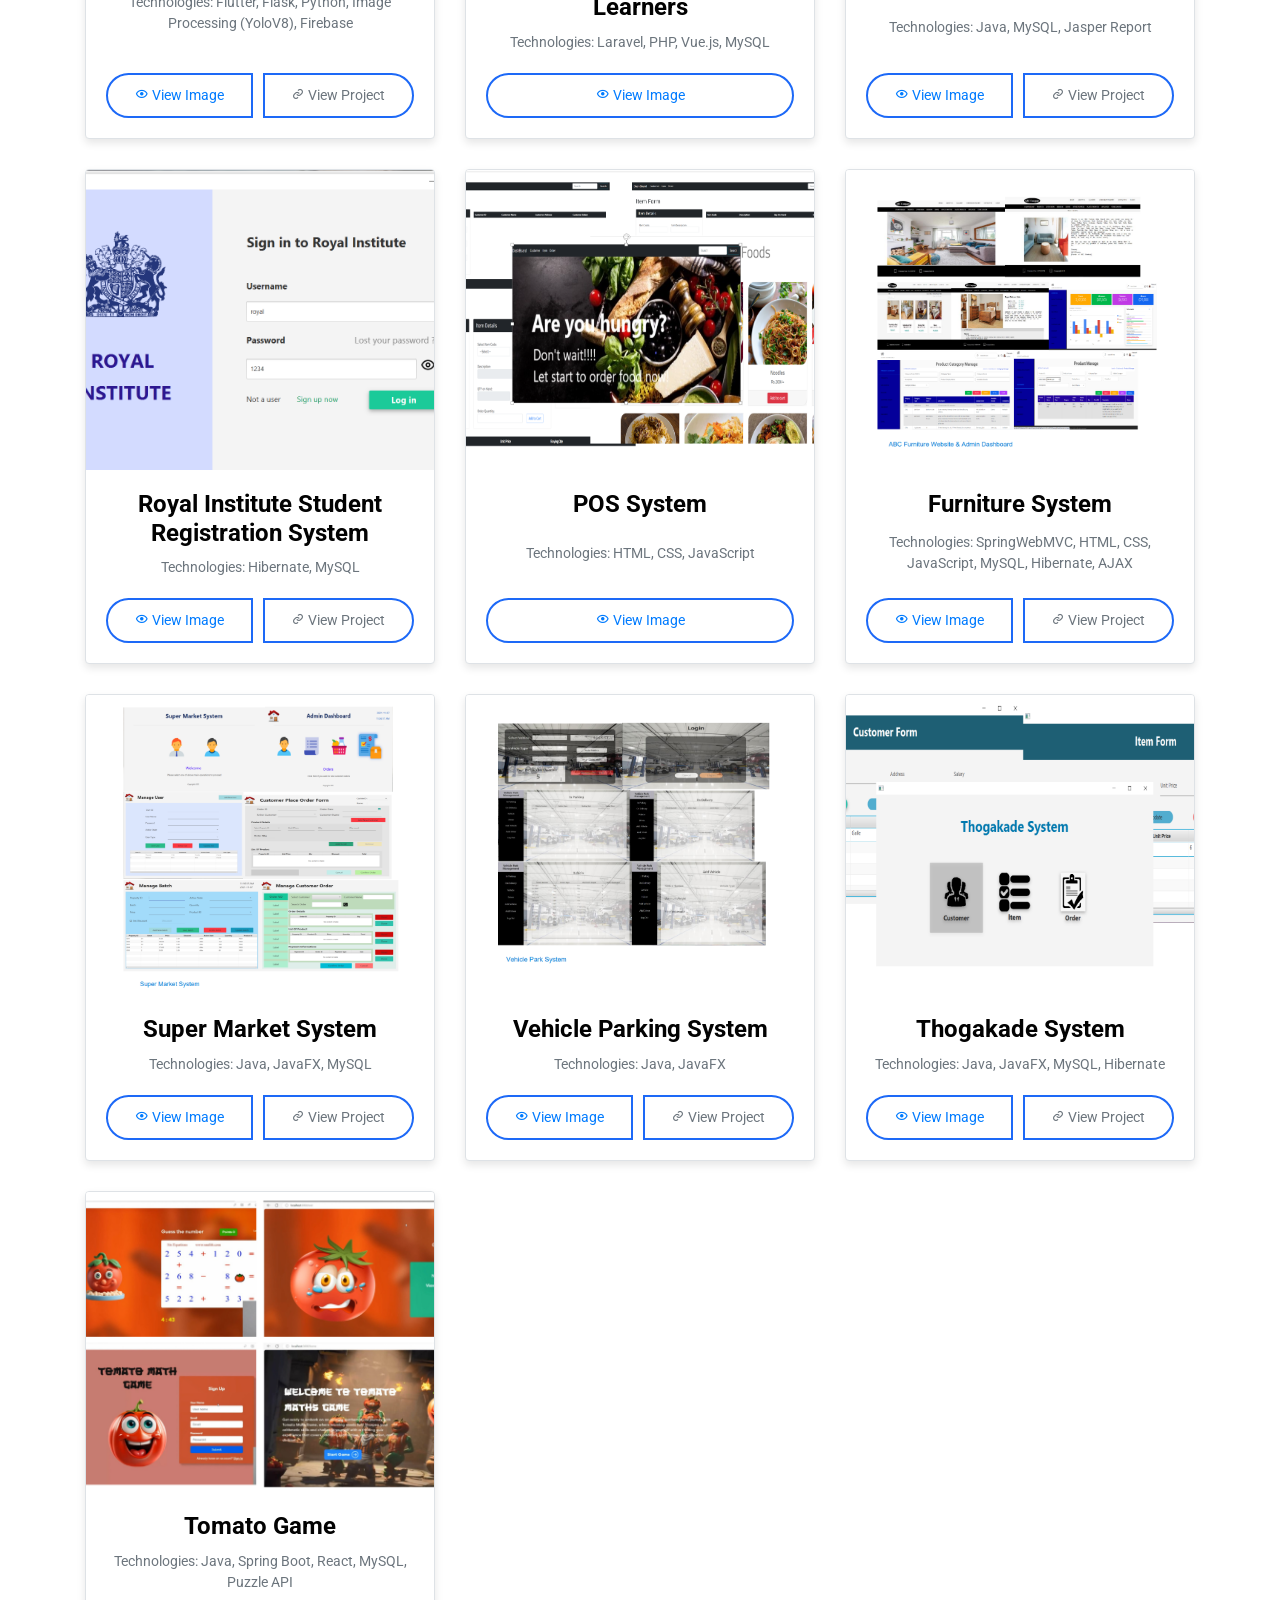
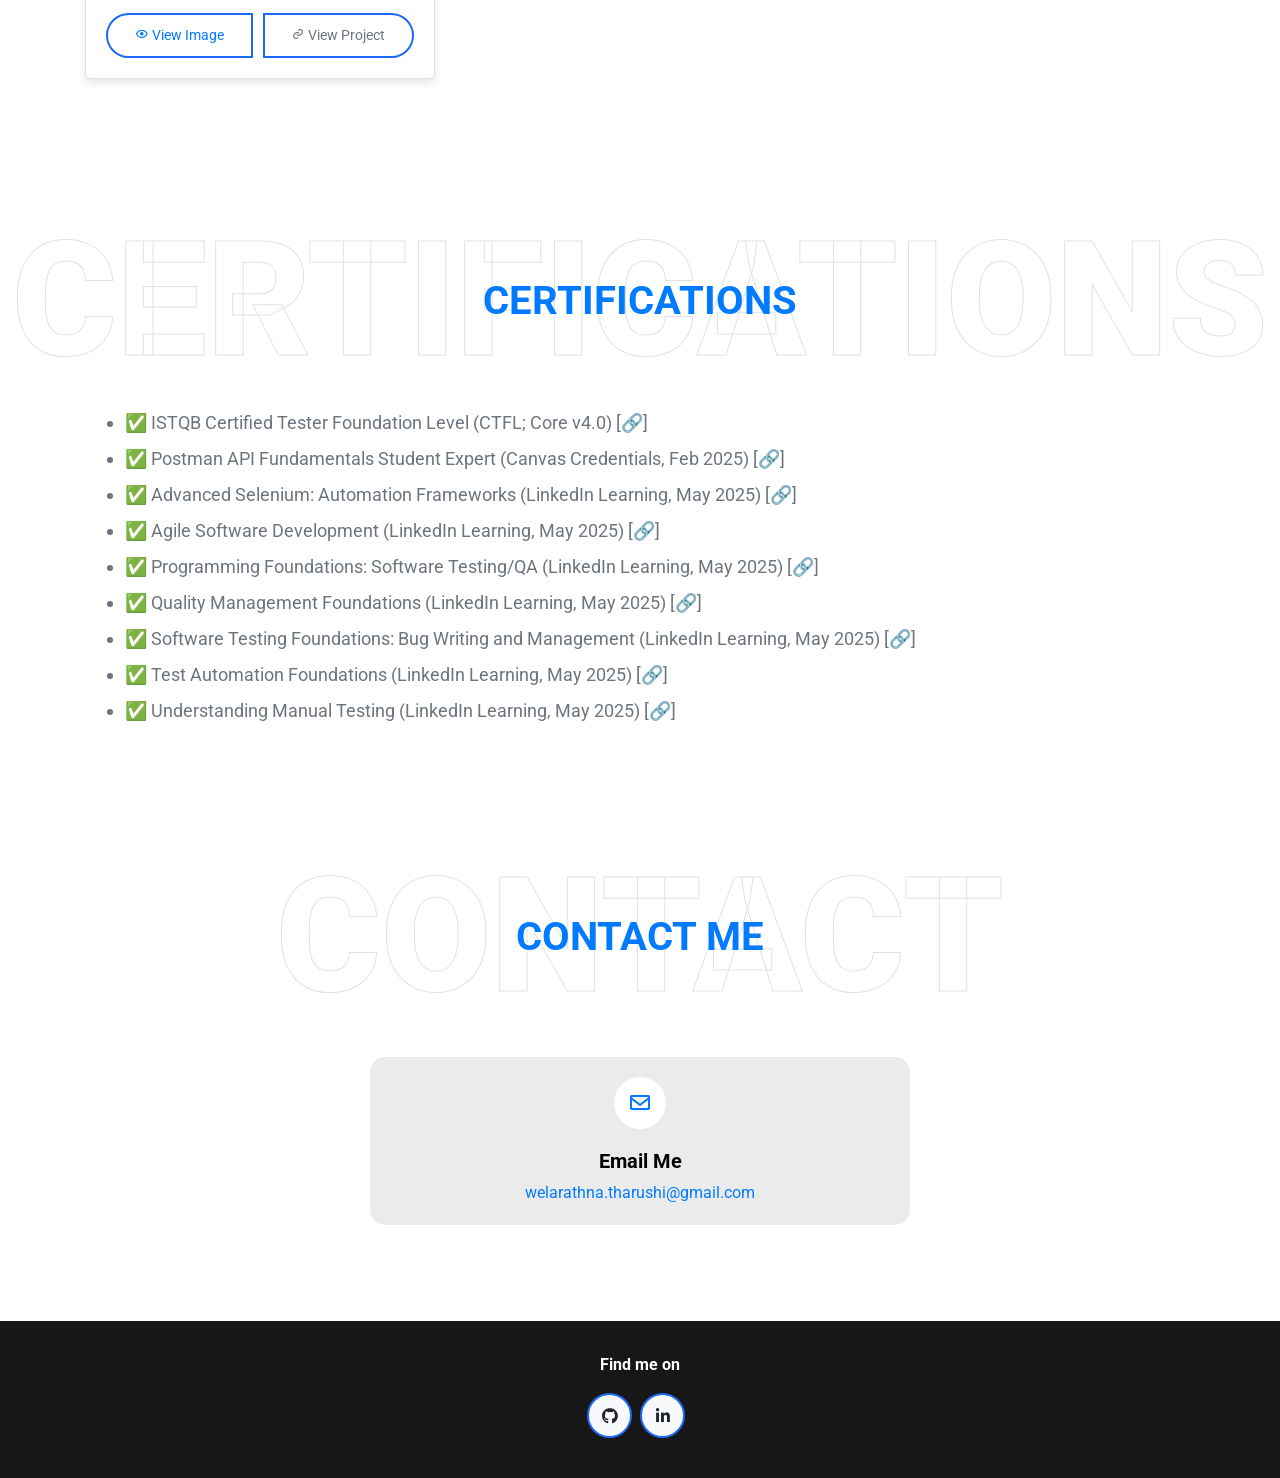
==== commit a2fbc859: "Update index.html" ====
--- a/index.html
+++ b/index.html
@@ -66,7 +66,7 @@
             <div class="typed-text d-none">Intern Quality Assurance Engineer</div>
             <div class="d-flex align-items-center justify-content-center justify-content-lg-start pt-5">
               <a
-                href="https://drive.google.com/file/d/1Vuzh-mA2Qis9ppmGyKg533eCNpvFMEAw/view?usp=sharing"
+                href="https://drive.google.com/file/d/1wjz-PQhUHhwMGa-Mw-VKmT8xeq0btdfF/view?usp=sharing"
                 class="btn btn-white mr-4"
                 >Download CV</a
               >
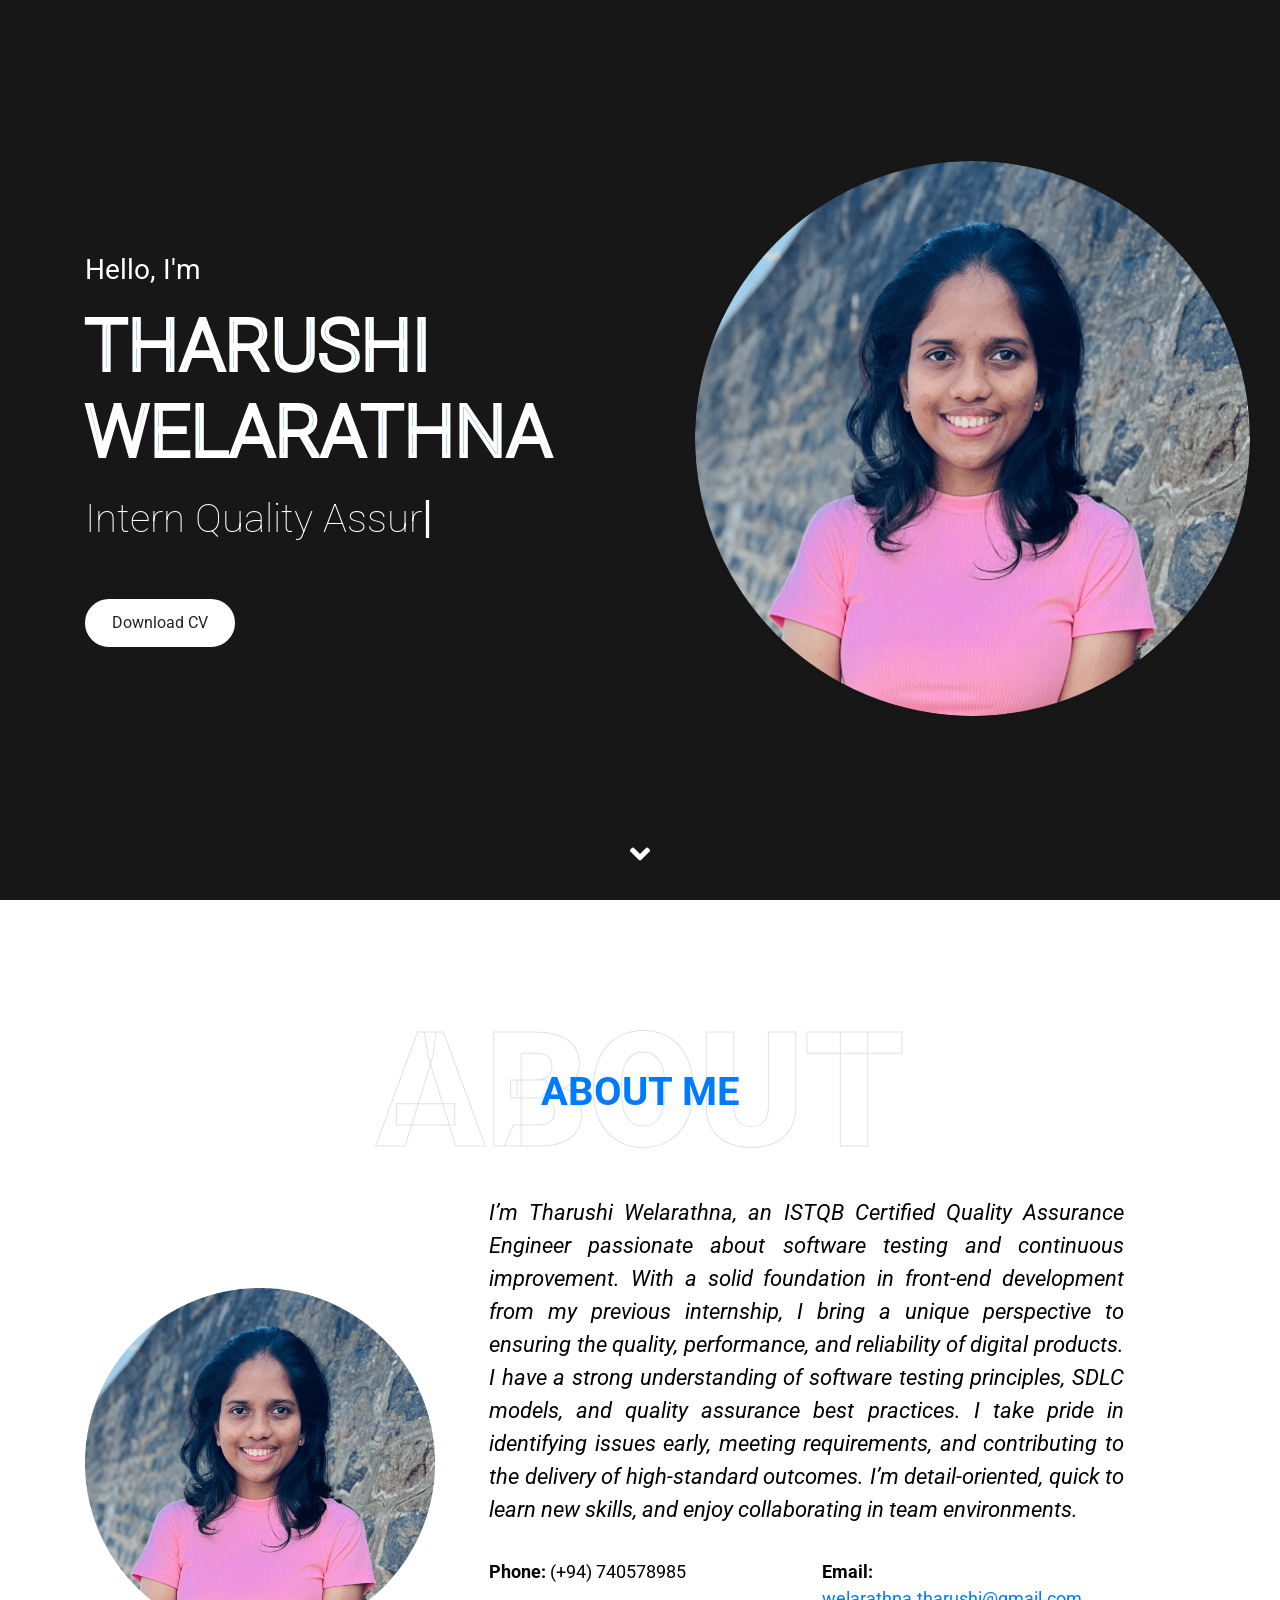
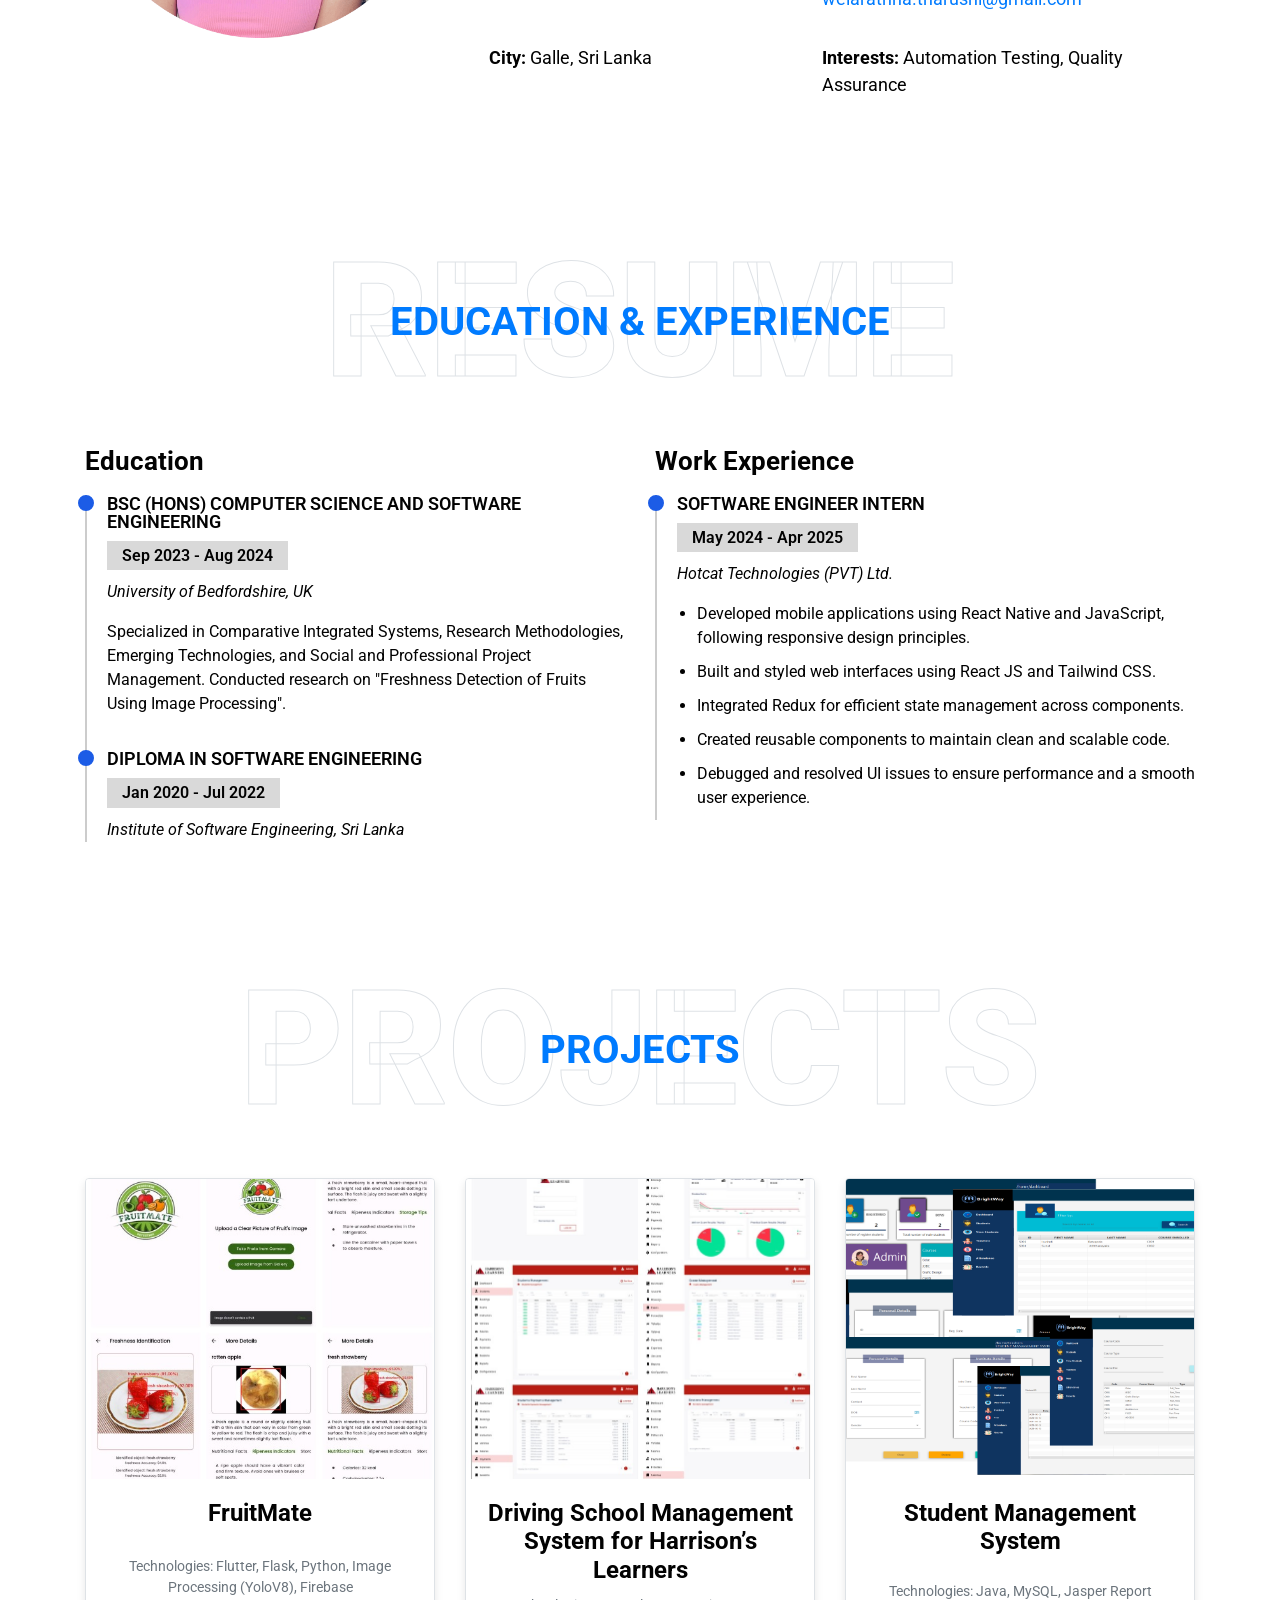
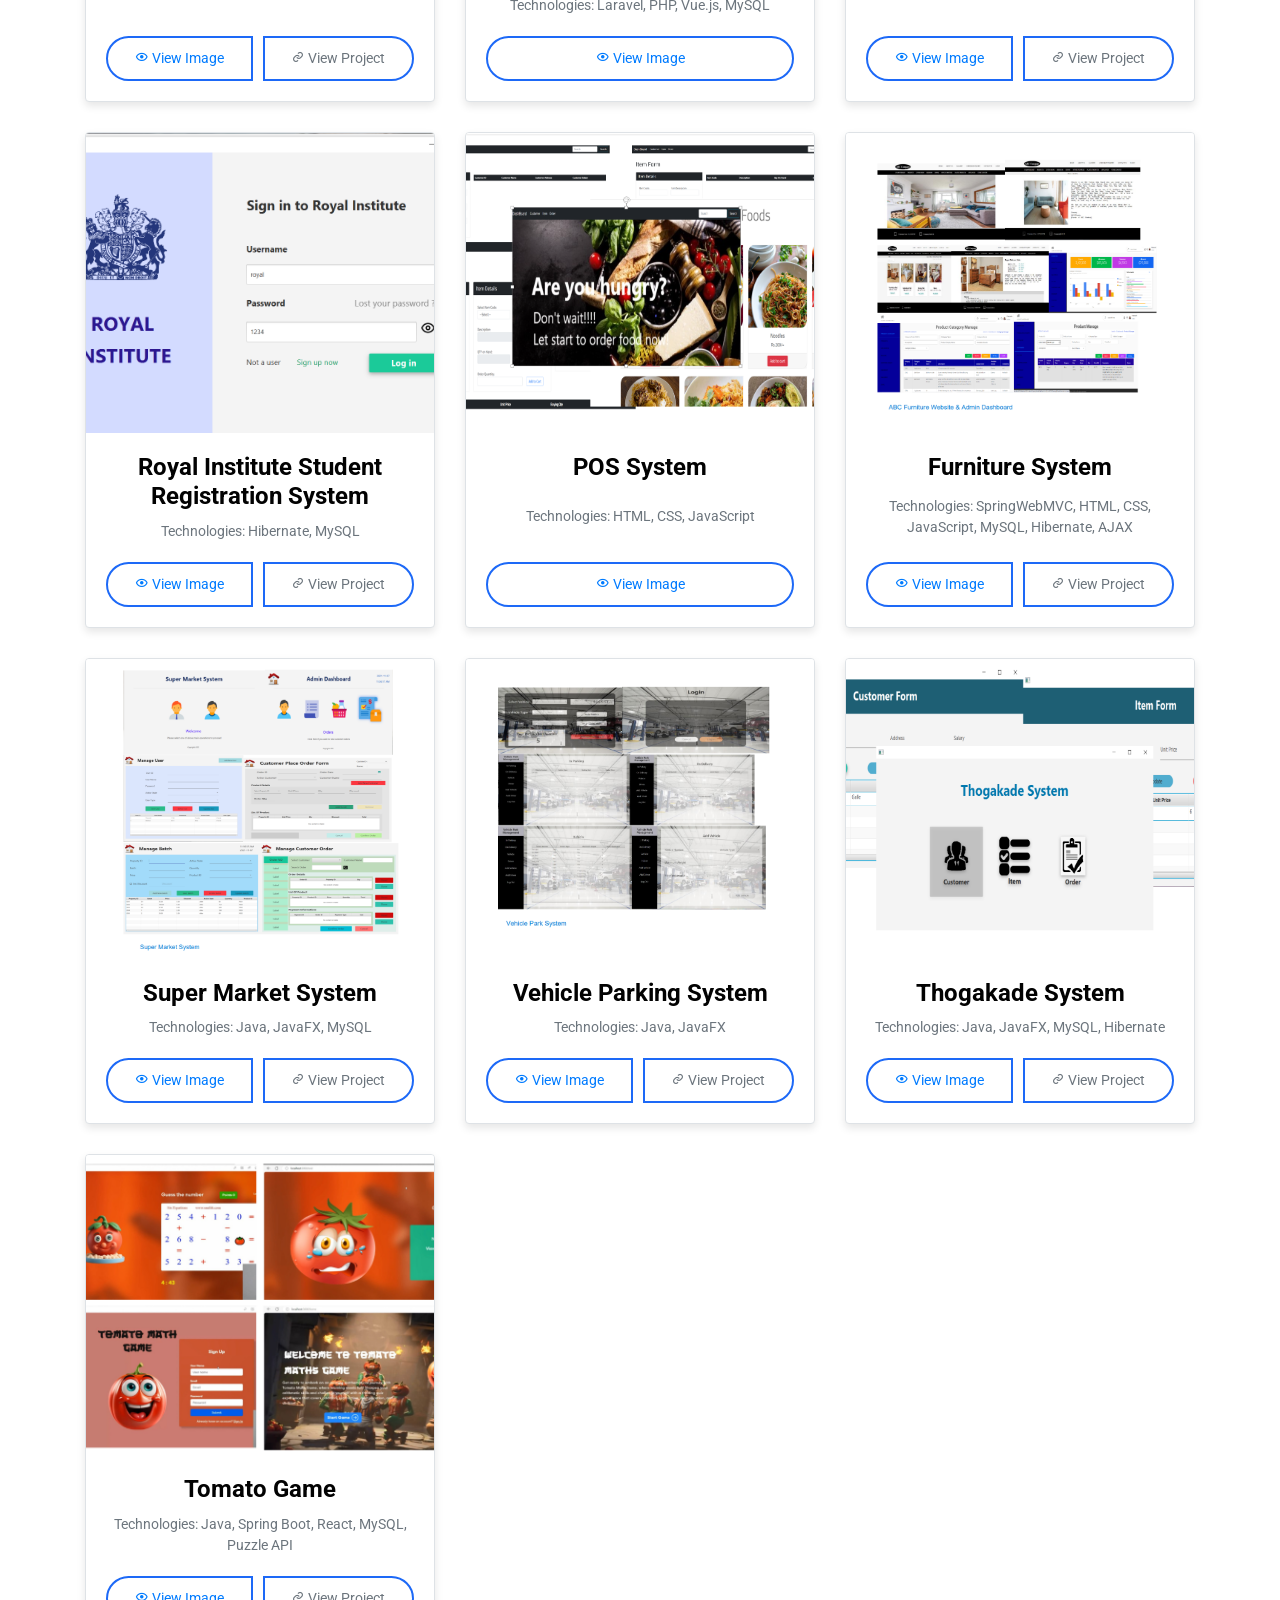
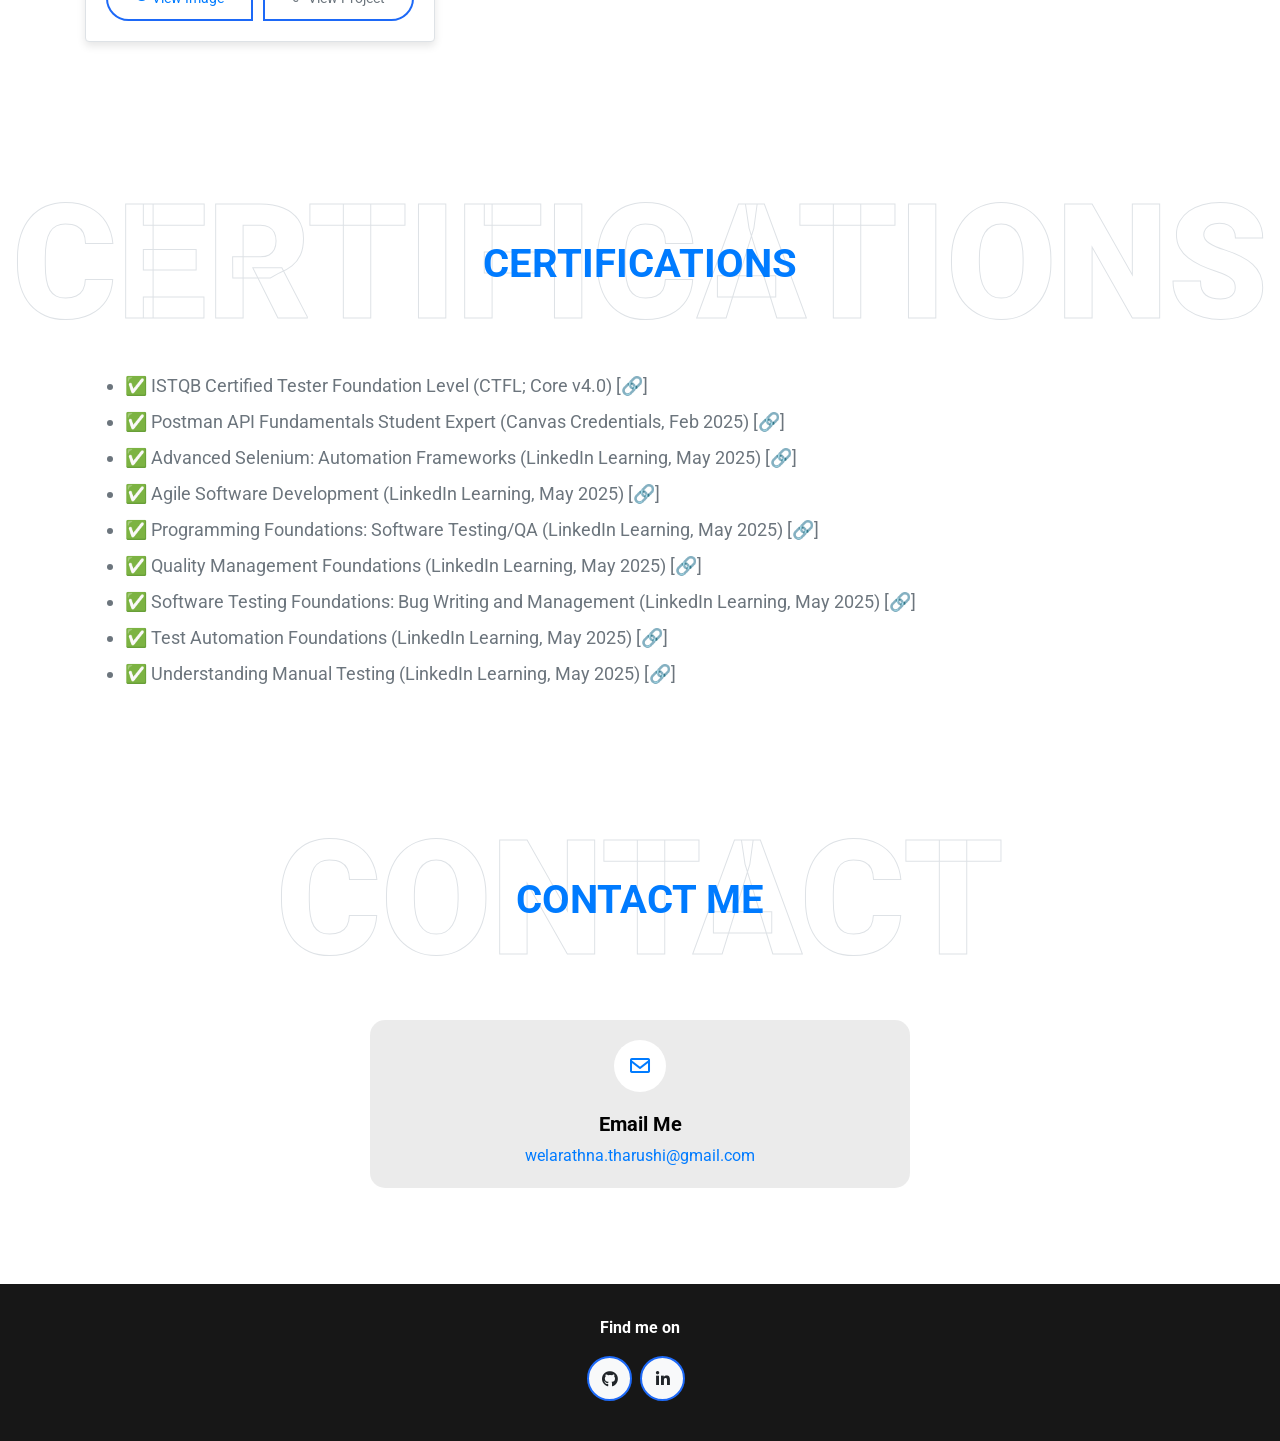
==== commit abf0711c: "Update index.html" ====
--- a/index.html
+++ b/index.html
@@ -66,7 +66,7 @@
             <div class="typed-text d-none">Intern Quality Assurance Engineer</div>
             <div class="d-flex align-items-center justify-content-center justify-content-lg-start pt-5">
               <a
-                href="https://drive.google.com/file/d/1wjz-PQhUHhwMGa-Mw-VKmT8xeq0btdfF/view?usp=sharing"
+                href="https://drive.google.com/file/d/1lD8-FoY3eQXy6cKOO4p9kWUIxb-90a6G/view?usp=sharing"
                 class="btn btn-white mr-4"
                 >Download CV</a
               >
@@ -166,14 +166,11 @@
               <h5>May 2024 - Apr 2025</h5>
               <p><em>Hotcat Technologies (PVT) Ltd.</em></p>
               <ul>
-                <li>Developed the front-end of a mobile application using React Native and JavaScript.</li>
-                <li>Translated UI/UX designs into responsive, high-quality mobile interfaces.</li>
-                <li>Utilized Redux for effective state management.</li>
-                <li>
-                  Ensured mobile development best practices for performance and cross-platform compatibility.
-                </li>
-                <li>Debugged and resolved front-end issues to enhance user experience.</li>
-                <li>Created reusable components and libraries to streamline development.</li>
+                <li>Developed mobile applications using React Native and JavaScript, following responsive design principles.</li>
+                <li>Built and styled web interfaces using React JS and Tailwind CSS.</li>
+                <li>Integrated Redux for efficient state management across components.</li>
+                <li>Created reusable components to maintain clean and scalable code.</li>
+                <li>Debugged and resolved UI issues to ensure performance and a smooth user experience.</li>
               </ul>
             </div>
           </div>
